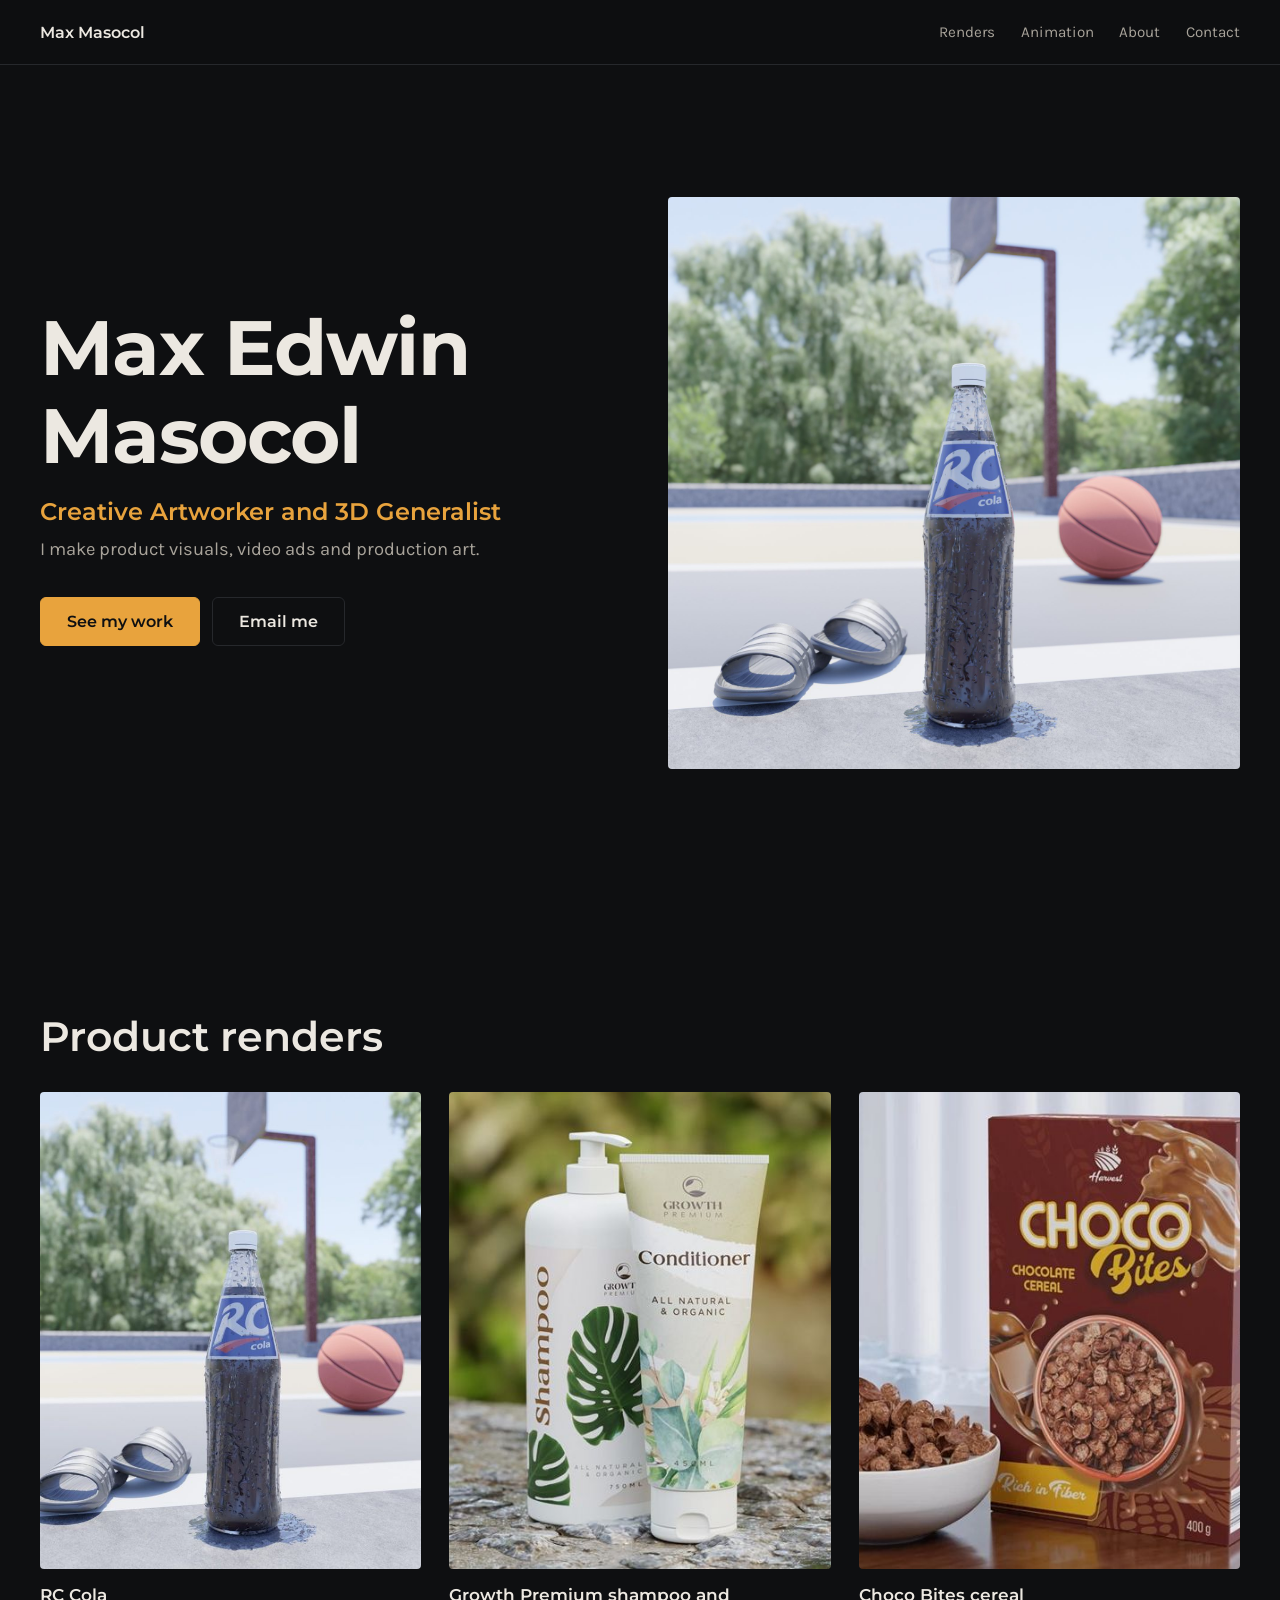
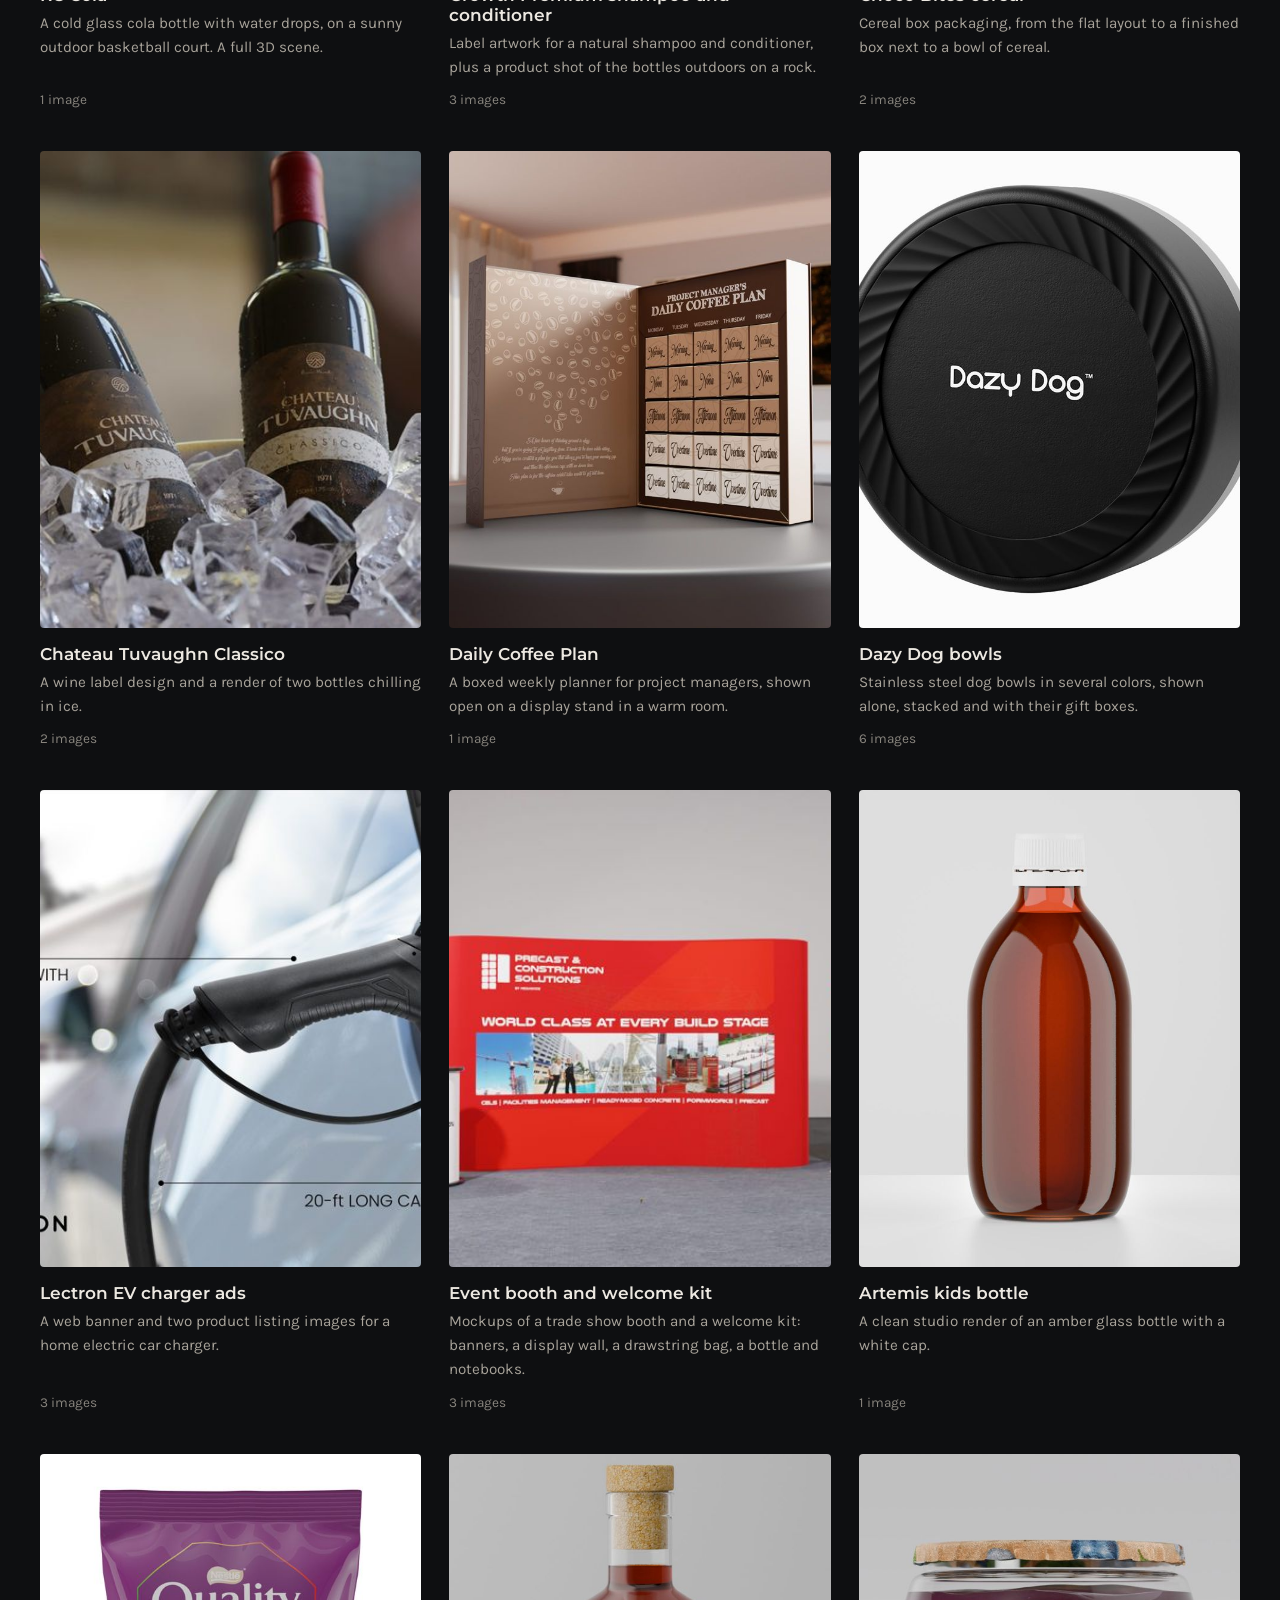
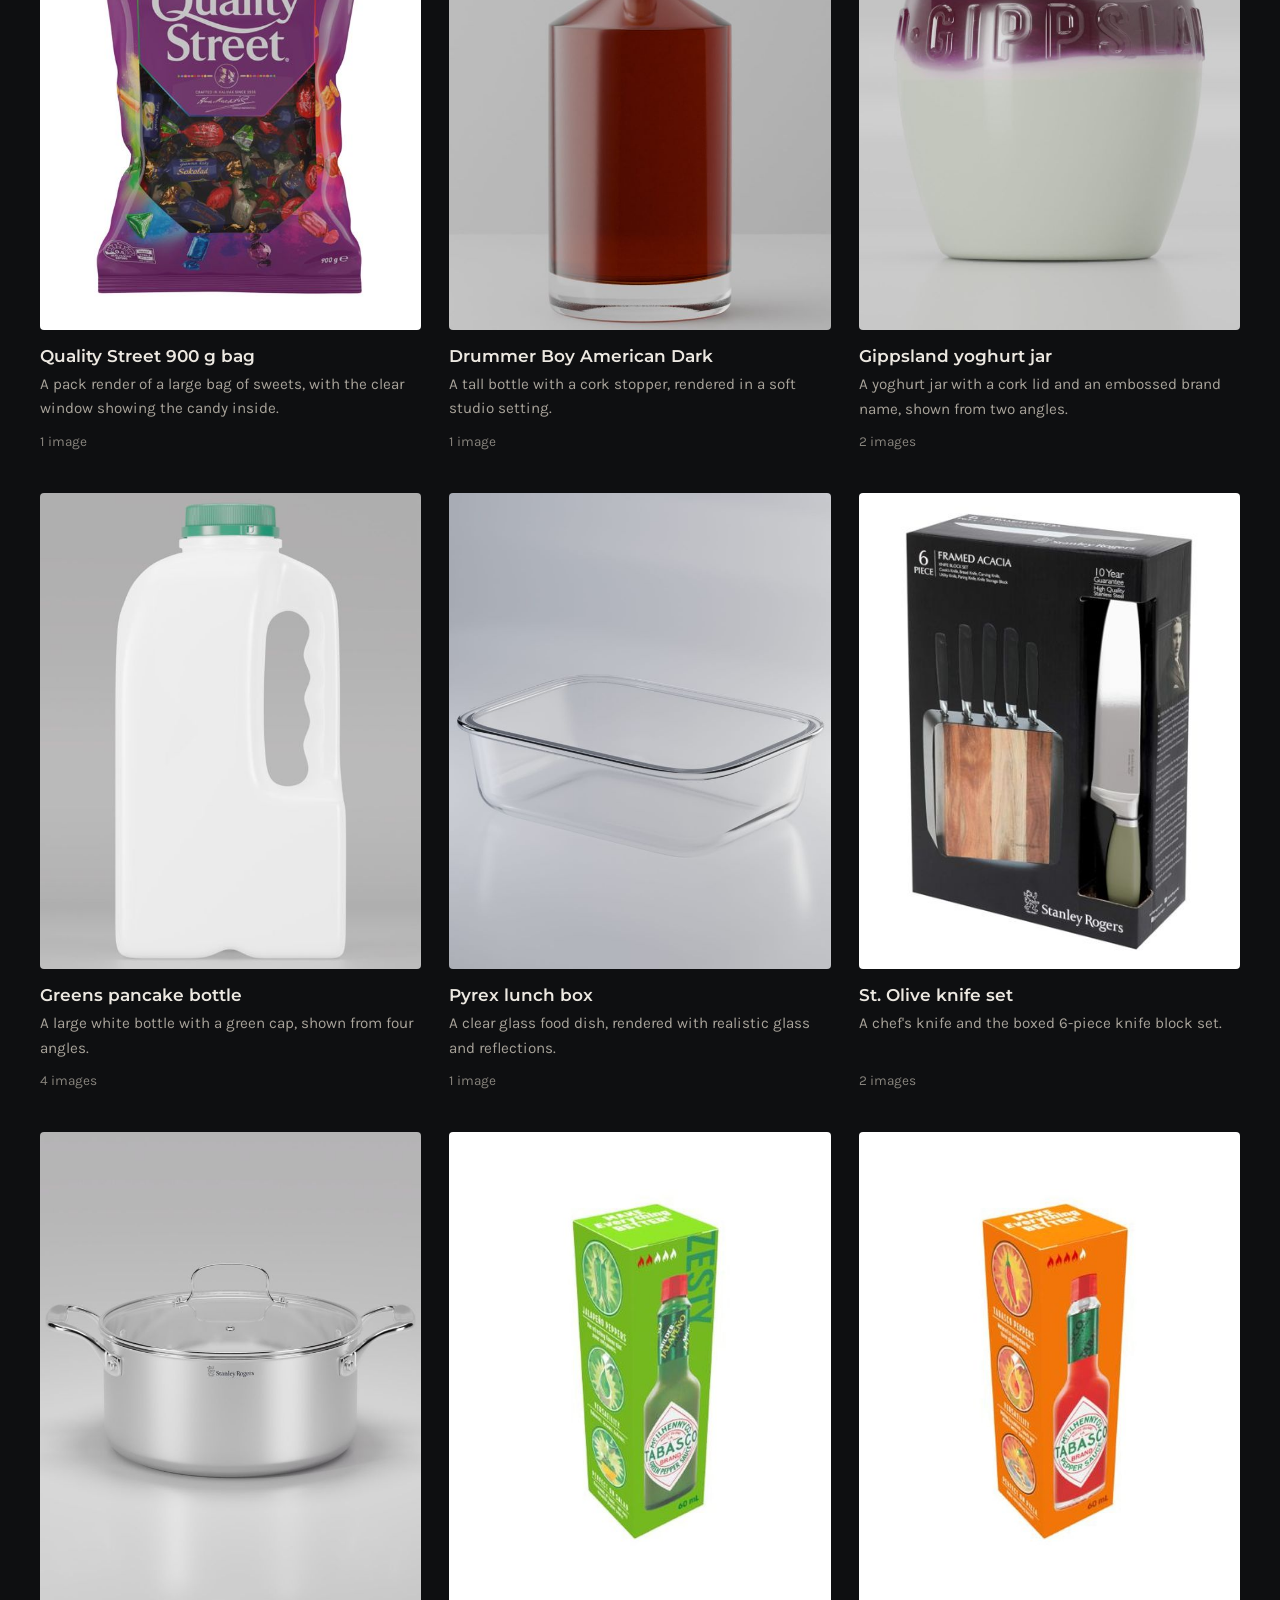
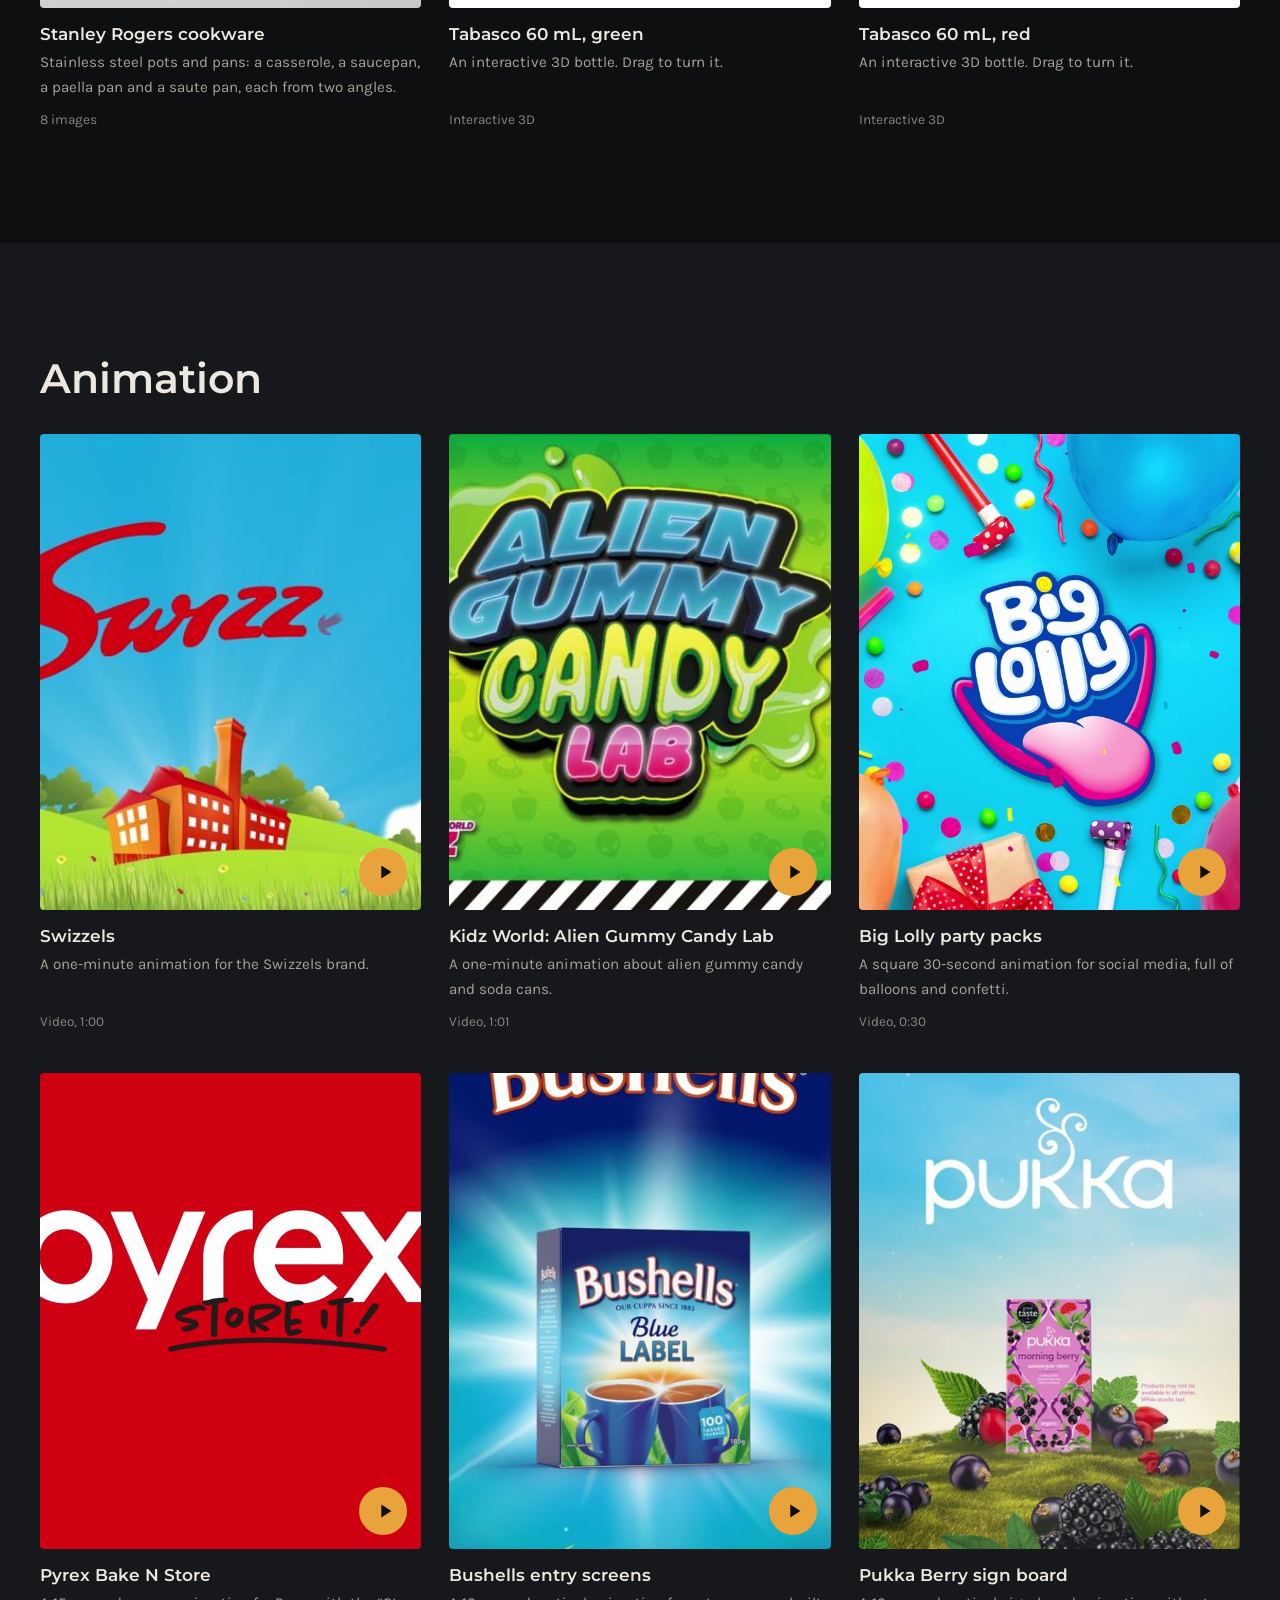
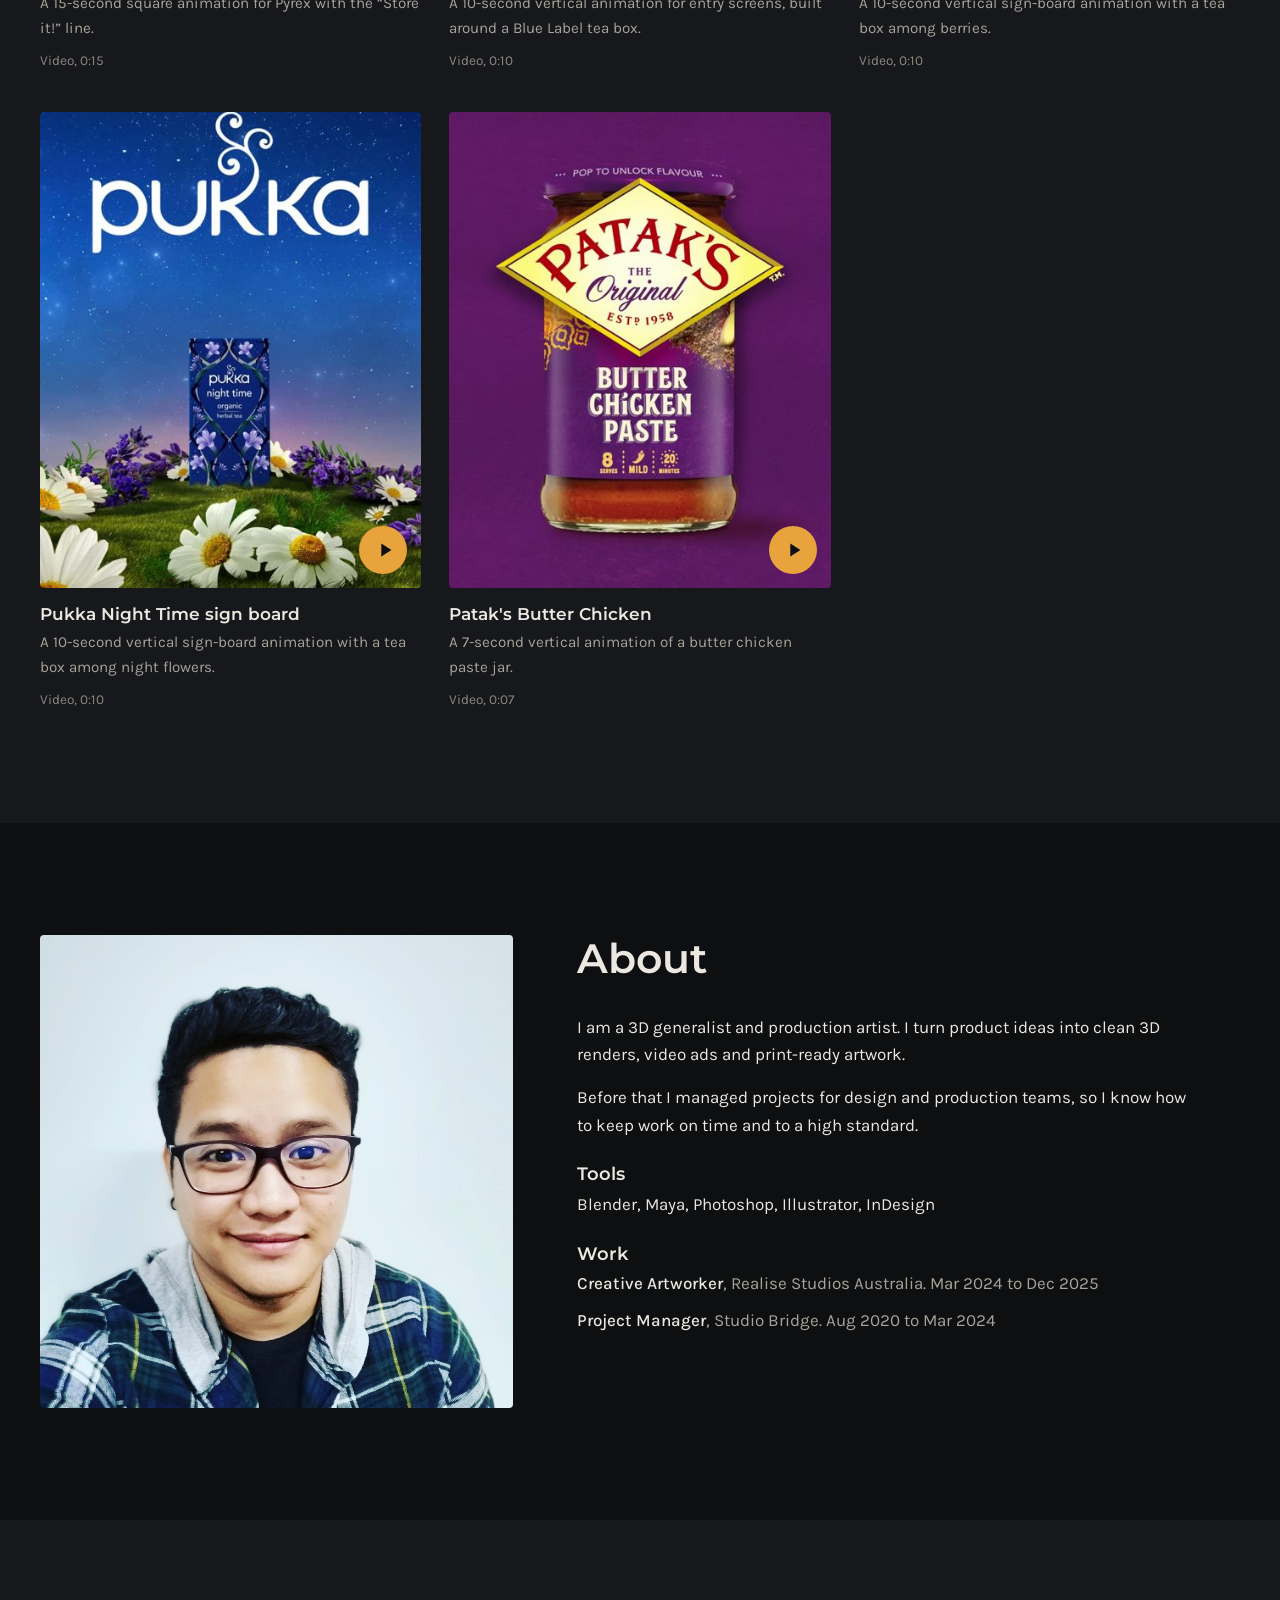
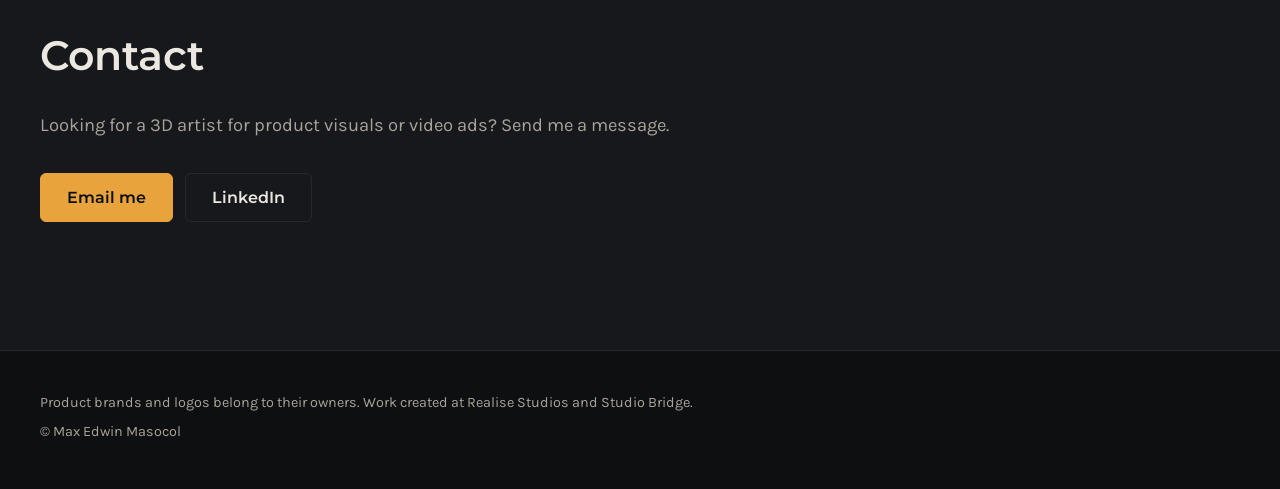
==== index.html @ ded21a3c "Portfolio site" ====
<!doctype html>
<html lang="en">
<head>
<meta charset="utf-8">
<meta name="viewport" content="width=device-width, initial-scale=1">
<title>Max Edwin Masocol | 3D Generalist and Creative Artworker</title>
<meta name="description" content="Portfolio of Max Edwin Masocol: 3D product renders, product video ads and production art.">
<meta name="theme-color" content="#0E0F11">
<meta property="og:title" content="Max Edwin Masocol | 3D Generalist and Creative Artworker">
<meta property="og:description" content="3D product renders, product video ads and production art.">
<meta property="og:type" content="website">
<meta property="og:image" content="img/pf-p2-1.jpg">
<link rel="icon" href="data:image/svg+xml,%3Csvg xmlns='http://www.w3.org/2000/svg' viewBox='0 0 32 32'%3E%3Crect width='32' height='32' rx='6' fill='%230E0F11'/%3E%3Ctext x='16' y='22' font-family='sans-serif' font-size='16' font-weight='700' fill='%23E8A33D' text-anchor='middle'%3EM%3C/text%3E%3C/svg%3E">
<link rel="preconnect" href="https://fonts.googleapis.com">
<link rel="preconnect" href="https://fonts.gstatic.com" crossorigin>
<link href="https://fonts.googleapis.com/css2?family=Montserrat:wght@600;700&family=Karla:wght@400;500&display=swap" rel="stylesheet">
<link rel="stylesheet" href="style.css">
</head>
<body>
<a class="skip" href="#renders">Skip to work</a>
<header class="bar">
  <div class="wrap bar-in">
    <a class="brand" href="#top">Max Masocol</a>
    <nav aria-label="Main">
      <a href="#renders">Renders</a>
      <a href="#animation">Animation</a>
      <a href="#about">About</a>
      <a href="#contact">Contact</a>
    </nav>
  </div>
</header>

<main id="top">
  <section class="hero" data-enter>
    <div class="wrap hero-in">
      <div class="hero-text">
        <h1>Max Edwin Masocol</h1>
        <p class="role">Creative Artworker and 3D Generalist</p>
        <p class="lead">I make product visuals, video ads and production art.</p>
        <p class="actions">
          <a class="btn" href="#renders">See my work</a>
          <a class="btn ghost" href="#contact">Email me</a>
        </p>
      </div>
      <div class="hero-img">
        <img src="img/pf-p2-1.jpg" width="1600" height="1600" alt="3D render of a cold glass RC Cola bottle with water drops on an outdoor basketball court, with slides and a basketball beside it.">
      </div>
    </div>
  </section>

  <section id="renders" class="sec">
    <div class="wrap">
      <h2>Product renders</h2>
      <ul class="grid">
<li><button class="tile" data-kind="p" data-key="p0" aria-label="RC Cola: open"><span class="frame"><img src="img/t/pf-p2-1.jpg" alt="" loading="lazy" decoding="async"></span><span class="t-title">RC Cola</span><span class="t-desc">A cold glass cola bottle with water drops, on a sunny outdoor basketball court. A full 3D scene.</span><span class="t-meta">1 image</span></button></li>
<li><button class="tile" data-kind="p" data-key="p1" aria-label="Growth Premium shampoo and conditioner: open"><span class="frame"><img src="img/t/pf-p3-1.jpg" alt="" loading="lazy" decoding="async"></span><span class="t-title">Growth Premium shampoo and conditioner</span><span class="t-desc">Label artwork for a natural shampoo and conditioner, plus a product shot of the bottles outdoors on a rock.</span><span class="t-meta">3 images</span></button></li>
<li><button class="tile" data-kind="p" data-key="p2" aria-label="Choco Bites cereal: open"><span class="frame"><img src="img/t/pf-p4-2.jpg" alt="" loading="lazy" decoding="async"></span><span class="t-title">Choco Bites cereal</span><span class="t-desc">Cereal box packaging, from the flat layout to a finished box next to a bowl of cereal.</span><span class="t-meta">2 images</span></button></li>
<li><button class="tile" data-kind="p" data-key="p3" aria-label="Chateau Tuvaughn Classico: open"><span class="frame"><img src="img/t/pf-p5-2.jpg" alt="" loading="lazy" decoding="async"></span><span class="t-title">Chateau Tuvaughn Classico</span><span class="t-desc">A wine label design and a render of two bottles chilling in ice.</span><span class="t-meta">2 images</span></button></li>
<li><button class="tile" data-kind="p" data-key="p4" aria-label="Daily Coffee Plan: open"><span class="frame"><img src="img/t/pf-p6-1.jpg" alt="" loading="lazy" decoding="async"></span><span class="t-title">Daily Coffee Plan</span><span class="t-desc">A boxed weekly planner for project managers, shown open on a display stand in a warm room.</span><span class="t-meta">1 image</span></button></li>
<li><button class="tile" data-kind="p" data-key="p5" aria-label="Dazy Dog bowls: open"><span class="frame"><img src="img/t/pf-p7-10.jpg" alt="" loading="lazy" decoding="async"></span><span class="t-title">Dazy Dog bowls</span><span class="t-desc">Stainless steel dog bowls in several colors, shown alone, stacked and with their gift boxes.</span><span class="t-meta">6 images</span></button></li>
<li><button class="tile" data-kind="p" data-key="p6" aria-label="Lectron EV charger ads: open"><span class="frame"><img src="img/t/pf-p8-2.jpg" alt="" loading="lazy" decoding="async"></span><span class="t-title">Lectron EV charger ads</span><span class="t-desc">A web banner and two product listing images for a home electric car charger.</span><span class="t-meta">3 images</span></button></li>
<li><button class="tile" data-kind="p" data-key="p7" aria-label="Event booth and welcome kit: open"><span class="frame"><img src="img/t/pf-p10-1.jpg" alt="" loading="lazy" decoding="async"></span><span class="t-title">Event booth and welcome kit</span><span class="t-desc">Mockups of a trade show booth and a welcome kit: banners, a display wall, a drawstring bag, a bottle and notebooks.</span><span class="t-meta">3 images</span></button></li>
<li><button class="tile" data-kind="p" data-key="p8" aria-label="Artemis kids bottle: open"><span class="frame"><img src="img/t/artemis-kids-bottle-1.jpg" alt="" loading="lazy" decoding="async"></span><span class="t-title">Artemis kids bottle</span><span class="t-desc">A clean studio render of an amber glass bottle with a white cap.</span><span class="t-meta">1 image</span></button></li>
<li><button class="tile" data-kind="p" data-key="p9" aria-label="Quality Street 900 g bag: open"><span class="frame"><img src="img/t/bag-samples-1.jpg" alt="" loading="lazy" decoding="async"></span><span class="t-title">Quality Street 900 g bag</span><span class="t-desc">A pack render of a large bag of sweets, with the clear window showing the candy inside.</span><span class="t-meta">1 image</span></button></li>
<li><button class="tile" data-kind="p" data-key="p10" aria-label="Drummer Boy American Dark: open"><span class="frame"><img src="img/t/drummer-boy-bottleshots-americandark-1.jpg" alt="" loading="lazy" decoding="async"></span><span class="t-title">Drummer Boy American Dark</span><span class="t-desc">A tall bottle with a cork stopper, rendered in a soft studio setting.</span><span class="t-meta">1 image</span></button></li>
<li><button class="tile" data-kind="p" data-key="p11" aria-label="Gippsland yoghurt jar: open"><span class="frame"><img src="img/t/gippsland-yoghurt-jar-1.jpg" alt="" loading="lazy" decoding="async"></span><span class="t-title">Gippsland yoghurt jar</span><span class="t-desc">A yoghurt jar with a cork lid and an embossed brand name, shown from two angles.</span><span class="t-meta">2 images</span></button></li>
<li><button class="tile" data-kind="p" data-key="p12" aria-label="Greens pancake bottle: open"><span class="frame"><img src="img/t/greens-pancake-bottle-large-1.jpg" alt="" loading="lazy" decoding="async"></span><span class="t-title">Greens pancake bottle</span><span class="t-desc">A large white bottle with a green cap, shown from four angles.</span><span class="t-meta">4 images</span></button></li>
<li><button class="tile" data-kind="p" data-key="p13" aria-label="Pyrex lunch box: open"><span class="frame"><img src="img/t/pyrex-lunchbox-1.jpg" alt="" loading="lazy" decoding="async"></span><span class="t-title">Pyrex lunch box</span><span class="t-desc">A clear glass food dish, rendered with realistic glass and reflections.</span><span class="t-meta">1 image</span></button></li>
<li><button class="tile" data-kind="p" data-key="p14" aria-label="St. Olive knife set: open"><span class="frame"><img src="img/t/st-olive-6-piece-knife-block-2.jpg" alt="" loading="lazy" decoding="async"></span><span class="t-title">St. Olive knife set</span><span class="t-desc">A chef&#x27;s knife and the boxed 6-piece knife block set.</span><span class="t-meta">2 images</span></button></li>
<li><button class="tile" data-kind="p" data-key="p15" aria-label="Stanley Rogers cookware: open"><span class="frame"><img src="img/t/stanley-rogers-matrix-casserole-24cm-1.jpg" alt="" loading="lazy" decoding="async"></span><span class="t-title">Stanley Rogers cookware</span><span class="t-desc">Stainless steel pots and pans: a casserole, a saucepan, a paella pan and a saute pan, each from two angles.</span><span class="t-meta">8 images</span></button></li>
<li><button class="tile" data-kind="d" data-key="d-tabasco-green" aria-label="Tabasco 60 mL, green: open"><span class="frame"><img src="img/t/3d-tabasco-green.jpg" alt="" loading="lazy" decoding="async"></span><span class="t-title">Tabasco 60 mL, green</span><span class="t-desc">An interactive 3D bottle. Drag to turn it.</span><span class="t-meta">Interactive 3D</span></button></li>
<li><button class="tile" data-kind="d" data-key="d-tabasco-red" aria-label="Tabasco 60 mL, red: open"><span class="frame"><img src="img/t/3d-tabasco-red.jpg" alt="" loading="lazy" decoding="async"></span><span class="t-title">Tabasco 60 mL, red</span><span class="t-desc">An interactive 3D bottle. Drag to turn it.</span><span class="t-meta">Interactive 3D</span></button></li>
      </ul>
    </div>
  </section>

  <section id="animation" class="sec alt">
    <div class="wrap">
      <h2>Animation</h2>
      <ul class="grid">
<li><button class="tile" data-kind="v" data-key="v-swizzels-animation" aria-label="Swizzels: open"><span class="frame"><img src="img/t/poster-swizzels-animation.jpg" alt="" loading="lazy" decoding="async"><span class="play" aria-hidden="true"><svg viewBox="0 0 24 24"><path d="M8 5v14l11-7z"/></svg></span></span><span class="t-title">Swizzels</span><span class="t-desc">A one-minute animation for the Swizzels brand.</span><span class="t-meta">Video, 1:00</span></button></li>
<li><button class="tile" data-kind="v" data-key="v-kidz-world-sodacans-alien-candy-animation" aria-label="Kidz World: Alien Gummy Candy Lab: open"><span class="frame"><img src="img/t/poster-kidz-world-sodacans-alien-candy-animation.jpg" alt="" loading="lazy" decoding="async"><span class="play" aria-hidden="true"><svg viewBox="0 0 24 24"><path d="M8 5v14l11-7z"/></svg></span></span><span class="t-title">Kidz World: Alien Gummy Candy Lab</span><span class="t-desc">A one-minute animation about alien gummy candy and soda cans.</span><span class="t-meta">Video, 1:01</span></button></li>
<li><button class="tile" data-kind="v" data-key="v-big-lolly-party-packs-socials-animation" aria-label="Big Lolly party packs: open"><span class="frame"><img src="img/t/poster-big-lolly-party-packs-socials-animation.jpg" alt="" loading="lazy" decoding="async"><span class="play" aria-hidden="true"><svg viewBox="0 0 24 24"><path d="M8 5v14l11-7z"/></svg></span></span><span class="t-title">Big Lolly party packs</span><span class="t-desc">A square 30-second animation for social media, full of balloons and confetti.</span><span class="t-meta">Video, 0:30</span></button></li>
<li><button class="tile" data-kind="v" data-key="v-pyrex-bake-n-store-animation" aria-label="Pyrex Bake N Store: open"><span class="frame"><img src="img/t/poster-pyrex-bake-n-store-animation.jpg" alt="" loading="lazy" decoding="async"><span class="play" aria-hidden="true"><svg viewBox="0 0 24 24"><path d="M8 5v14l11-7z"/></svg></span></span><span class="t-title">Pyrex Bake N Store</span><span class="t-desc">A 15-second square animation for Pyrex with the “Store it!” line.</span><span class="t-meta">Video, 0:15</span></button></li>
<li><button class="tile" data-kind="v" data-key="v-bushells-entry-screens" aria-label="Bushells entry screens: open"><span class="frame"><img src="img/t/poster-bushells-entry-screens.jpg" alt="" loading="lazy" decoding="async"><span class="play" aria-hidden="true"><svg viewBox="0 0 24 24"><path d="M8 5v14l11-7z"/></svg></span></span><span class="t-title">Bushells entry screens</span><span class="t-desc">A 10-second vertical animation for entry screens, built around a Blue Label tea box.</span><span class="t-meta">Video, 0:10</span></button></li>
<li><button class="tile" data-kind="v" data-key="v-pukka-berry-digital-sign-board" aria-label="Pukka Berry sign board: open"><span class="frame"><img src="img/t/poster-pukka-berry-digital-sign-board.jpg" alt="" loading="lazy" decoding="async"><span class="play" aria-hidden="true"><svg viewBox="0 0 24 24"><path d="M8 5v14l11-7z"/></svg></span></span><span class="t-title">Pukka Berry sign board</span><span class="t-desc">A 10-second vertical sign-board animation with a tea box among berries.</span><span class="t-meta">Video, 0:10</span></button></li>
<li><button class="tile" data-kind="v" data-key="v-pukka-night-time-digital-sign-board" aria-label="Pukka Night Time sign board: open"><span class="frame"><img src="img/t/poster-pukka-night-time-digital-sign-board.jpg" alt="" loading="lazy" decoding="async"><span class="play" aria-hidden="true"><svg viewBox="0 0 24 24"><path d="M8 5v14l11-7z"/></svg></span></span><span class="t-title">Pukka Night Time sign board</span><span class="t-desc">A 10-second vertical sign-board animation with a tea box among night flowers.</span><span class="t-meta">Video, 0:10</span></button></li>
<li><button class="tile" data-kind="v" data-key="v-patak-butter-chicken-animation" aria-label="Patak&#x27;s Butter Chicken: open"><span class="frame"><img src="img/t/poster-patak-butter-chicken-animation.jpg" alt="" loading="lazy" decoding="async"><span class="play" aria-hidden="true"><svg viewBox="0 0 24 24"><path d="M8 5v14l11-7z"/></svg></span></span><span class="t-title">Patak&#x27;s Butter Chicken</span><span class="t-desc">A 7-second vertical animation of a butter chicken paste jar.</span><span class="t-meta">Video, 0:07</span></button></li>
      </ul>
    </div>
  </section>

  <section id="about" class="sec">
    <div class="wrap about">
      <img class="about-photo" src="img/about.jpg" width="900" height="900" alt="Portrait of Max Edwin Masocol" loading="lazy">
      <div>
        <h2>About</h2>
        <p>I am a 3D generalist and production artist. I turn product ideas into clean 3D renders, video ads and print-ready artwork.</p>
        <p>Before that I managed projects for design and production teams, so I know how to keep work on time and to a high standard.</p>
        <h3>Tools</h3>
        <p>Blender, Maya, Photoshop, Illustrator, InDesign</p>
        <h3>Work</h3>
        <ul class="plain">
          <li><strong>Creative Artworker</strong>, Realise Studios Australia. Mar 2024 to Dec 2025</li>
          <li><strong>Project Manager</strong>, Studio Bridge. Aug 2020 to Mar 2024</li>
        </ul>
      </div>
    </div>
  </section>

  <section id="contact" class="sec alt">
    <div class="wrap contact">
      <h2>Contact</h2>
      <p>Looking for a 3D artist for product visuals or video ads? Send me a message.</p>
      <p class="actions">
        <a class="btn" href="mailto:maxmasocol@gmail.com">Email me</a>
        <a class="btn ghost" href="https://www.linkedin.com/in/maxedwinmasocol" rel="noopener">LinkedIn</a>
      </p>
    </div>
  </section>
</main>

<footer class="foot">
  <div class="wrap">
    <p>Product brands and logos belong to their owners. Work created at Realise Studios and Studio Bridge.</p>
    <p>&copy; Max Edwin Masocol</p>
  </div>
</footer>

<dialog id="viewer" aria-label="Project viewer">
  <button class="x" type="button" aria-label="Close" data-close>&times;</button>
  <button class="nav prev" type="button" aria-label="Previous image" hidden>&#8249;</button>
  <button class="nav next" type="button" aria-label="Next image" hidden>&#8250;</button>
  <div class="stage"></div>
  <div class="cap"><h3></h3><p></p></div>
</dialog>

<script id="data" type="application/json">{"p0": {"title": "RC Cola", "desc": "A cold glass cola bottle with water drops, on a sunny outdoor basketball court. A full 3D scene.", "items": [{"t": "img", "src": "img/pf-p2-1.jpg"}]}, "p1": {"title": "Growth Premium shampoo and conditioner", "desc": "Label artwork for a natural shampoo and conditioner, plus a product shot of the bottles outdoors on a rock.", "items": [{"t": "img", "src": "img/pf-p3-1.jpg"}, {"t": "img", "src": "img/pf-p3-2.jpg"}, {"t": "img", "src": "img/pf-p3-3.jpg"}]}, "p2": {"title": "Choco Bites cereal", "desc": "Cereal box packaging, from the flat layout to a finished box next to a bowl of cereal.", "items": [{"t": "img", "src": "img/pf-p4-2.jpg"}, {"t": "img", "src": "img/pf-p4-1.jpg"}]}, "p3": {"title": "Chateau Tuvaughn Classico", "desc": "A wine label design and a render of two bottles chilling in ice.", "items": [{"t": "img", "src": "img/pf-p5-2.jpg"}, {"t": "img", "src": "img/pf-p5-1.jpg"}]}, "p4": {"title": "Daily Coffee Plan", "desc": "A boxed weekly planner for project managers, shown open on a display stand in a warm room.", "items": [{"t": "img", "src": "img/pf-p6-1.jpg"}]}, "p5": {"title": "Dazy Dog bowls", "desc": "Stainless steel dog bowls in several colors, shown alone, stacked and with their gift boxes.", "items": [{"t": "img", "src": "img/pf-p7-10.jpg"}, {"t": "img", "src": "img/pf-p7-9.jpg"}, {"t": "img", "src": "img/pf-p7-11.jpg"}, {"t": "img", "src": "img/pf-p7-12.jpg"}, {"t": "img", "src": "img/pf-p7-3.jpg"}, {"t": "img", "src": "img/pf-p7-4.jpg"}]}, "p6": {"title": "Lectron EV charger ads", "desc": "A web banner and two product listing images for a home electric car charger.", "items": [{"t": "img", "src": "img/pf-p8-2.jpg"}, {"t": "img", "src": "img/pf-p8-1.jpg"}, {"t": "img", "src": "img/pf-p8-3.jpg"}]}, "p7": {"title": "Event booth and welcome kit", "desc": "Mockups of a trade show booth and a welcome kit: banners, a display wall, a drawstring bag, a bottle and notebooks.", "items": [{"t": "img", "src": "img/pf-p10-1.jpg"}, {"t": "img", "src": "img/pf-p10-2.jpg"}, {"t": "img", "src": "img/pf-p9-1.jpg"}]}, "p8": {"title": "Artemis kids bottle", "desc": "A clean studio render of an amber glass bottle with a white cap.", "items": [{"t": "img", "src": "img/artemis-kids-bottle-1.jpg"}]}, "p9": {"title": "Quality Street 900 g bag", "desc": "A pack render of a large bag of sweets, with the clear window showing the candy inside.", "items": [{"t": "img", "src": "img/bag-samples-1.jpg"}]}, "p10": {"title": "Drummer Boy American Dark", "desc": "A tall bottle with a cork stopper, rendered in a soft studio setting.", "items": [{"t": "img", "src": "img/drummer-boy-bottleshots-americandark-1.jpg"}]}, "p11": {"title": "Gippsland yoghurt jar", "desc": "A yoghurt jar with a cork lid and an embossed brand name, shown from two angles.", "items": [{"t": "img", "src": "img/gippsland-yoghurt-jar-1.jpg"}, {"t": "img", "src": "img/gippsland-yoghurt-jar-2.jpg"}]}, "p12": {"title": "Greens pancake bottle", "desc": "A large white bottle with a green cap, shown from four angles.", "items": [{"t": "img", "src": "img/greens-pancake-bottle-large-1.jpg"}, {"t": "img", "src": "img/greens-pancake-bottle-large-2.jpg"}, {"t": "img", "src": "img/greens-pancake-bottle-large-3.jpg"}, {"t": "img", "src": "img/greens-pancake-bottle-large-4.jpg"}]}, "p13": {"title": "Pyrex lunch box", "desc": "A clear glass food dish, rendered with realistic glass and reflections.", "items": [{"t": "img", "src": "img/pyrex-lunchbox-1.jpg"}]}, "p14": {"title": "St. Olive knife set", "desc": "A chef's knife and the boxed 6-piece knife block set.", "items": [{"t": "img", "src": "img/st-olive-6-piece-knife-block-2.jpg"}, {"t": "img", "src": "img/st-olive-6-piece-knife-block-1.jpg"}]}, "p15": {"title": "Stanley Rogers cookware", "desc": "Stainless steel pots and pans: a casserole, a saucepan, a paella pan and a saute pan, each from two angles.", "items": [{"t": "img", "src": "img/stanley-rogers-matrix-casserole-24cm-1.jpg"}, {"t": "img", "src": "img/stanley-rogers-matrix-casserole-24cm-2.jpg"}, {"t": "img", "src": "img/stanley-rogers-matrix-saucepan-18cm-1.jpg"}, {"t": "img", "src": "img/stanley-rogers-matrix-saucepan-18cm-2.jpg"}, {"t": "img", "src": "img/stanley-rogers-paella-pan-32cm-180mm-1.jpg"}, {"t": "img", "src": "img/stanley-rogers-paella-pan-32cm-180mm-2.jpg"}, {"t": "img", "src": "img/stanley-rogers-saute-pan-26cm-1.jpg"}, {"t": "img", "src": "img/stanley-rogers-saute-pan-26cm-2.jpg"}]}, "v-swizzels-animation": {"title": "Swizzels", "desc": "A one-minute animation for the Swizzels brand.", "items": [{"t": "video", "src": "video/swizzels-animation.mp4", "poster": "img/poster-swizzels-animation.jpg"}]}, "v-kidz-world-sodacans-alien-candy-animation": {"title": "Kidz World: Alien Gummy Candy Lab", "desc": "A one-minute animation about alien gummy candy and soda cans.", "items": [{"t": "video", "src": "video/kidz-world-sodacans-alien-candy-animation.mp4", "poster": "img/poster-kidz-world-sodacans-alien-candy-animation.jpg"}]}, "v-big-lolly-party-packs-socials-animation": {"title": "Big Lolly party packs", "desc": "A square 30-second animation for social media, full of balloons and confetti.", "items": [{"t": "video", "src": "video/big-lolly-party-packs-socials-animation.mp4", "poster": "img/poster-big-lolly-party-packs-socials-animation.jpg"}]}, "v-pyrex-bake-n-store-animation": {"title": "Pyrex Bake N Store", "desc": "A 15-second square animation for Pyrex with the \u201cStore it!\u201d line.", "items": [{"t": "video", "src": "video/pyrex-bake-n-store-animation.mp4", "poster": "img/poster-pyrex-bake-n-store-animation.jpg"}]}, "v-bushells-entry-screens": {"title": "Bushells entry screens", "desc": "A 10-second vertical animation for entry screens, built around a Blue Label tea box.", "items": [{"t": "video", "src": "video/bushells-entry-screens.mp4", "poster": "img/poster-bushells-entry-screens.jpg"}]}, "v-pukka-berry-digital-sign-board": {"title": "Pukka Berry sign board", "desc": "A 10-second vertical sign-board animation with a tea box among berries.", "items": [{"t": "video", "src": "video/pukka-berry-digital-sign-board.mp4", "poster": "img/poster-pukka-berry-digital-sign-board.jpg"}]}, "v-pukka-night-time-digital-sign-board": {"title": "Pukka Night Time sign board", "desc": "A 10-second vertical sign-board animation with a tea box among night flowers.", "items": [{"t": "video", "src": "video/pukka-night-time-digital-sign-board.mp4", "poster": "img/poster-pukka-night-time-digital-sign-board.jpg"}]}, "v-patak-butter-chicken-animation": {"title": "Patak's Butter Chicken", "desc": "A 7-second vertical animation of a butter chicken paste jar.", "items": [{"t": "video", "src": "video/patak-butter-chicken-animation.mp4", "poster": "img/poster-patak-butter-chicken-animation.jpg"}]}, "d-tabasco-green": {"title": "Tabasco 60 mL, green", "desc": "An interactive 3D bottle. Drag to turn it.", "items": [{"t": "3d", "src": "3d/tabasco-green.html"}]}, "d-tabasco-red": {"title": "Tabasco 60 mL, red", "desc": "An interactive 3D bottle. Drag to turn it.", "items": [{"t": "3d", "src": "3d/tabasco-red.html"}]}}</script>
<script src="app.js"></script>
</body>
</html>
---- style.css ----
:root {
  --bg: #0E0F11; --surface: #17181B; --line: #26282C;
  --text: #ECE8E1; --muted: #A8A39A; --accent: #E8A33D;
  --ease: cubic-bezier(0.23, 1, 0.32, 1);
}
* { box-sizing: border-box; }
html { scroll-behavior: smooth; scroll-padding-top: 72px; }
body { margin: 0; background: var(--bg); color: var(--text); font: 400 17px/1.6 Karla, system-ui, sans-serif; }
h1, h2, h3 { font-family: Montserrat, system-ui, sans-serif; font-weight: 600; line-height: 1.15; margin: 0; text-wrap: balance; }
h2 { font-size: clamp(1.8rem, 3.2vw, 2.6rem); margin-bottom: 2rem; }
h3 { font-size: 1.1rem; margin: 1.6rem 0 .4rem; }
p { margin: 0 0 1rem; max-width: 62ch; }
a { color: var(--accent); }
img { display: block; max-width: 100%; height: auto; }
.wrap { width: min(1200px, 100% - 48px); margin-inline: auto; }
.skip { position: absolute; left: -999px; }
.skip:focus { left: 16px; top: 16px; background: var(--accent); color: var(--bg); padding: 8px 12px; z-index: 20; }
:focus-visible { outline: 2px solid var(--accent); outline-offset: 3px; }
::selection { background: var(--accent); color: var(--bg); }

/* header */
.bar { position: sticky; top: 0; z-index: 10; background: rgba(14, 15, 17, .92); border-bottom: 1px solid var(--line); backdrop-filter: blur(8px); }
.bar-in { display: flex; justify-content: space-between; align-items: center; height: 64px; }
.brand { font: 600 1rem Montserrat, sans-serif; color: var(--text); text-decoration: none; white-space: nowrap; padding: 12px 0; }
nav { display: flex; gap: 1.6rem; }
nav a { color: var(--muted); text-decoration: none; font-size: .95rem; background: linear-gradient(var(--accent), var(--accent)) 0 100% / 0 2px no-repeat; transition: color .2s, background-size .3s var(--ease); padding: 12px 0; background-position: 0 80%; }
nav a:hover { color: var(--text); background-size: 100% 2px; }

/* buttons */
.actions { display: flex; flex-wrap: wrap; gap: 12px; margin-top: 2rem; }
.btn { display: inline-block; padding: 14px 26px; border-radius: 6px; background: var(--accent); color: var(--bg); font: 600 1rem Montserrat, sans-serif; text-decoration: none; border: 1px solid var(--accent); transition: transform .16s var(--ease), background .2s, color .2s; }
.btn:hover { background: #F1B55A; }
.btn:active { transform: scale(.97); }
.btn.ghost { background: transparent; color: var(--text); border-color: var(--line); }
.btn.ghost:hover { border-color: var(--accent); color: var(--accent); }

/* hero */
.hero { min-height: calc(100svh - 64px); display: grid; align-items: center; padding: 40px 0; }
.hero-in { display: grid; grid-template-columns: 1fr 1fr; gap: 56px; align-items: center; }
h1 { font-size: clamp(2.6rem, 6vw, 5rem); font-weight: 700; letter-spacing: -.02em; }
.role { font: 600 clamp(1.1rem, 2vw, 1.5rem) Montserrat, sans-serif; color: var(--accent); margin: 1rem 0 .6rem; }
.lead { color: var(--muted); font-size: 1.15rem; }
.hero-img img { width: 100%; max-height: calc(100svh - 150px); aspect-ratio: 1; object-fit: cover; border-radius: 4px; }

/* sections */
.sec { padding: 112px 0; }
.sec.alt { background: var(--surface); }
.grid { list-style: none; margin: 0; padding: 0; display: grid; grid-template-columns: repeat(3, 1fr); gap: 40px 28px; }
.tile { all: unset; box-sizing: border-box; display: flex; flex-direction: column; width: 100%; height: 100%; cursor: pointer; transition: transform .25s var(--ease); }
.tile:hover { transform: translateY(-2px); }
.tile:focus-visible { outline: 2px solid var(--accent); outline-offset: 6px; }
.frame { position: relative; display: block; overflow: hidden; border-radius: 4px; background: var(--surface); aspect-ratio: 4 / 5; }
.alt .frame { background: var(--bg); }
.frame img { width: 100%; height: 100%; object-fit: cover; transition: transform .5s var(--ease); }
.tile:hover .frame img { transform: scale(1.03); }
.play { position: absolute; right: 14px; bottom: 14px; width: 48px; height: 48px; border-radius: 50%; background: var(--accent); display: grid; place-items: center; }
.play svg { width: 22px; height: 22px; fill: var(--bg); margin-left: 3px; }
.t-title { font: 600 1.05rem Montserrat, sans-serif; margin-top: 16px; }
.t-desc { color: var(--muted); font-size: .95rem; margin-top: 6px; }
.t-meta { color: var(--muted); font-size: .85rem; margin-top: auto; padding-top: 10px; opacity: .8; }

/* about, contact */
.about { display: grid; grid-template-columns: 5fr 7fr; gap: 64px; align-items: start; }
.about-photo { width: 100%; aspect-ratio: 1; object-fit: cover; border-radius: 4px; }
.plain { padding: 0; list-style: none; margin: 0; }
.plain li { margin-bottom: .6rem; color: var(--muted); }
.plain strong { color: var(--text); font-weight: 500; }
.contact p:not(.actions) { color: var(--muted); font-size: 1.15rem; }
.foot { padding: 40px 0; border-top: 1px solid var(--line); color: var(--muted); font-size: .9rem; }
.foot p { margin: 0 0 6px; max-width: none; }

/* viewer */
dialog { border: 0; padding: 0; background: var(--bg); color: var(--text); width: min(1100px, 100vw - 32px); max-height: calc(100svh - 32px); border-radius: 8px; overflow: auto; }
dialog::backdrop { background: rgba(0, 0, 0, .8); }
.stage { display: grid; place-items: center; background: #000; min-height: 200px; }
.stage img, .stage video { max-width: 100%; max-height: calc(100svh - 190px); width: auto; height: auto; }
.stage iframe { width: 100%; height: min(70svh, 640px); border: 0; background: #fff; }
.cap { padding: 20px 24px 24px; }
.cap h3 { margin: 0 0 6px; }
.cap p { margin: 0; color: var(--muted); }
.x, .nav { position: absolute; z-index: 2; border: 0; background: rgba(14, 15, 17, .75); color: var(--text); width: 44px; height: 44px; border-radius: 50%; font-size: 1.6rem; line-height: 1; cursor: pointer; transition: background .2s, transform .16s var(--ease); }
.x:hover, .nav:hover { background: var(--accent); color: var(--bg); }
.x:active, .nav:active { transform: scale(.95); }
.x { top: 12px; left: 12px; } /* left: 3D viewers carry their own icon top-right */
.nav { top: 40%; }
.prev { left: 12px; } .next { right: 12px; }

/* entrance: once on load */
@media (prefers-reduced-motion: no-preference) {
  [data-enter] .hero-text > *, [data-enter] .hero-img { animation: rise .8s var(--ease) both; }
  [data-enter] .hero-text > :nth-child(2) { animation-delay: .08s; }
  [data-enter] .hero-text > :nth-child(3) { animation-delay: .16s; }
  [data-enter] .hero-text > :nth-child(4) { animation-delay: .24s; }
  [data-enter] .hero-img { animation-delay: .12s; }
  @keyframes rise { from { opacity: 0; transform: translateY(14px); } to { opacity: 1; transform: none; } }
}
@media (prefers-reduced-motion: reduce) { html { scroll-behavior: auto; } .tile, .frame img { transition: none; } }

@media (max-width: 960px) {
  .grid { grid-template-columns: repeat(2, 1fr); }
  .hero-in, .about { grid-template-columns: 1fr; gap: 32px; }
  .sec { padding: 80px 0; }
}
@media (max-width: 560px) {
  .wrap { width: min(1200px, 100% - 32px); }
  .grid { grid-template-columns: 1fr; }
  nav { gap: .8rem; } nav a { font-size: .8rem; } .brand { font-size: .9rem; }
  .actions .btn { flex: 1 1 100%; text-align: center; }
  .hero-img img { max-height: none; }
  .nav { display: none; }
}
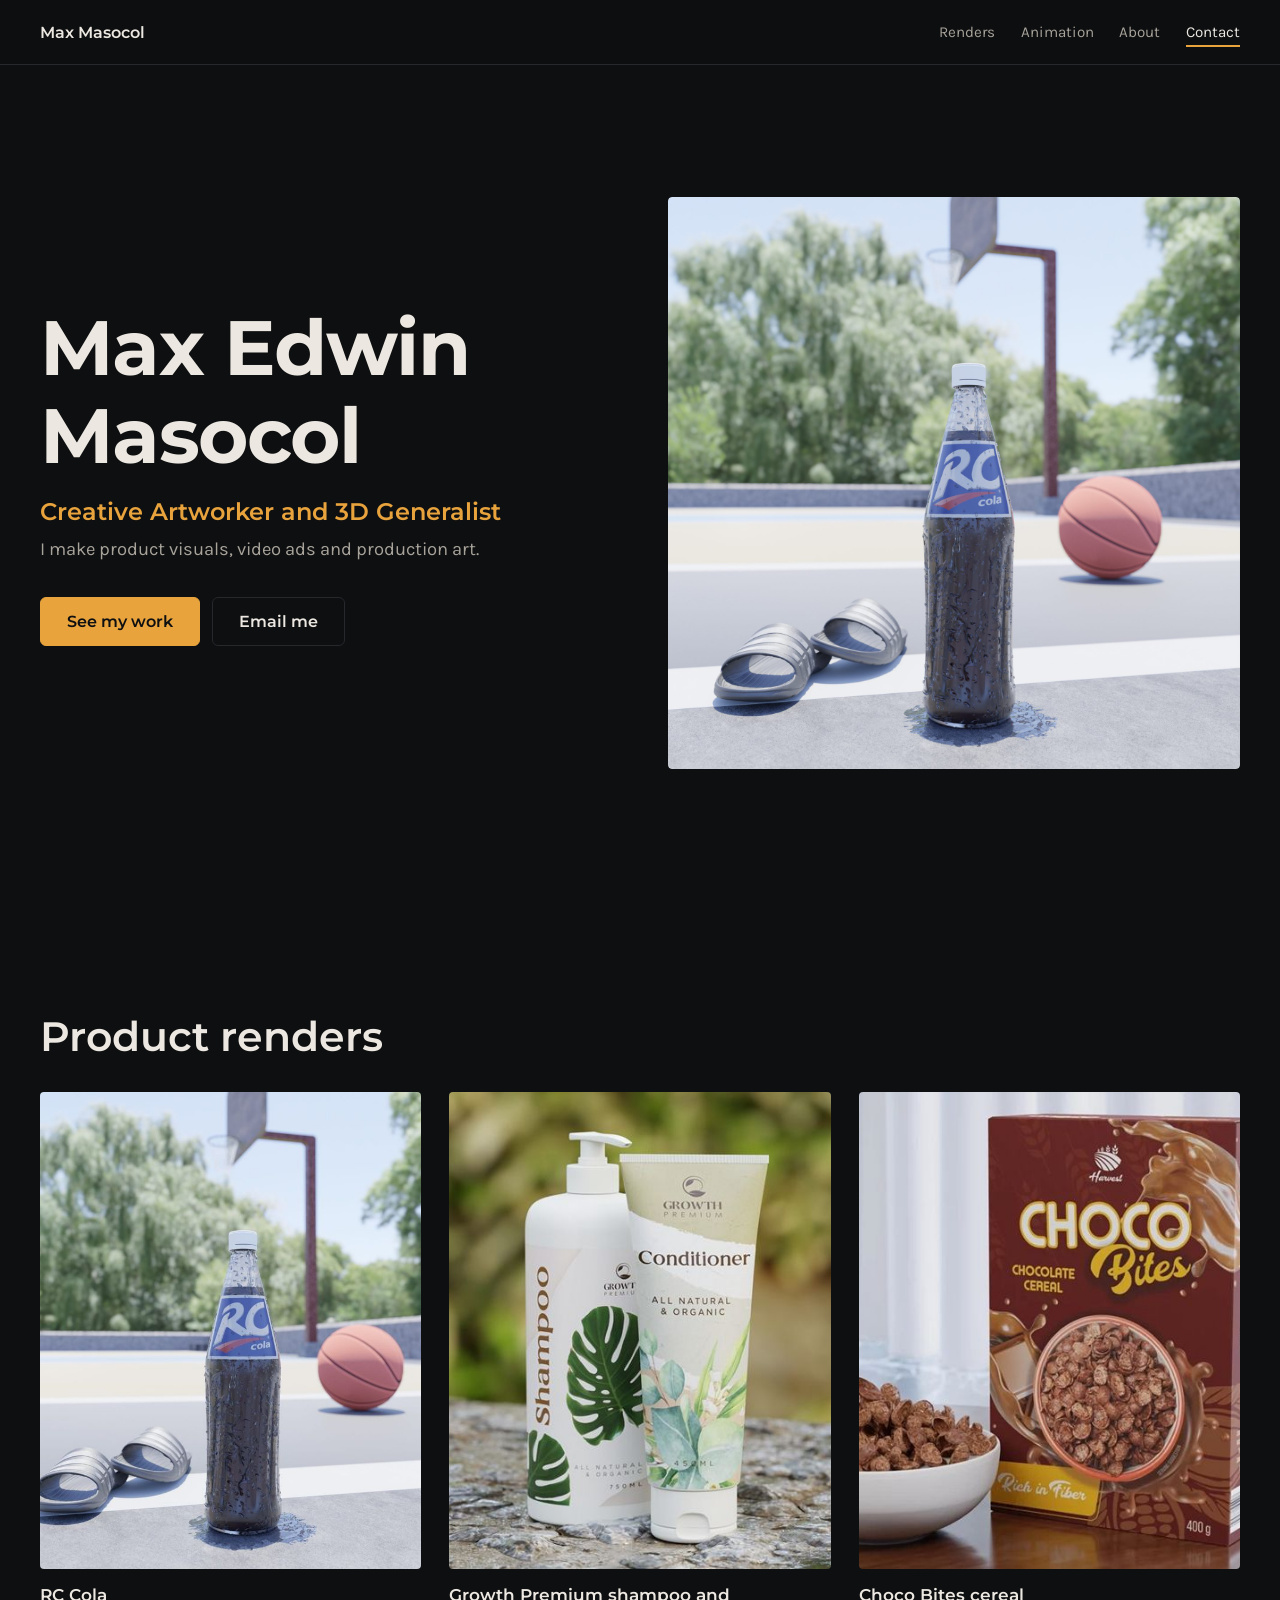
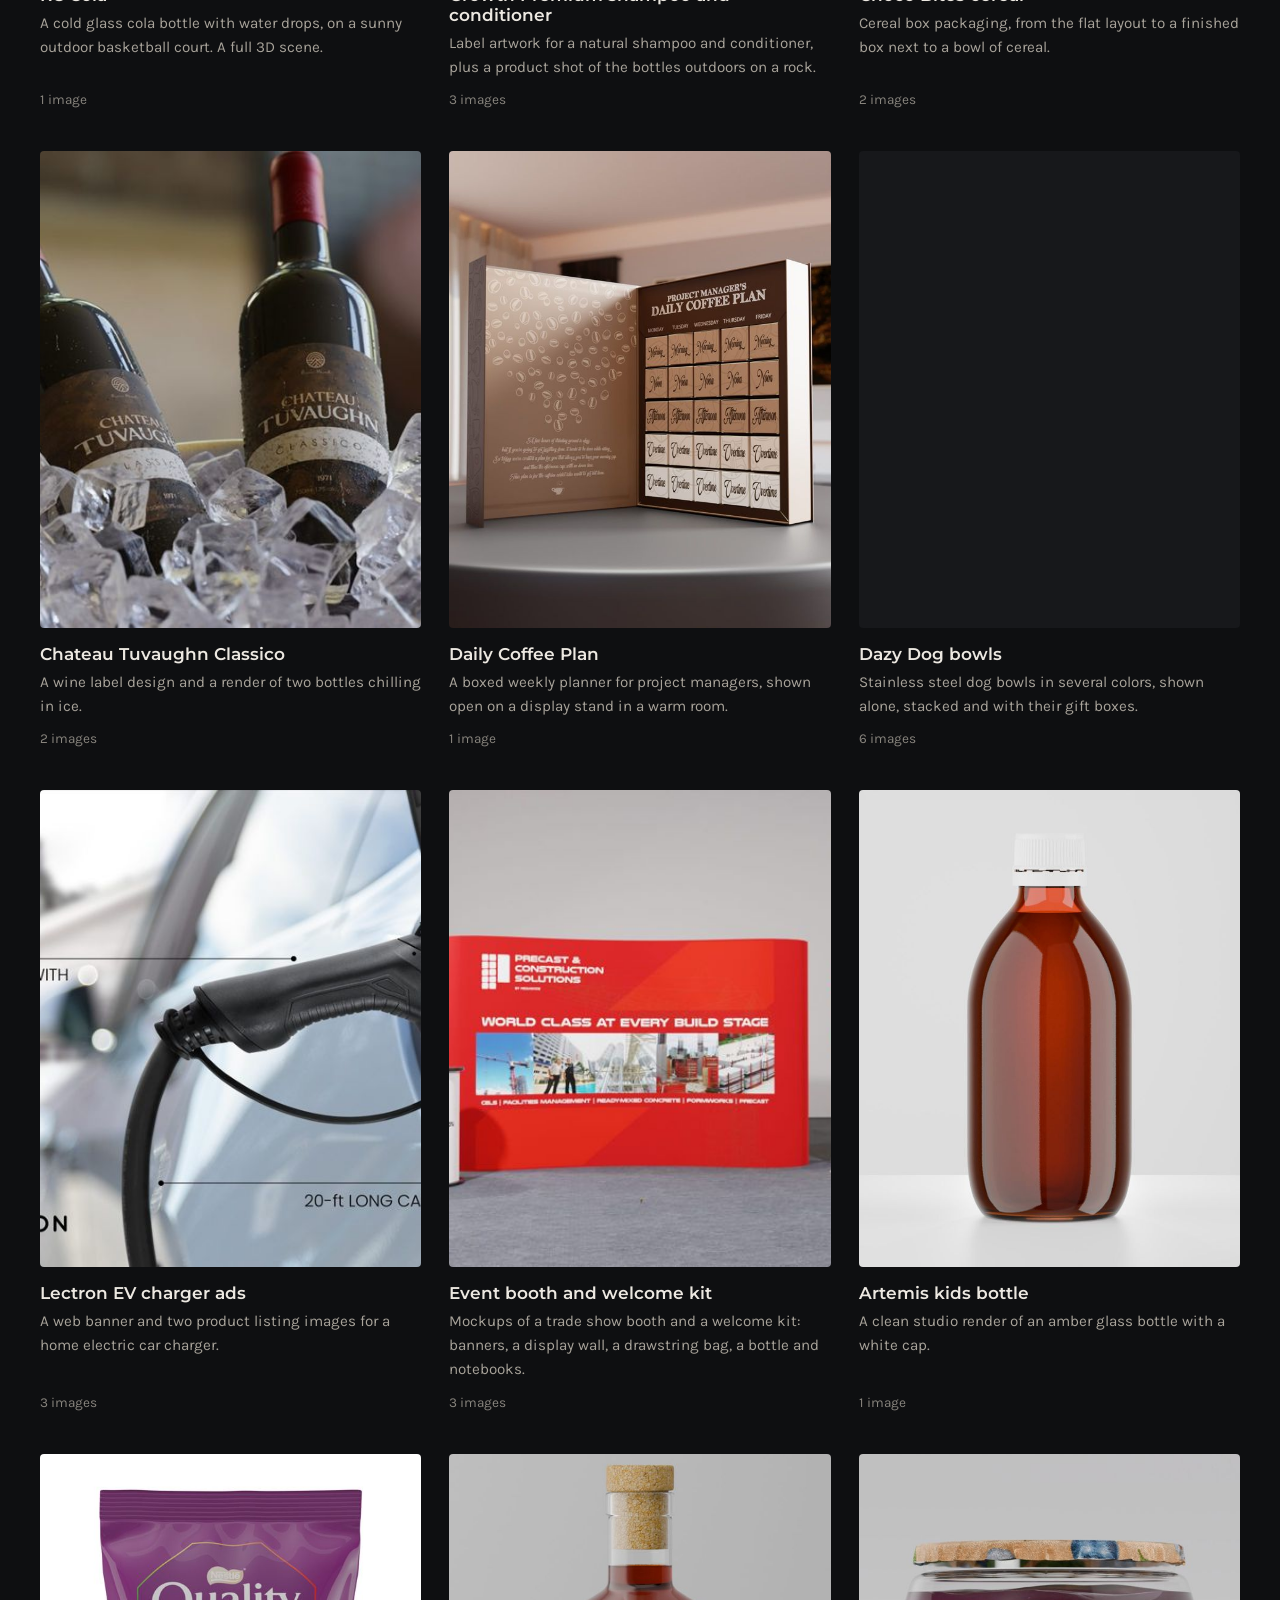
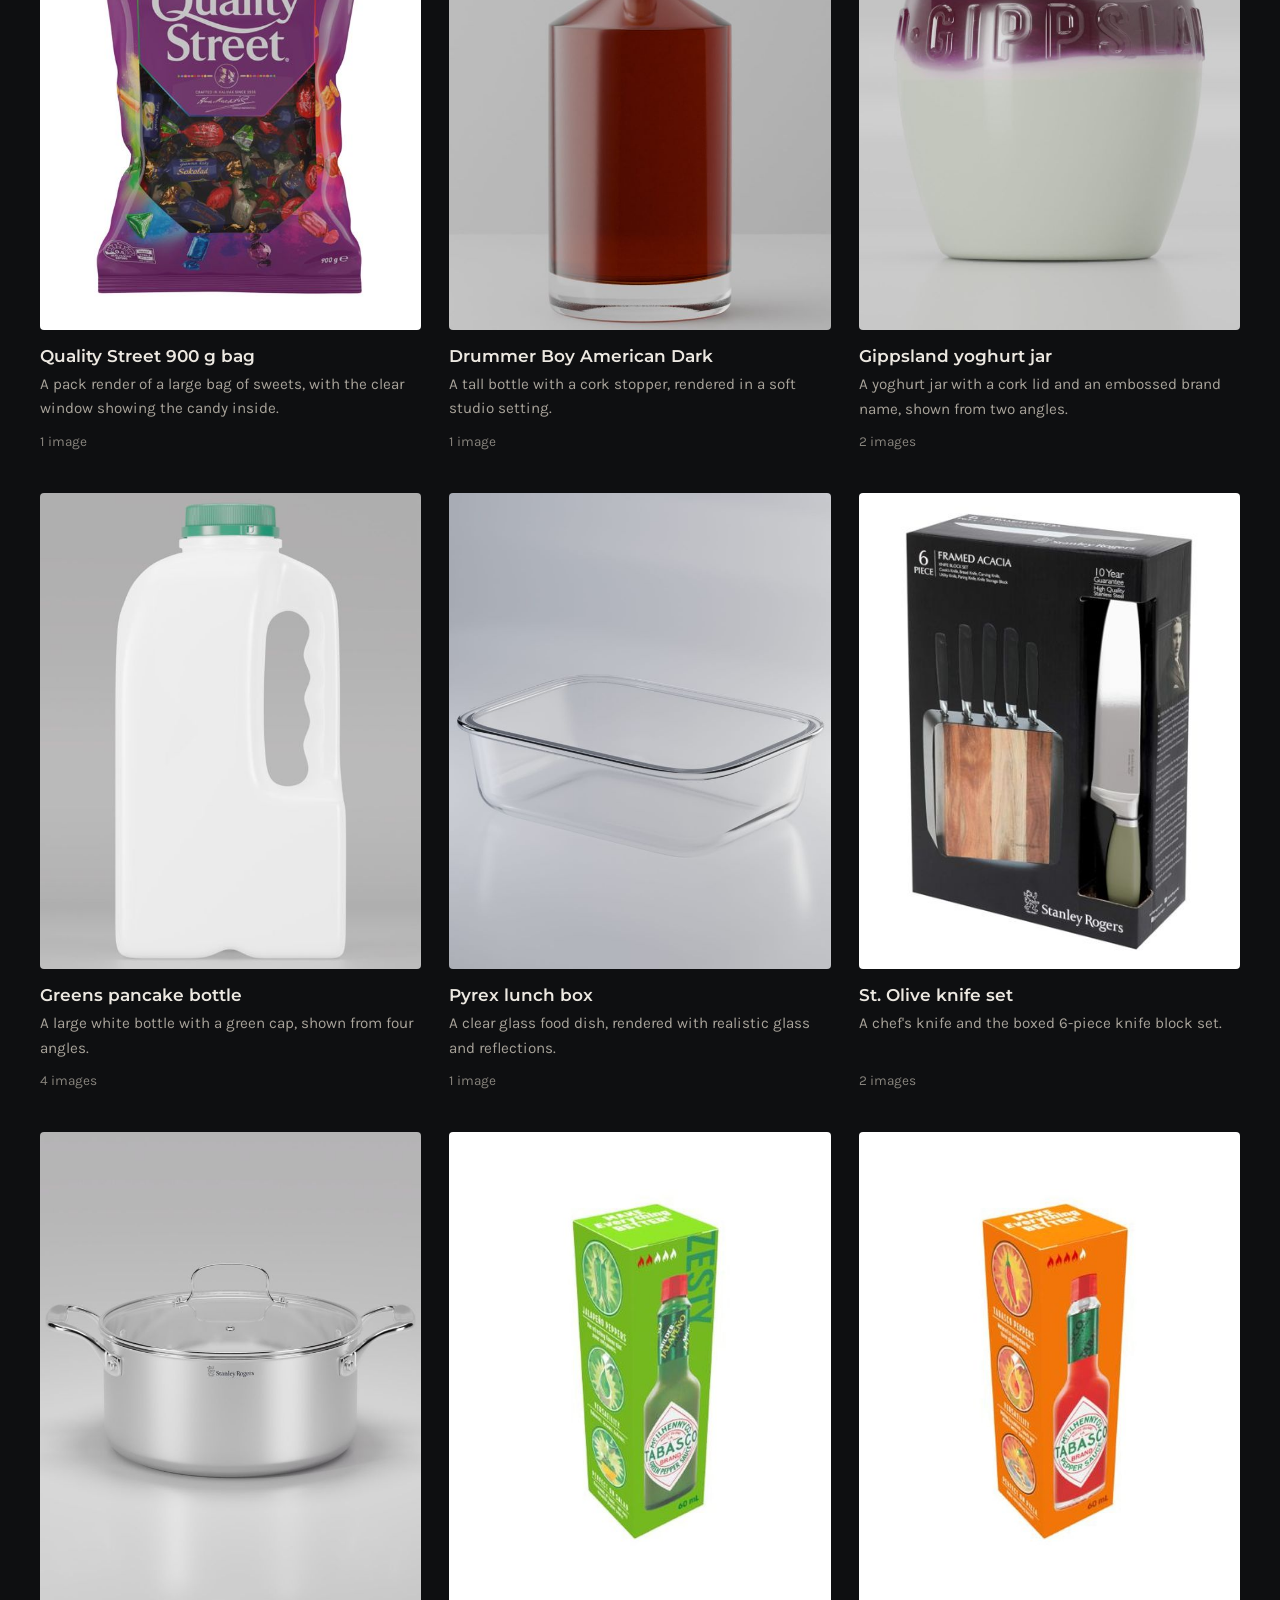
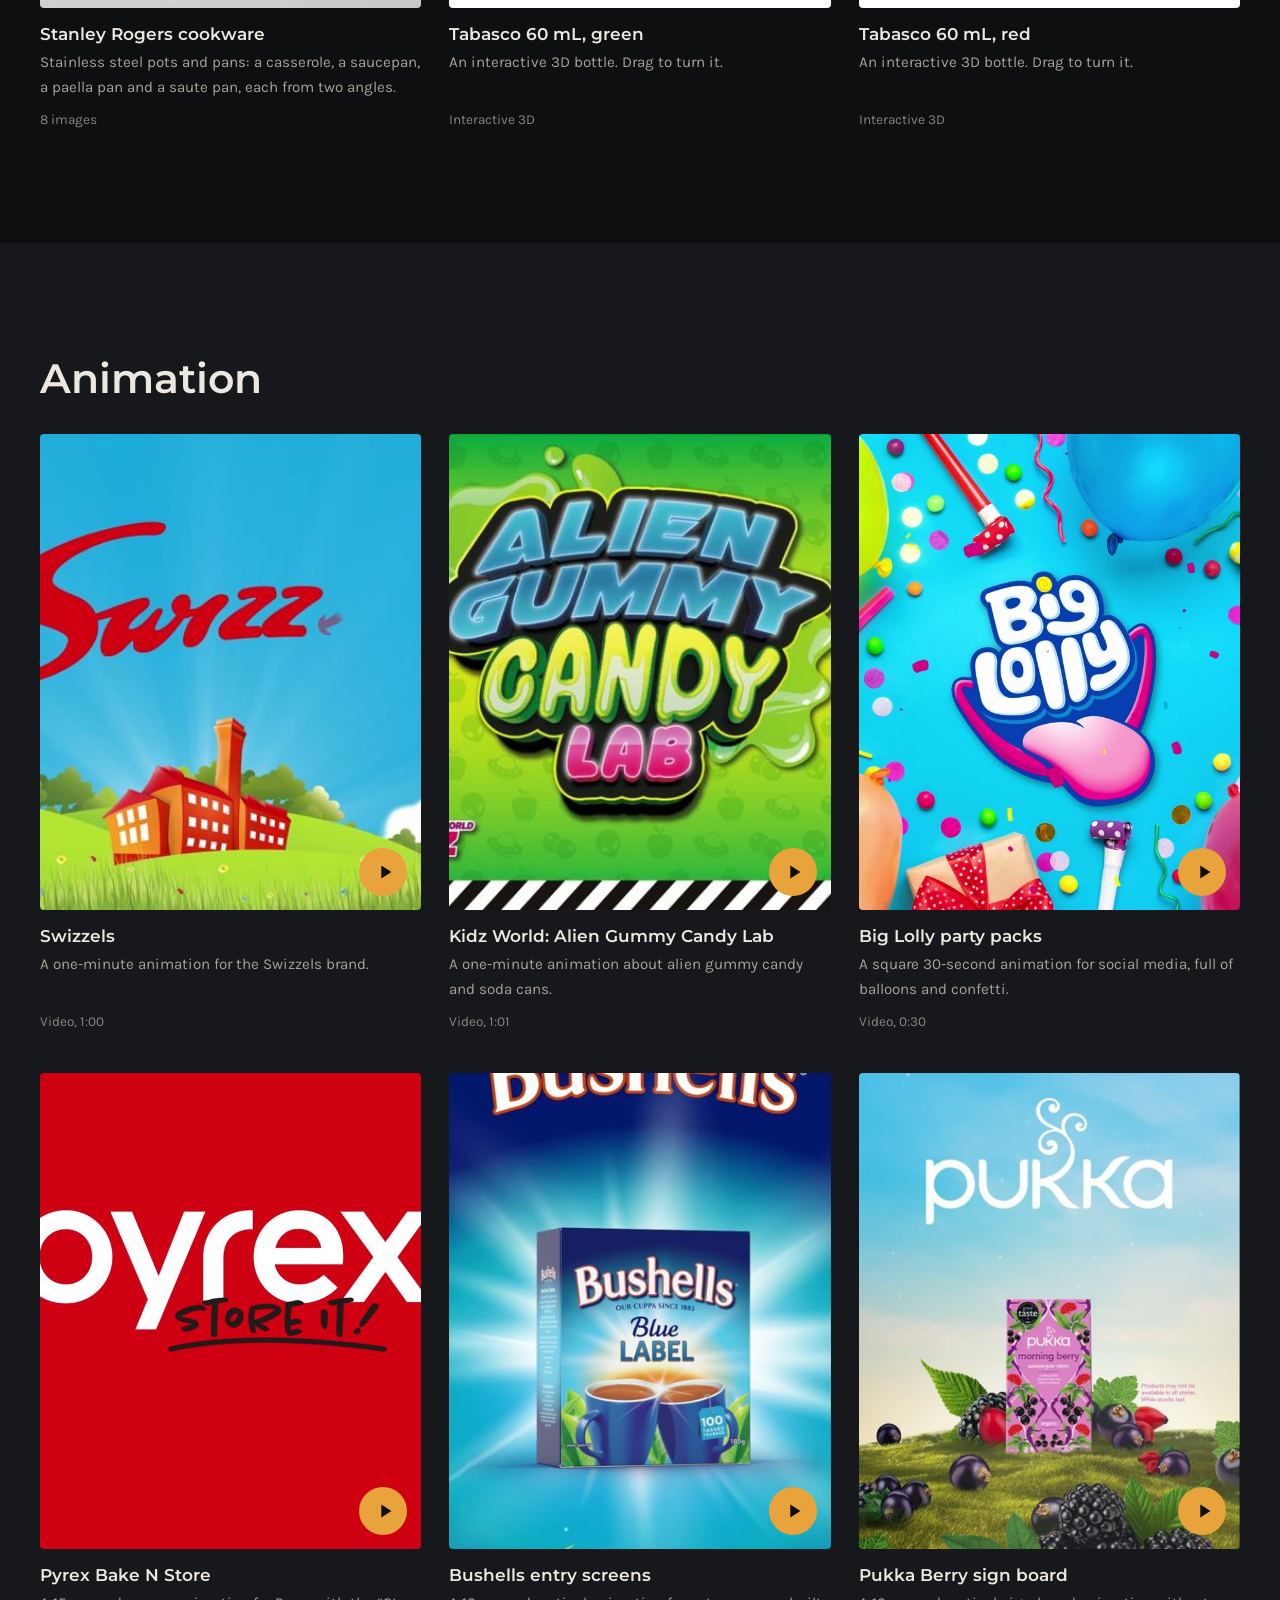
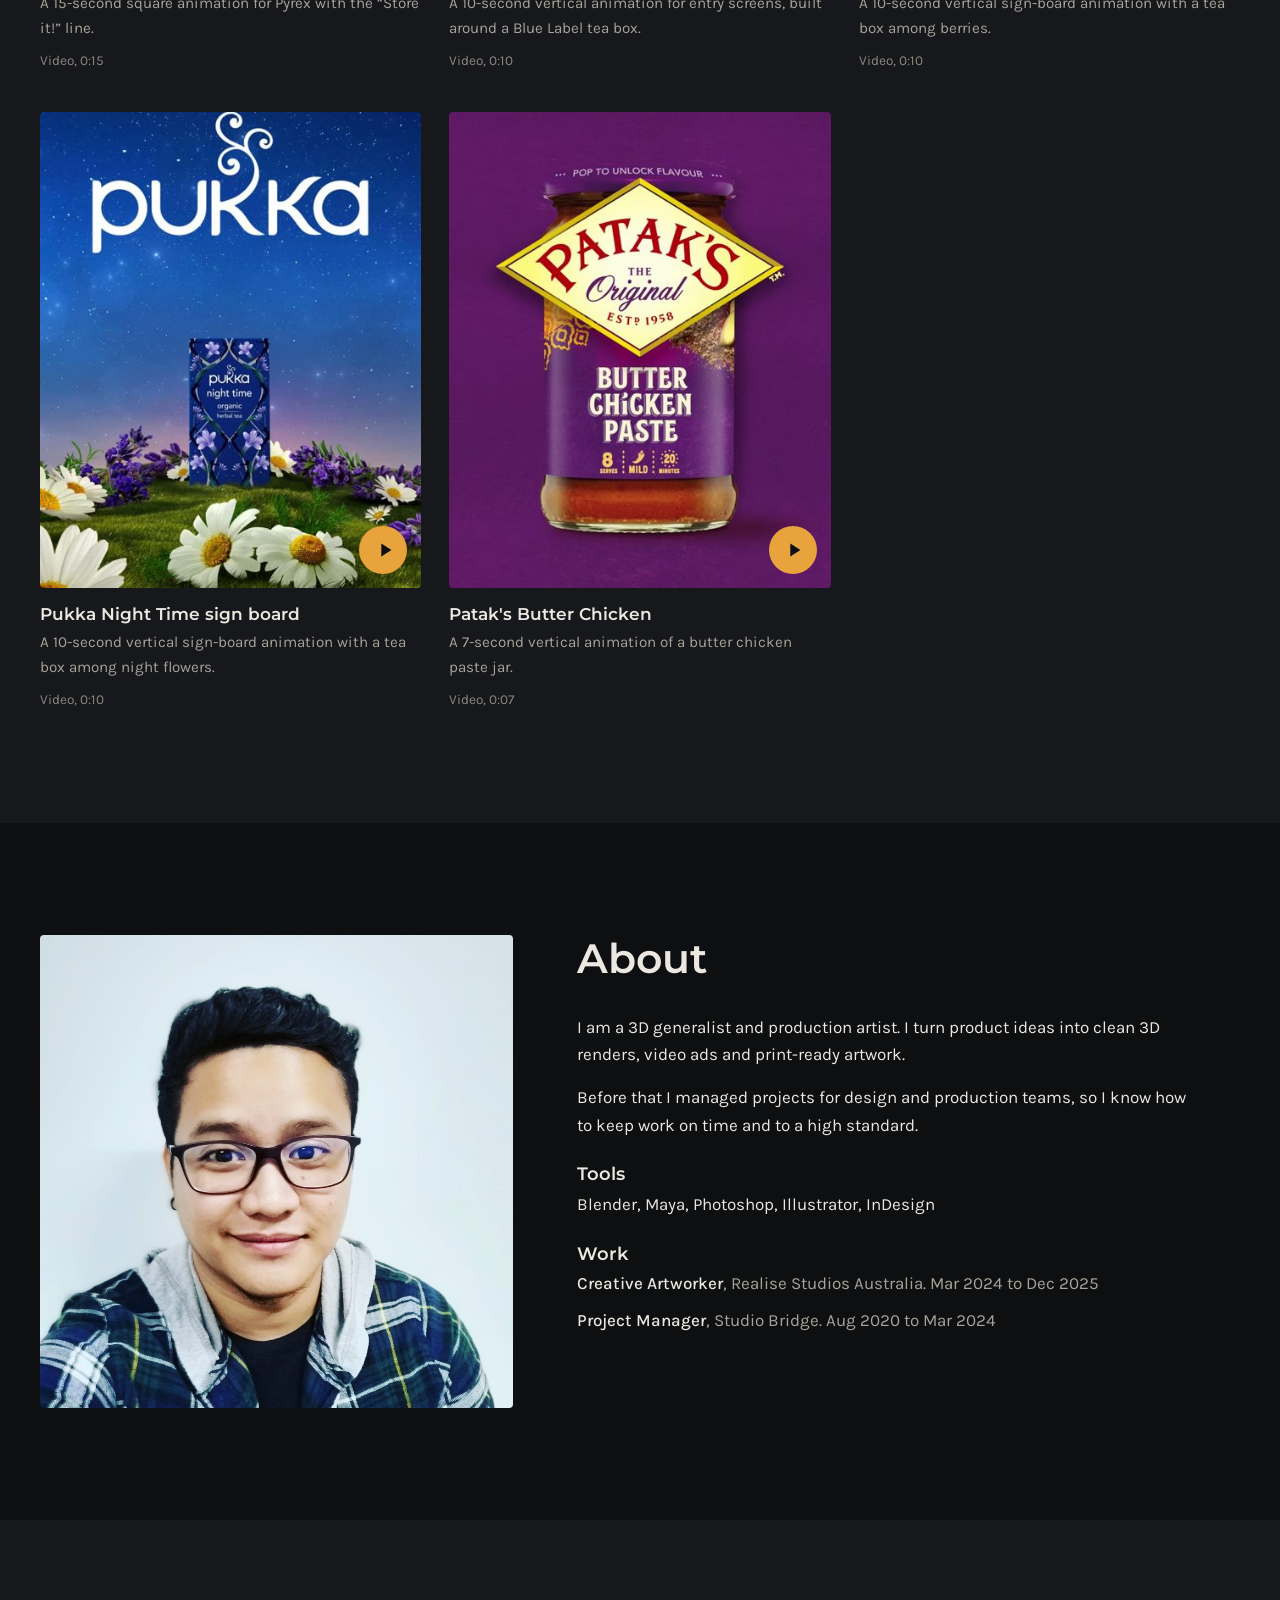
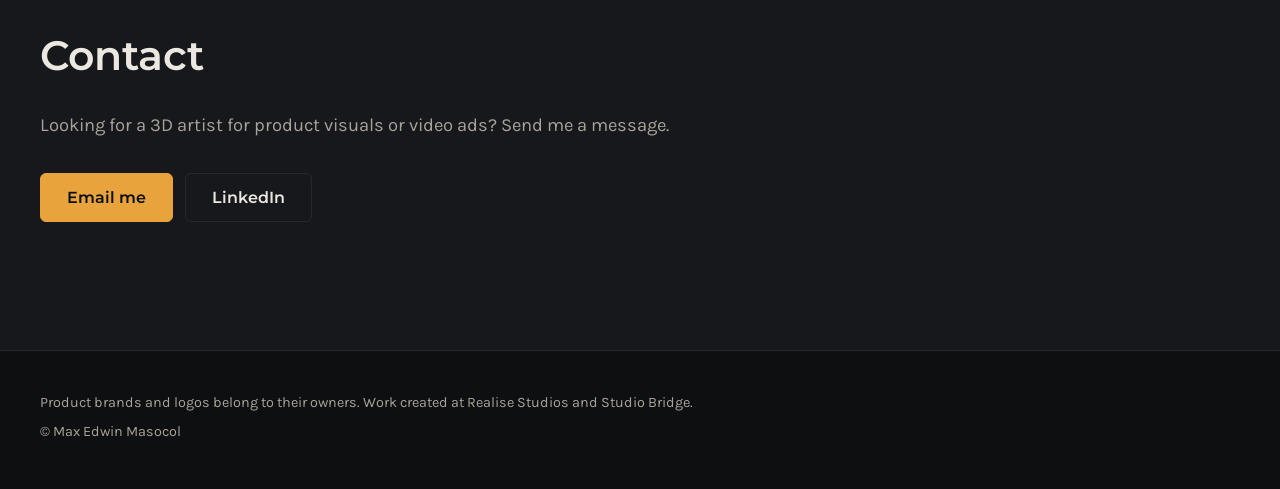
==== commit b35fd536: "Add animation and interactivity: hover video previews, reveals, hero drift, thumbnail viewer, nav hi" ====
--- a/index.html
+++ b/index.html
@@ -78,14 +78,14 @@
     <div class="wrap">
       <h2>Animation</h2>
       <ul class="grid">
-<li><button class="tile" data-kind="v" data-key="v-swizzels-animation" aria-label="Swizzels: open"><span class="frame"><img src="img/t/poster-swizzels-animation.jpg" alt="" loading="lazy" decoding="async"><span class="play" aria-hidden="true"><svg viewBox="0 0 24 24"><path d="M8 5v14l11-7z"/></svg></span></span><span class="t-title">Swizzels</span><span class="t-desc">A one-minute animation for the Swizzels brand.</span><span class="t-meta">Video, 1:00</span></button></li>
-<li><button class="tile" data-kind="v" data-key="v-kidz-world-sodacans-alien-candy-animation" aria-label="Kidz World: Alien Gummy Candy Lab: open"><span class="frame"><img src="img/t/poster-kidz-world-sodacans-alien-candy-animation.jpg" alt="" loading="lazy" decoding="async"><span class="play" aria-hidden="true"><svg viewBox="0 0 24 24"><path d="M8 5v14l11-7z"/></svg></span></span><span class="t-title">Kidz World: Alien Gummy Candy Lab</span><span class="t-desc">A one-minute animation about alien gummy candy and soda cans.</span><span class="t-meta">Video, 1:01</span></button></li>
-<li><button class="tile" data-kind="v" data-key="v-big-lolly-party-packs-socials-animation" aria-label="Big Lolly party packs: open"><span class="frame"><img src="img/t/poster-big-lolly-party-packs-socials-animation.jpg" alt="" loading="lazy" decoding="async"><span class="play" aria-hidden="true"><svg viewBox="0 0 24 24"><path d="M8 5v14l11-7z"/></svg></span></span><span class="t-title">Big Lolly party packs</span><span class="t-desc">A square 30-second animation for social media, full of balloons and confetti.</span><span class="t-meta">Video, 0:30</span></button></li>
-<li><button class="tile" data-kind="v" data-key="v-pyrex-bake-n-store-animation" aria-label="Pyrex Bake N Store: open"><span class="frame"><img src="img/t/poster-pyrex-bake-n-store-animation.jpg" alt="" loading="lazy" decoding="async"><span class="play" aria-hidden="true"><svg viewBox="0 0 24 24"><path d="M8 5v14l11-7z"/></svg></span></span><span class="t-title">Pyrex Bake N Store</span><span class="t-desc">A 15-second square animation for Pyrex with the “Store it!” line.</span><span class="t-meta">Video, 0:15</span></button></li>
-<li><button class="tile" data-kind="v" data-key="v-bushells-entry-screens" aria-label="Bushells entry screens: open"><span class="frame"><img src="img/t/poster-bushells-entry-screens.jpg" alt="" loading="lazy" decoding="async"><span class="play" aria-hidden="true"><svg viewBox="0 0 24 24"><path d="M8 5v14l11-7z"/></svg></span></span><span class="t-title">Bushells entry screens</span><span class="t-desc">A 10-second vertical animation for entry screens, built around a Blue Label tea box.</span><span class="t-meta">Video, 0:10</span></button></li>
-<li><button class="tile" data-kind="v" data-key="v-pukka-berry-digital-sign-board" aria-label="Pukka Berry sign board: open"><span class="frame"><img src="img/t/poster-pukka-berry-digital-sign-board.jpg" alt="" loading="lazy" decoding="async"><span class="play" aria-hidden="true"><svg viewBox="0 0 24 24"><path d="M8 5v14l11-7z"/></svg></span></span><span class="t-title">Pukka Berry sign board</span><span class="t-desc">A 10-second vertical sign-board animation with a tea box among berries.</span><span class="t-meta">Video, 0:10</span></button></li>
-<li><button class="tile" data-kind="v" data-key="v-pukka-night-time-digital-sign-board" aria-label="Pukka Night Time sign board: open"><span class="frame"><img src="img/t/poster-pukka-night-time-digital-sign-board.jpg" alt="" loading="lazy" decoding="async"><span class="play" aria-hidden="true"><svg viewBox="0 0 24 24"><path d="M8 5v14l11-7z"/></svg></span></span><span class="t-title">Pukka Night Time sign board</span><span class="t-desc">A 10-second vertical sign-board animation with a tea box among night flowers.</span><span class="t-meta">Video, 0:10</span></button></li>
-<li><button class="tile" data-kind="v" data-key="v-patak-butter-chicken-animation" aria-label="Patak&#x27;s Butter Chicken: open"><span class="frame"><img src="img/t/poster-patak-butter-chicken-animation.jpg" alt="" loading="lazy" decoding="async"><span class="play" aria-hidden="true"><svg viewBox="0 0 24 24"><path d="M8 5v14l11-7z"/></svg></span></span><span class="t-title">Patak&#x27;s Butter Chicken</span><span class="t-desc">A 7-second vertical animation of a butter chicken paste jar.</span><span class="t-meta">Video, 0:07</span></button></li>
+<li><button class="tile" data-kind="v" data-key="v-swizzels-animation" data-preview="video/swizzels-animation.mp4" aria-label="Swizzels: open"><span class="frame"><img src="img/t/poster-swizzels-animation.jpg" alt="" loading="lazy" decoding="async"><span class="play" aria-hidden="true"><svg viewBox="0 0 24 24"><path d="M8 5v14l11-7z"/></svg></span></span><span class="t-title">Swizzels</span><span class="t-desc">A one-minute animation for the Swizzels brand.</span><span class="t-meta">Video, 1:00</span></button></li>
+<li><button class="tile" data-kind="v" data-key="v-kidz-world-sodacans-alien-candy-animation" data-preview="video/kidz-world-sodacans-alien-candy-animation.mp4" aria-label="Kidz World: Alien Gummy Candy Lab: open"><span class="frame"><img src="img/t/poster-kidz-world-sodacans-alien-candy-animation.jpg" alt="" loading="lazy" decoding="async"><span class="play" aria-hidden="true"><svg viewBox="0 0 24 24"><path d="M8 5v14l11-7z"/></svg></span></span><span class="t-title">Kidz World: Alien Gummy Candy Lab</span><span class="t-desc">A one-minute animation about alien gummy candy and soda cans.</span><span class="t-meta">Video, 1:01</span></button></li>
+<li><button class="tile" data-kind="v" data-key="v-big-lolly-party-packs-socials-animation" data-preview="video/big-lolly-party-packs-socials-animation.mp4" aria-label="Big Lolly party packs: open"><span class="frame"><img src="img/t/poster-big-lolly-party-packs-socials-animation.jpg" alt="" loading="lazy" decoding="async"><span class="play" aria-hidden="true"><svg viewBox="0 0 24 24"><path d="M8 5v14l11-7z"/></svg></span></span><span class="t-title">Big Lolly party packs</span><span class="t-desc">A square 30-second animation for social media, full of balloons and confetti.</span><span class="t-meta">Video, 0:30</span></button></li>
+<li><button class="tile" data-kind="v" data-key="v-pyrex-bake-n-store-animation" data-preview="video/pyrex-bake-n-store-animation.mp4" aria-label="Pyrex Bake N Store: open"><span class="frame"><img src="img/t/poster-pyrex-bake-n-store-animation.jpg" alt="" loading="lazy" decoding="async"><span class="play" aria-hidden="true"><svg viewBox="0 0 24 24"><path d="M8 5v14l11-7z"/></svg></span></span><span class="t-title">Pyrex Bake N Store</span><span class="t-desc">A 15-second square animation for Pyrex with the “Store it!” line.</span><span class="t-meta">Video, 0:15</span></button></li>
+<li><button class="tile" data-kind="v" data-key="v-bushells-entry-screens" data-preview="video/bushells-entry-screens.mp4" aria-label="Bushells entry screens: open"><span class="frame"><img src="img/t/poster-bushells-entry-screens.jpg" alt="" loading="lazy" decoding="async"><span class="play" aria-hidden="true"><svg viewBox="0 0 24 24"><path d="M8 5v14l11-7z"/></svg></span></span><span class="t-title">Bushells entry screens</span><span class="t-desc">A 10-second vertical animation for entry screens, built around a Blue Label tea box.</span><span class="t-meta">Video, 0:10</span></button></li>
+<li><button class="tile" data-kind="v" data-key="v-pukka-berry-digital-sign-board" data-preview="video/pukka-berry-digital-sign-board.mp4" aria-label="Pukka Berry sign board: open"><span class="frame"><img src="img/t/poster-pukka-berry-digital-sign-board.jpg" alt="" loading="lazy" decoding="async"><span class="play" aria-hidden="true"><svg viewBox="0 0 24 24"><path d="M8 5v14l11-7z"/></svg></span></span><span class="t-title">Pukka Berry sign board</span><span class="t-desc">A 10-second vertical sign-board animation with a tea box among berries.</span><span class="t-meta">Video, 0:10</span></button></li>
+<li><button class="tile" data-kind="v" data-key="v-pukka-night-time-digital-sign-board" data-preview="video/pukka-night-time-digital-sign-board.mp4" aria-label="Pukka Night Time sign board: open"><span class="frame"><img src="img/t/poster-pukka-night-time-digital-sign-board.jpg" alt="" loading="lazy" decoding="async"><span class="play" aria-hidden="true"><svg viewBox="0 0 24 24"><path d="M8 5v14l11-7z"/></svg></span></span><span class="t-title">Pukka Night Time sign board</span><span class="t-desc">A 10-second vertical sign-board animation with a tea box among night flowers.</span><span class="t-meta">Video, 0:10</span></button></li>
+<li><button class="tile" data-kind="v" data-key="v-patak-butter-chicken-animation" data-preview="video/patak-butter-chicken-animation.mp4" aria-label="Patak&#x27;s Butter Chicken: open"><span class="frame"><img src="img/t/poster-patak-butter-chicken-animation.jpg" alt="" loading="lazy" decoding="async"><span class="play" aria-hidden="true"><svg viewBox="0 0 24 24"><path d="M8 5v14l11-7z"/></svg></span></span><span class="t-title">Patak&#x27;s Butter Chicken</span><span class="t-desc">A 7-second vertical animation of a butter chicken paste jar.</span><span class="t-meta">Video, 0:07</span></button></li>
       </ul>
     </div>
   </section>
@@ -132,6 +132,7 @@
   <button class="nav prev" type="button" aria-label="Previous image" hidden>&#8249;</button>
   <button class="nav next" type="button" aria-label="Next image" hidden>&#8250;</button>
   <div class="stage"></div>
+  <div class="strip"></div>
   <div class="cap"><h3></h3><p></p></div>
 </dialog>
 
--- a/style.css
+++ b/style.css
@@ -109,3 +109,29 @@
   .hero-img img { max-height: none; }
   .nav { display: none; }
 }
+
+/* ---- interactivity (1.1) ---- */
+nav a.on { color: var(--text); background-size: 100% 2px; }
+.hero-img { overflow: hidden; border-radius: 4px; }
+.hero-img img { will-change: transform; }
+.preview { position: absolute; inset: 0; width: 100%; height: 100%; object-fit: cover; animation: fade .25s ease-out both; }
+@keyframes fade { from { opacity: 0; } }
+.strip { display: flex; gap: 8px; padding: 12px 24px 0; overflow-x: auto; }
+.strip:empty { display: none; }
+.strip button { flex: none; padding: 0; border: 2px solid transparent; border-radius: 4px; background: var(--surface); cursor: pointer; opacity: .6; transition: opacity .2s, border-color .2s, transform .16s var(--ease); }
+.strip button:hover { opacity: 1; }
+.strip button:active { transform: scale(.95); }
+.strip button[aria-current="true"] { opacity: 1; border-color: var(--accent); }
+.strip img { width: 64px; height: 64px; object-fit: cover; border-radius: 2px; }
+.stage img, .stage video { max-height: calc(100svh - 280px); }
+@media (prefers-reduced-motion: no-preference) {
+  .js .reveal:not(.seen) { opacity: 0; transform: translateY(12px); }
+  .js .reveal { transition: opacity .5s var(--ease), transform .5s var(--ease); }
+  dialog[open] { animation: pop .2s var(--ease); }
+  dialog[open]::backdrop { animation: fade .2s ease-out; }
+  @keyframes pop { from { opacity: 0; transform: scale(.96); } }
+  .in-right { animation: slide-r .24s var(--ease); }
+  .in-left { animation: slide-l .24s var(--ease); }
+  @keyframes slide-r { from { opacity: 0; transform: translateX(24px); } }
+  @keyframes slide-l { from { opacity: 0; transform: translateX(-24px); } }
+}
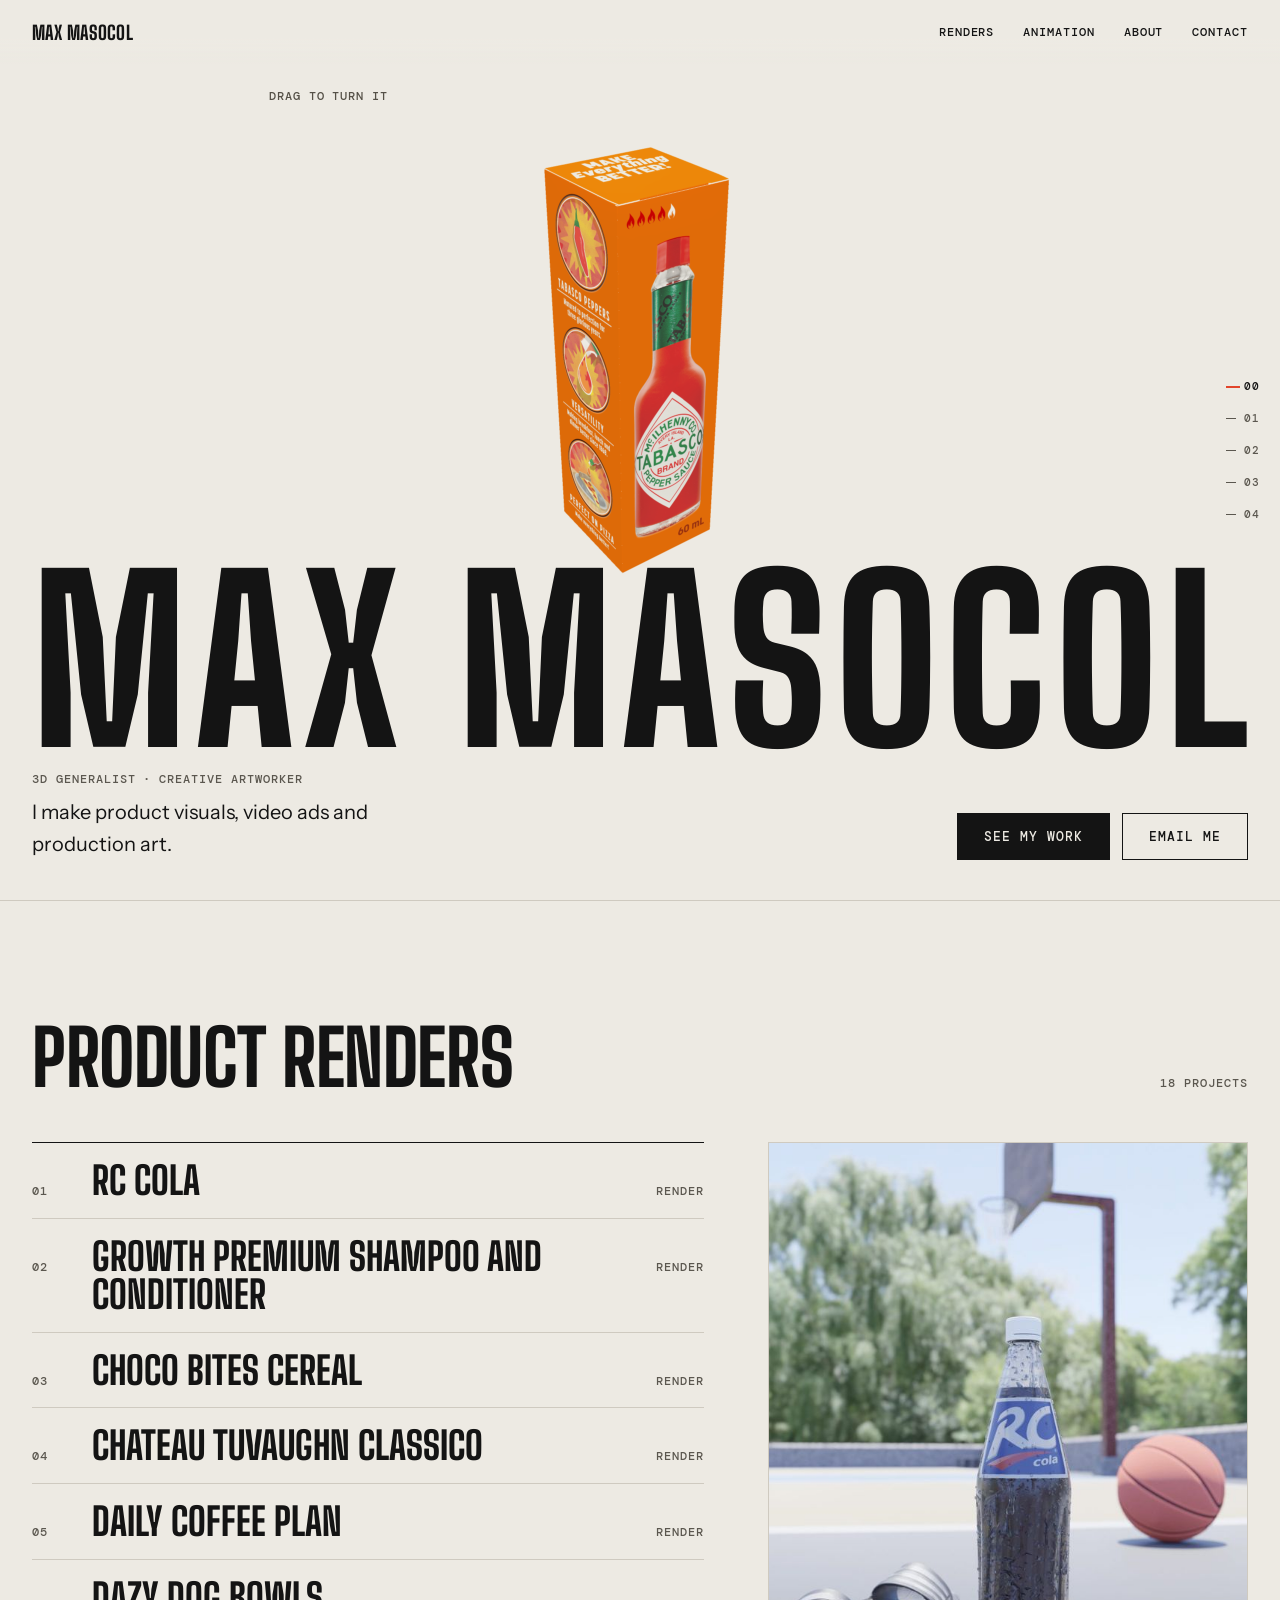
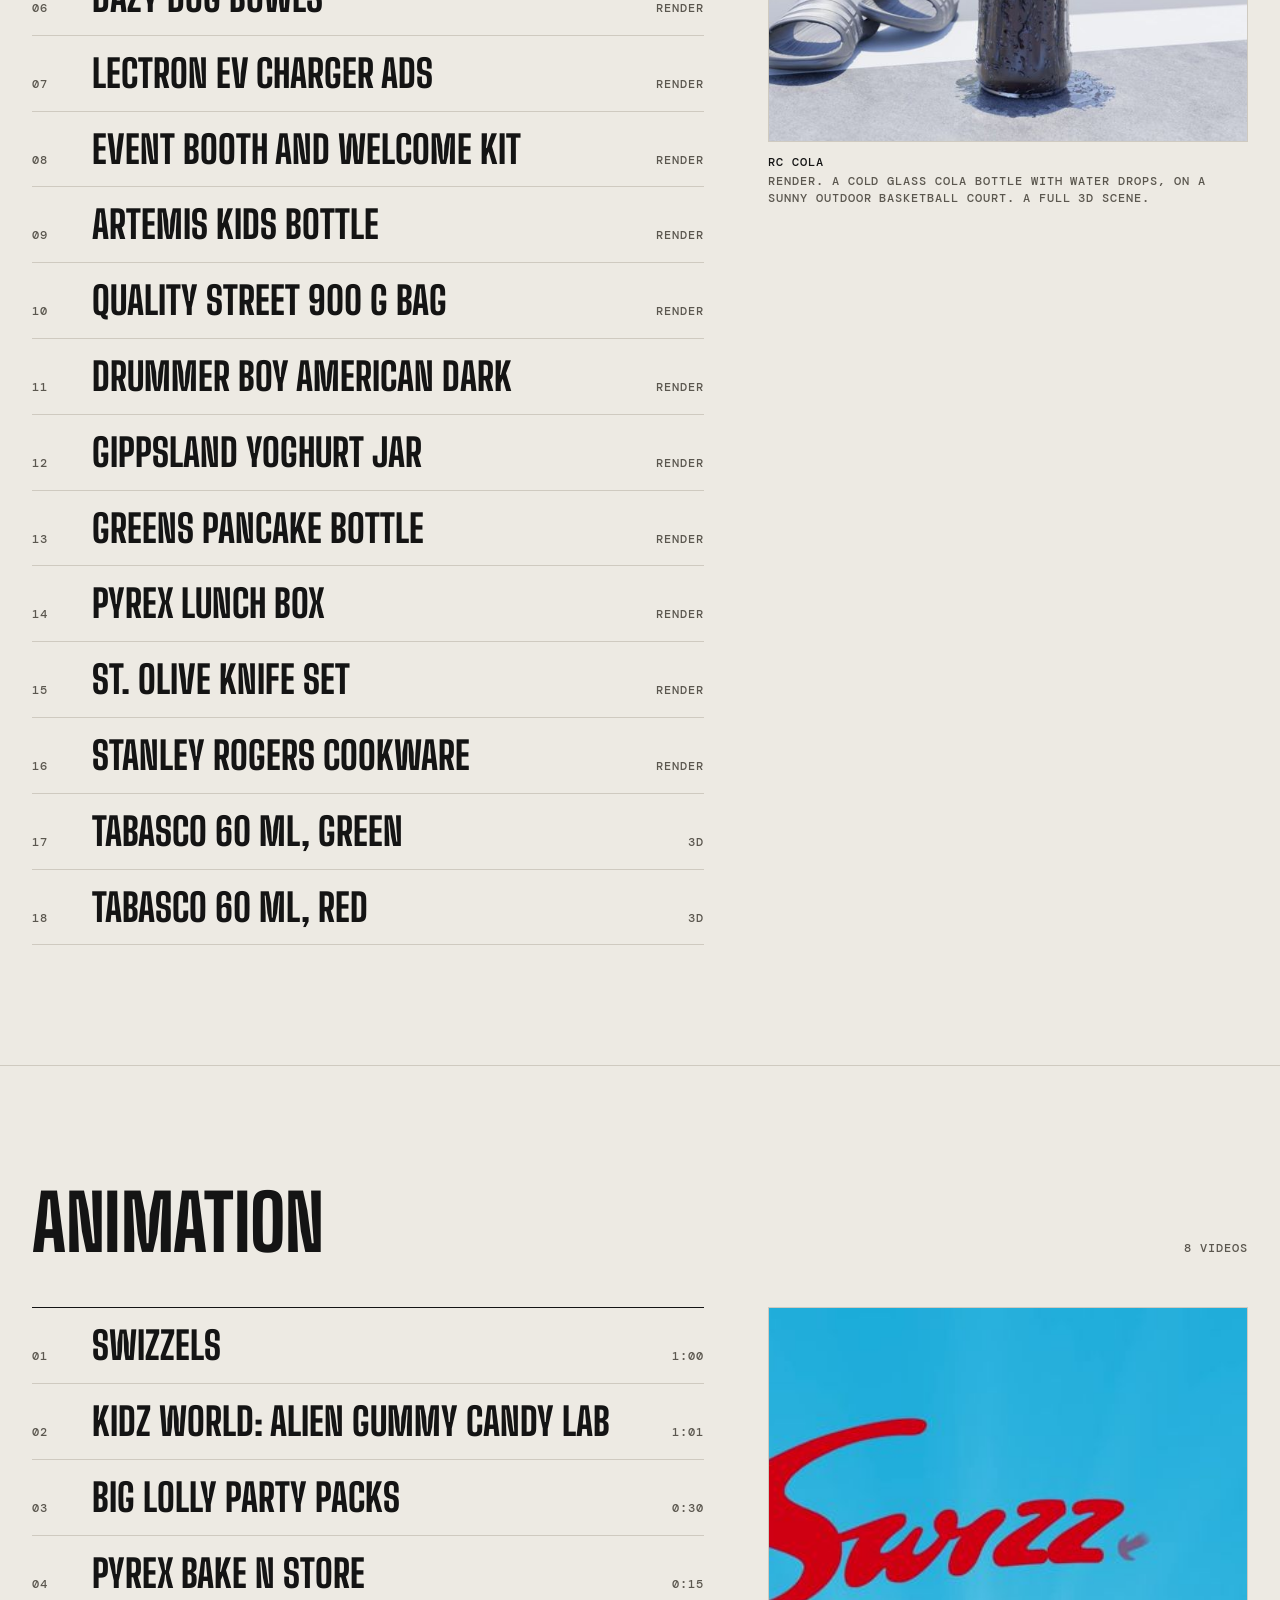
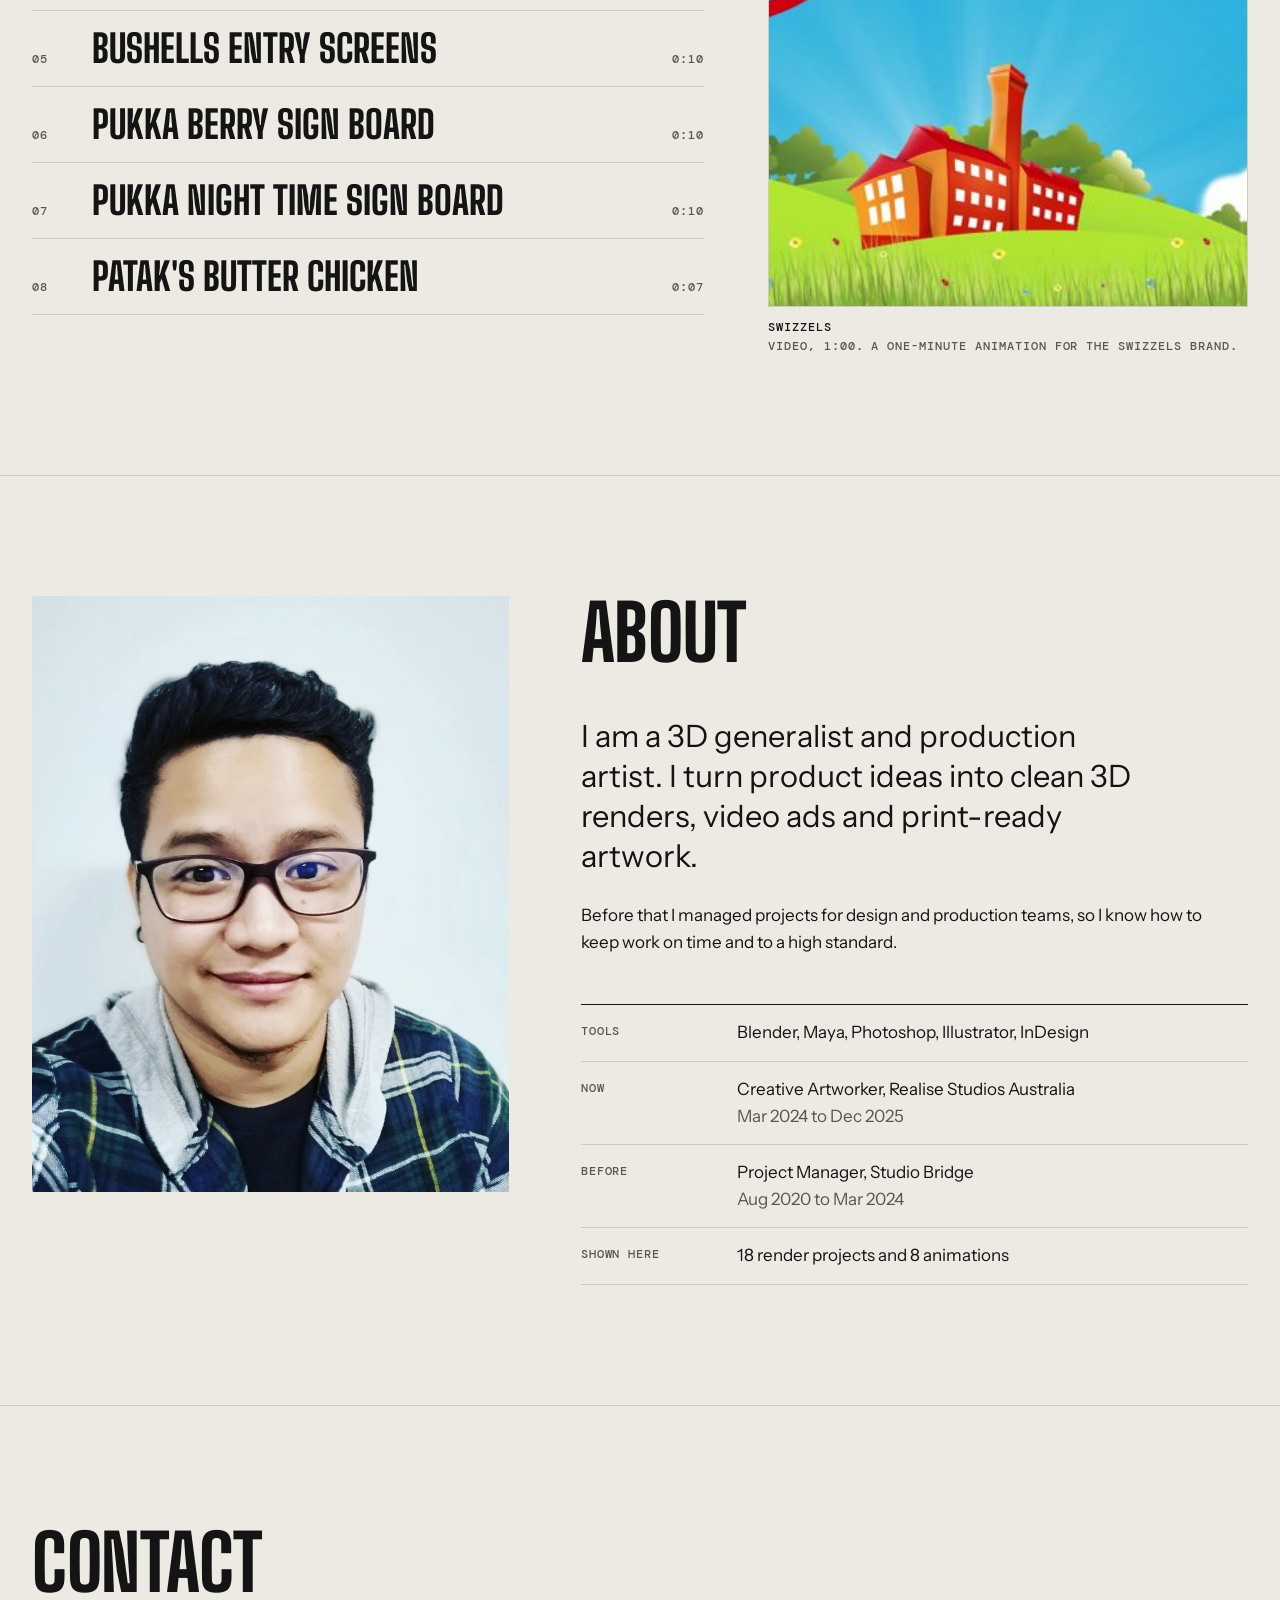
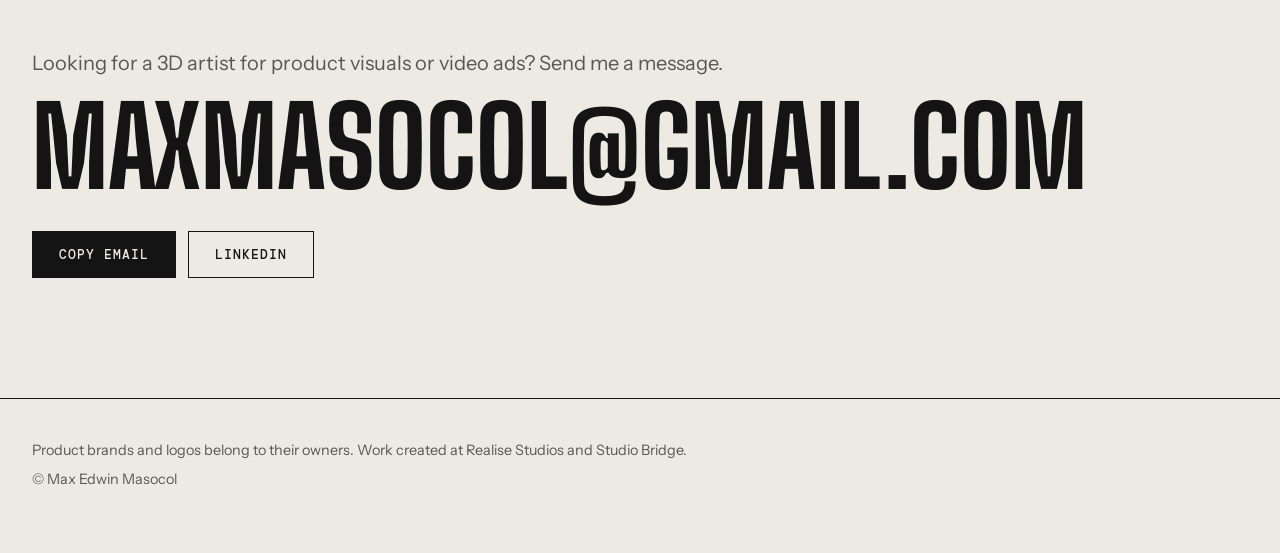
==== commit ffd7bc50: "v2.0: editorial light redesign with 3D hero, work index with live preview, side rail" ====
--- a/index.html
+++ b/index.html
@@ -5,15 +5,15 @@
 <meta name="viewport" content="width=device-width, initial-scale=1">
 <title>Max Edwin Masocol | 3D Generalist and Creative Artworker</title>
 <meta name="description" content="Portfolio of Max Edwin Masocol: 3D product renders, product video ads and production art.">
-<meta name="theme-color" content="#0E0F11">
+<meta name="theme-color" content="#EDEAE3">
 <meta property="og:title" content="Max Edwin Masocol | 3D Generalist and Creative Artworker">
 <meta property="og:description" content="3D product renders, product video ads and production art.">
 <meta property="og:type" content="website">
 <meta property="og:image" content="img/pf-p2-1.jpg">
-<link rel="icon" href="data:image/svg+xml,%3Csvg xmlns='http://www.w3.org/2000/svg' viewBox='0 0 32 32'%3E%3Crect width='32' height='32' rx='6' fill='%230E0F11'/%3E%3Ctext x='16' y='22' font-family='sans-serif' font-size='16' font-weight='700' fill='%23E8A33D' text-anchor='middle'%3EM%3C/text%3E%3C/svg%3E">
+<link rel="icon" href="data:image/svg+xml,%3Csvg xmlns='http://www.w3.org/2000/svg' viewBox='0 0 32 32'%3E%3Crect width='32' height='32' fill='%23141414'/%3E%3Ctext x='16' y='23' font-family='sans-serif' font-size='18' font-weight='800' fill='%23E2452B' text-anchor='middle'%3EM%3C/text%3E%3C/svg%3E">
 <link rel="preconnect" href="https://fonts.googleapis.com">
 <link rel="preconnect" href="https://fonts.gstatic.com" crossorigin>
-<link href="https://fonts.googleapis.com/css2?family=Montserrat:wght@600;700&family=Karla:wght@400;500&display=swap" rel="stylesheet">
+<link href="https://fonts.googleapis.com/css2?family=Big+Shoulders+Display:wght@700;800&family=DM+Mono:wght@400;500&family=Instrument+Sans:wght@400;500&display=swap" rel="stylesheet">
 <link rel="stylesheet" href="style.css">
 </head>
 <body>
@@ -30,63 +30,78 @@
   </div>
 </header>
 
+<ol class="rail" aria-label="Sections">
+  <li><a href="#top"><b>00</b><span>Home</span></a></li>
+  <li><a href="#renders"><b>01</b><span>Renders</span></a></li>
+  <li><a href="#animation"><b>02</b><span>Animation</span></a></li>
+  <li><a href="#about"><b>03</b><span>About</span></a></li>
+  <li><a href="#contact"><b>04</b><span>Contact</span></a></li>
+</ol>
+
 <main id="top">
-  <section class="hero" data-enter>
+  <section class="hero" id="home">
     <div class="wrap hero-in">
-      <div class="hero-text">
-        <h1>Max Edwin Masocol</h1>
-        <p class="role">Creative Artworker and 3D Generalist</p>
+      <div class="stage3d" role="group" aria-label="Interactive 3D model of a Tabasco pepper sauce box. Drag to turn it.">
+        <iframe src="3d/tabasco-red.html" title="Interactive 3D Tabasco box"></iframe>
+        <span class="hint mono">Drag to turn it</span>
+      </div>
+      <h1 aria-label="Max Masocol"><span class="ch" style="--i:0" aria-hidden="true">M</span><span class="ch" style="--i:1" aria-hidden="true">A</span><span class="ch" style="--i:2" aria-hidden="true">X</span><span class="sp"> </span><span class="ch" style="--i:4" aria-hidden="true">M</span><span class="ch" style="--i:5" aria-hidden="true">A</span><span class="ch" style="--i:6" aria-hidden="true">S</span><span class="ch" style="--i:7" aria-hidden="true">O</span><span class="ch" style="--i:8" aria-hidden="true">C</span><span class="ch" style="--i:9" aria-hidden="true">O</span><span class="ch" style="--i:10" aria-hidden="true">L</span></h1>
+      <div class="hero-foot">
+        <p class="mono">3D generalist &middot; Creative artworker</p>
         <p class="lead">I make product visuals, video ads and production art.</p>
         <p class="actions">
           <a class="btn" href="#renders">See my work</a>
           <a class="btn ghost" href="#contact">Email me</a>
         </p>
       </div>
-      <div class="hero-img">
-        <img src="img/pf-p2-1.jpg" width="1600" height="1600" alt="3D render of a cold glass RC Cola bottle with water drops on an outdoor basketball court, with slides and a basketball beside it.">
-      </div>
     </div>
   </section>
 
   <section id="renders" class="sec">
     <div class="wrap">
-      <h2>Product renders</h2>
-      <ul class="grid">
-<li><button class="tile" data-kind="p" data-key="p0" aria-label="RC Cola: open"><span class="frame"><img src="img/t/pf-p2-1.jpg" alt="" loading="lazy" decoding="async"></span><span class="t-title">RC Cola</span><span class="t-desc">A cold glass cola bottle with water drops, on a sunny outdoor basketball court. A full 3D scene.</span><span class="t-meta">1 image</span></button></li>
-<li><button class="tile" data-kind="p" data-key="p1" aria-label="Growth Premium shampoo and conditioner: open"><span class="frame"><img src="img/t/pf-p3-1.jpg" alt="" loading="lazy" decoding="async"></span><span class="t-title">Growth Premium shampoo and conditioner</span><span class="t-desc">Label artwork for a natural shampoo and conditioner, plus a product shot of the bottles outdoors on a rock.</span><span class="t-meta">3 images</span></button></li>
-<li><button class="tile" data-kind="p" data-key="p2" aria-label="Choco Bites cereal: open"><span class="frame"><img src="img/t/pf-p4-2.jpg" alt="" loading="lazy" decoding="async"></span><span class="t-title">Choco Bites cereal</span><span class="t-desc">Cereal box packaging, from the flat layout to a finished box next to a bowl of cereal.</span><span class="t-meta">2 images</span></button></li>
-<li><button class="tile" data-kind="p" data-key="p3" aria-label="Chateau Tuvaughn Classico: open"><span class="frame"><img src="img/t/pf-p5-2.jpg" alt="" loading="lazy" decoding="async"></span><span class="t-title">Chateau Tuvaughn Classico</span><span class="t-desc">A wine label design and a render of two bottles chilling in ice.</span><span class="t-meta">2 images</span></button></li>
-<li><button class="tile" data-kind="p" data-key="p4" aria-label="Daily Coffee Plan: open"><span class="frame"><img src="img/t/pf-p6-1.jpg" alt="" loading="lazy" decoding="async"></span><span class="t-title">Daily Coffee Plan</span><span class="t-desc">A boxed weekly planner for project managers, shown open on a display stand in a warm room.</span><span class="t-meta">1 image</span></button></li>
-<li><button class="tile" data-kind="p" data-key="p5" aria-label="Dazy Dog bowls: open"><span class="frame"><img src="img/t/pf-p7-10.jpg" alt="" loading="lazy" decoding="async"></span><span class="t-title">Dazy Dog bowls</span><span class="t-desc">Stainless steel dog bowls in several colors, shown alone, stacked and with their gift boxes.</span><span class="t-meta">6 images</span></button></li>
-<li><button class="tile" data-kind="p" data-key="p6" aria-label="Lectron EV charger ads: open"><span class="frame"><img src="img/t/pf-p8-2.jpg" alt="" loading="lazy" decoding="async"></span><span class="t-title">Lectron EV charger ads</span><span class="t-desc">A web banner and two product listing images for a home electric car charger.</span><span class="t-meta">3 images</span></button></li>
-<li><button class="tile" data-kind="p" data-key="p7" aria-label="Event booth and welcome kit: open"><span class="frame"><img src="img/t/pf-p10-1.jpg" alt="" loading="lazy" decoding="async"></span><span class="t-title">Event booth and welcome kit</span><span class="t-desc">Mockups of a trade show booth and a welcome kit: banners, a display wall, a drawstring bag, a bottle and notebooks.</span><span class="t-meta">3 images</span></button></li>
-<li><button class="tile" data-kind="p" data-key="p8" aria-label="Artemis kids bottle: open"><span class="frame"><img src="img/t/artemis-kids-bottle-1.jpg" alt="" loading="lazy" decoding="async"></span><span class="t-title">Artemis kids bottle</span><span class="t-desc">A clean studio render of an amber glass bottle with a white cap.</span><span class="t-meta">1 image</span></button></li>
-<li><button class="tile" data-kind="p" data-key="p9" aria-label="Quality Street 900 g bag: open"><span class="frame"><img src="img/t/bag-samples-1.jpg" alt="" loading="lazy" decoding="async"></span><span class="t-title">Quality Street 900 g bag</span><span class="t-desc">A pack render of a large bag of sweets, with the clear window showing the candy inside.</span><span class="t-meta">1 image</span></button></li>
-<li><button class="tile" data-kind="p" data-key="p10" aria-label="Drummer Boy American Dark: open"><span class="frame"><img src="img/t/drummer-boy-bottleshots-americandark-1.jpg" alt="" loading="lazy" decoding="async"></span><span class="t-title">Drummer Boy American Dark</span><span class="t-desc">A tall bottle with a cork stopper, rendered in a soft studio setting.</span><span class="t-meta">1 image</span></button></li>
-<li><button class="tile" data-kind="p" data-key="p11" aria-label="Gippsland yoghurt jar: open"><span class="frame"><img src="img/t/gippsland-yoghurt-jar-1.jpg" alt="" loading="lazy" decoding="async"></span><span class="t-title">Gippsland yoghurt jar</span><span class="t-desc">A yoghurt jar with a cork lid and an embossed brand name, shown from two angles.</span><span class="t-meta">2 images</span></button></li>
-<li><button class="tile" data-kind="p" data-key="p12" aria-label="Greens pancake bottle: open"><span class="frame"><img src="img/t/greens-pancake-bottle-large-1.jpg" alt="" loading="lazy" decoding="async"></span><span class="t-title">Greens pancake bottle</span><span class="t-desc">A large white bottle with a green cap, shown from four angles.</span><span class="t-meta">4 images</span></button></li>
-<li><button class="tile" data-kind="p" data-key="p13" aria-label="Pyrex lunch box: open"><span class="frame"><img src="img/t/pyrex-lunchbox-1.jpg" alt="" loading="lazy" decoding="async"></span><span class="t-title">Pyrex lunch box</span><span class="t-desc">A clear glass food dish, rendered with realistic glass and reflections.</span><span class="t-meta">1 image</span></button></li>
-<li><button class="tile" data-kind="p" data-key="p14" aria-label="St. Olive knife set: open"><span class="frame"><img src="img/t/st-olive-6-piece-knife-block-2.jpg" alt="" loading="lazy" decoding="async"></span><span class="t-title">St. Olive knife set</span><span class="t-desc">A chef&#x27;s knife and the boxed 6-piece knife block set.</span><span class="t-meta">2 images</span></button></li>
-<li><button class="tile" data-kind="p" data-key="p15" aria-label="Stanley Rogers cookware: open"><span class="frame"><img src="img/t/stanley-rogers-matrix-casserole-24cm-1.jpg" alt="" loading="lazy" decoding="async"></span><span class="t-title">Stanley Rogers cookware</span><span class="t-desc">Stainless steel pots and pans: a casserole, a saucepan, a paella pan and a saute pan, each from two angles.</span><span class="t-meta">8 images</span></button></li>
-<li><button class="tile" data-kind="d" data-key="d-tabasco-green" aria-label="Tabasco 60 mL, green: open"><span class="frame"><img src="img/t/3d-tabasco-green.jpg" alt="" loading="lazy" decoding="async"></span><span class="t-title">Tabasco 60 mL, green</span><span class="t-desc">An interactive 3D bottle. Drag to turn it.</span><span class="t-meta">Interactive 3D</span></button></li>
-<li><button class="tile" data-kind="d" data-key="d-tabasco-red" aria-label="Tabasco 60 mL, red: open"><span class="frame"><img src="img/t/3d-tabasco-red.jpg" alt="" loading="lazy" decoding="async"></span><span class="t-title">Tabasco 60 mL, red</span><span class="t-desc">An interactive 3D bottle. Drag to turn it.</span><span class="t-meta">Interactive 3D</span></button></li>
-      </ul>
+      <div class="head"><h2>Product renders</h2><span class="mono">18 projects</span></div>
+      <div class="work">
+        <ul class="list">
+<li><button class="row" data-kind="p" data-key="p0" aria-label="RC Cola: open"><span class="n mono">01</span><img class="rthumb" src="img/t/pf-p2-1.jpg" alt="" width="64" height="80" loading="lazy" decoding="async"><span class="rt">RC Cola</span><span class="rk mono">Render</span><span class="rd">A cold glass cola bottle with water drops, on a sunny outdoor basketball court. A full 3D scene.</span></button></li>
+<li><button class="row" data-kind="p" data-key="p1" aria-label="Growth Premium shampoo and conditioner: open"><span class="n mono">02</span><img class="rthumb" src="img/t/pf-p3-1.jpg" alt="" width="64" height="80" loading="lazy" decoding="async"><span class="rt">Growth Premium shampoo and conditioner</span><span class="rk mono">Render</span><span class="rd">Label artwork for a natural shampoo and conditioner, plus a product shot of the bottles outdoors on a rock.</span></button></li>
+<li><button class="row" data-kind="p" data-key="p2" aria-label="Choco Bites cereal: open"><span class="n mono">03</span><img class="rthumb" src="img/t/pf-p4-2.jpg" alt="" width="64" height="80" loading="lazy" decoding="async"><span class="rt">Choco Bites cereal</span><span class="rk mono">Render</span><span class="rd">Cereal box packaging, from the flat layout to a finished box next to a bowl of cereal.</span></button></li>
+<li><button class="row" data-kind="p" data-key="p3" aria-label="Chateau Tuvaughn Classico: open"><span class="n mono">04</span><img class="rthumb" src="img/t/pf-p5-2.jpg" alt="" width="64" height="80" loading="lazy" decoding="async"><span class="rt">Chateau Tuvaughn Classico</span><span class="rk mono">Render</span><span class="rd">A wine label design and a render of two bottles chilling in ice.</span></button></li>
+<li><button class="row" data-kind="p" data-key="p4" aria-label="Daily Coffee Plan: open"><span class="n mono">05</span><img class="rthumb" src="img/t/pf-p6-1.jpg" alt="" width="64" height="80" loading="lazy" decoding="async"><span class="rt">Daily Coffee Plan</span><span class="rk mono">Render</span><span class="rd">A boxed weekly planner for project managers, shown open on a display stand in a warm room.</span></button></li>
+<li><button class="row" data-kind="p" data-key="p5" aria-label="Dazy Dog bowls: open"><span class="n mono">06</span><img class="rthumb" src="img/t/pf-p7-10.jpg" alt="" width="64" height="80" loading="lazy" decoding="async"><span class="rt">Dazy Dog bowls</span><span class="rk mono">Render</span><span class="rd">Stainless steel dog bowls in several colors, shown alone, stacked and with their gift boxes.</span></button></li>
+<li><button class="row" data-kind="p" data-key="p6" aria-label="Lectron EV charger ads: open"><span class="n mono">07</span><img class="rthumb" src="img/t/pf-p8-2.jpg" alt="" width="64" height="80" loading="lazy" decoding="async"><span class="rt">Lectron EV charger ads</span><span class="rk mono">Render</span><span class="rd">A web banner and two product listing images for a home electric car charger.</span></button></li>
+<li><button class="row" data-kind="p" data-key="p7" aria-label="Event booth and welcome kit: open"><span class="n mono">08</span><img class="rthumb" src="img/t/pf-p10-1.jpg" alt="" width="64" height="80" loading="lazy" decoding="async"><span class="rt">Event booth and welcome kit</span><span class="rk mono">Render</span><span class="rd">Mockups of a trade show booth and a welcome kit: banners, a display wall, a drawstring bag, a bottle and notebooks.</span></button></li>
+<li><button class="row" data-kind="p" data-key="p8" aria-label="Artemis kids bottle: open"><span class="n mono">09</span><img class="rthumb" src="img/t/artemis-kids-bottle-1.jpg" alt="" width="64" height="80" loading="lazy" decoding="async"><span class="rt">Artemis kids bottle</span><span class="rk mono">Render</span><span class="rd">A clean studio render of an amber glass bottle with a white cap.</span></button></li>
+<li><button class="row" data-kind="p" data-key="p9" aria-label="Quality Street 900 g bag: open"><span class="n mono">10</span><img class="rthumb" src="img/t/bag-samples-1.jpg" alt="" width="64" height="80" loading="lazy" decoding="async"><span class="rt">Quality Street 900 g bag</span><span class="rk mono">Render</span><span class="rd">A pack render of a large bag of sweets, with the clear window showing the candy inside.</span></button></li>
+<li><button class="row" data-kind="p" data-key="p10" aria-label="Drummer Boy American Dark: open"><span class="n mono">11</span><img class="rthumb" src="img/t/drummer-boy-bottleshots-americandark-1.jpg" alt="" width="64" height="80" loading="lazy" decoding="async"><span class="rt">Drummer Boy American Dark</span><span class="rk mono">Render</span><span class="rd">A tall bottle with a cork stopper, rendered in a soft studio setting.</span></button></li>
+<li><button class="row" data-kind="p" data-key="p11" aria-label="Gippsland yoghurt jar: open"><span class="n mono">12</span><img class="rthumb" src="img/t/gippsland-yoghurt-jar-1.jpg" alt="" width="64" height="80" loading="lazy" decoding="async"><span class="rt">Gippsland yoghurt jar</span><span class="rk mono">Render</span><span class="rd">A yoghurt jar with a cork lid and an embossed brand name, shown from two angles.</span></button></li>
+<li><button class="row" data-kind="p" data-key="p12" aria-label="Greens pancake bottle: open"><span class="n mono">13</span><img class="rthumb" src="img/t/greens-pancake-bottle-large-1.jpg" alt="" width="64" height="80" loading="lazy" decoding="async"><span class="rt">Greens pancake bottle</span><span class="rk mono">Render</span><span class="rd">A large white bottle with a green cap, shown from four angles.</span></button></li>
+<li><button class="row" data-kind="p" data-key="p13" aria-label="Pyrex lunch box: open"><span class="n mono">14</span><img class="rthumb" src="img/t/pyrex-lunchbox-1.jpg" alt="" width="64" height="80" loading="lazy" decoding="async"><span class="rt">Pyrex lunch box</span><span class="rk mono">Render</span><span class="rd">A clear glass food dish, rendered with realistic glass and reflections.</span></button></li>
+<li><button class="row" data-kind="p" data-key="p14" aria-label="St. Olive knife set: open"><span class="n mono">15</span><img class="rthumb" src="img/t/st-olive-6-piece-knife-block-2.jpg" alt="" width="64" height="80" loading="lazy" decoding="async"><span class="rt">St. Olive knife set</span><span class="rk mono">Render</span><span class="rd">A chef&#x27;s knife and the boxed 6-piece knife block set.</span></button></li>
+<li><button class="row" data-kind="p" data-key="p15" aria-label="Stanley Rogers cookware: open"><span class="n mono">16</span><img class="rthumb" src="img/t/stanley-rogers-matrix-casserole-24cm-1.jpg" alt="" width="64" height="80" loading="lazy" decoding="async"><span class="rt">Stanley Rogers cookware</span><span class="rk mono">Render</span><span class="rd">Stainless steel pots and pans: a casserole, a saucepan, a paella pan and a saute pan, each from two angles.</span></button></li>
+<li><button class="row" data-kind="d" data-key="d-tabasco-green" aria-label="Tabasco 60 mL, green: open"><span class="n mono">17</span><img class="rthumb" src="img/t/3d-tabasco-green.jpg" alt="" width="64" height="80" loading="lazy" decoding="async"><span class="rt">Tabasco 60 mL, green</span><span class="rk mono">3D</span><span class="rd">An interactive 3D bottle. Drag to turn it.</span></button></li>
+<li><button class="row" data-kind="d" data-key="d-tabasco-red" aria-label="Tabasco 60 mL, red: open"><span class="n mono">18</span><img class="rthumb" src="img/t/3d-tabasco-red.jpg" alt="" width="64" height="80" loading="lazy" decoding="async"><span class="rt">Tabasco 60 mL, red</span><span class="rk mono">3D</span><span class="rd">An interactive 3D bottle. Drag to turn it.</span></button></li>
+        </ul>
+        <figure class="preview" aria-hidden="true"><div class="pv-frame"><img alt="" width="800" height="1000"></div><figcaption class="mono"></figcaption></figure>
+      </div>
     </div>
   </section>
 
-  <section id="animation" class="sec alt">
+  <section id="animation" class="sec">
     <div class="wrap">
-      <h2>Animation</h2>
-      <ul class="grid">
-<li><button class="tile" data-kind="v" data-key="v-swizzels-animation" data-preview="video/swizzels-animation.mp4" aria-label="Swizzels: open"><span class="frame"><img src="img/t/poster-swizzels-animation.jpg" alt="" loading="lazy" decoding="async"><span class="play" aria-hidden="true"><svg viewBox="0 0 24 24"><path d="M8 5v14l11-7z"/></svg></span></span><span class="t-title">Swizzels</span><span class="t-desc">A one-minute animation for the Swizzels brand.</span><span class="t-meta">Video, 1:00</span></button></li>
-<li><button class="tile" data-kind="v" data-key="v-kidz-world-sodacans-alien-candy-animation" data-preview="video/kidz-world-sodacans-alien-candy-animation.mp4" aria-label="Kidz World: Alien Gummy Candy Lab: open"><span class="frame"><img src="img/t/poster-kidz-world-sodacans-alien-candy-animation.jpg" alt="" loading="lazy" decoding="async"><span class="play" aria-hidden="true"><svg viewBox="0 0 24 24"><path d="M8 5v14l11-7z"/></svg></span></span><span class="t-title">Kidz World: Alien Gummy Candy Lab</span><span class="t-desc">A one-minute animation about alien gummy candy and soda cans.</span><span class="t-meta">Video, 1:01</span></button></li>
-<li><button class="tile" data-kind="v" data-key="v-big-lolly-party-packs-socials-animation" data-preview="video/big-lolly-party-packs-socials-animation.mp4" aria-label="Big Lolly party packs: open"><span class="frame"><img src="img/t/poster-big-lolly-party-packs-socials-animation.jpg" alt="" loading="lazy" decoding="async"><span class="play" aria-hidden="true"><svg viewBox="0 0 24 24"><path d="M8 5v14l11-7z"/></svg></span></span><span class="t-title">Big Lolly party packs</span><span class="t-desc">A square 30-second animation for social media, full of balloons and confetti.</span><span class="t-meta">Video, 0:30</span></button></li>
-<li><button class="tile" data-kind="v" data-key="v-pyrex-bake-n-store-animation" data-preview="video/pyrex-bake-n-store-animation.mp4" aria-label="Pyrex Bake N Store: open"><span class="frame"><img src="img/t/poster-pyrex-bake-n-store-animation.jpg" alt="" loading="lazy" decoding="async"><span class="play" aria-hidden="true"><svg viewBox="0 0 24 24"><path d="M8 5v14l11-7z"/></svg></span></span><span class="t-title">Pyrex Bake N Store</span><span class="t-desc">A 15-second square animation for Pyrex with the “Store it!” line.</span><span class="t-meta">Video, 0:15</span></button></li>
-<li><button class="tile" data-kind="v" data-key="v-bushells-entry-screens" data-preview="video/bushells-entry-screens.mp4" aria-label="Bushells entry screens: open"><span class="frame"><img src="img/t/poster-bushells-entry-screens.jpg" alt="" loading="lazy" decoding="async"><span class="play" aria-hidden="true"><svg viewBox="0 0 24 24"><path d="M8 5v14l11-7z"/></svg></span></span><span class="t-title">Bushells entry screens</span><span class="t-desc">A 10-second vertical animation for entry screens, built around a Blue Label tea box.</span><span class="t-meta">Video, 0:10</span></button></li>
-<li><button class="tile" data-kind="v" data-key="v-pukka-berry-digital-sign-board" data-preview="video/pukka-berry-digital-sign-board.mp4" aria-label="Pukka Berry sign board: open"><span class="frame"><img src="img/t/poster-pukka-berry-digital-sign-board.jpg" alt="" loading="lazy" decoding="async"><span class="play" aria-hidden="true"><svg viewBox="0 0 24 24"><path d="M8 5v14l11-7z"/></svg></span></span><span class="t-title">Pukka Berry sign board</span><span class="t-desc">A 10-second vertical sign-board animation with a tea box among berries.</span><span class="t-meta">Video, 0:10</span></button></li>
-<li><button class="tile" data-kind="v" data-key="v-pukka-night-time-digital-sign-board" data-preview="video/pukka-night-time-digital-sign-board.mp4" aria-label="Pukka Night Time sign board: open"><span class="frame"><img src="img/t/poster-pukka-night-time-digital-sign-board.jpg" alt="" loading="lazy" decoding="async"><span class="play" aria-hidden="true"><svg viewBox="0 0 24 24"><path d="M8 5v14l11-7z"/></svg></span></span><span class="t-title">Pukka Night Time sign board</span><span class="t-desc">A 10-second vertical sign-board animation with a tea box among night flowers.</span><span class="t-meta">Video, 0:10</span></button></li>
-<li><button class="tile" data-kind="v" data-key="v-patak-butter-chicken-animation" data-preview="video/patak-butter-chicken-animation.mp4" aria-label="Patak&#x27;s Butter Chicken: open"><span class="frame"><img src="img/t/poster-patak-butter-chicken-animation.jpg" alt="" loading="lazy" decoding="async"><span class="play" aria-hidden="true"><svg viewBox="0 0 24 24"><path d="M8 5v14l11-7z"/></svg></span></span><span class="t-title">Patak&#x27;s Butter Chicken</span><span class="t-desc">A 7-second vertical animation of a butter chicken paste jar.</span><span class="t-meta">Video, 0:07</span></button></li>
-      </ul>
+      <div class="head"><h2>Animation</h2><span class="mono">8 videos</span></div>
+      <div class="work">
+        <ul class="list">
+<li><button class="row" data-kind="v" data-key="v-swizzels-animation" data-preview="video/swizzels-animation.mp4" aria-label="Swizzels: open"><span class="n mono">01</span><img class="rthumb" src="img/t/poster-swizzels-animation.jpg" alt="" width="64" height="80" loading="lazy" decoding="async"><span class="rt">Swizzels</span><span class="rk mono">1:00</span><span class="rd">A one-minute animation for the Swizzels brand.</span></button></li>
+<li><button class="row" data-kind="v" data-key="v-kidz-world-sodacans-alien-candy-animation" data-preview="video/kidz-world-sodacans-alien-candy-animation.mp4" aria-label="Kidz World: Alien Gummy Candy Lab: open"><span class="n mono">02</span><img class="rthumb" src="img/t/poster-kidz-world-sodacans-alien-candy-animation.jpg" alt="" width="64" height="80" loading="lazy" decoding="async"><span class="rt">Kidz World: Alien Gummy Candy Lab</span><span class="rk mono">1:01</span><span class="rd">A one-minute animation about alien gummy candy and soda cans.</span></button></li>
+<li><button class="row" data-kind="v" data-key="v-big-lolly-party-packs-socials-animation" data-preview="video/big-lolly-party-packs-socials-animation.mp4" aria-label="Big Lolly party packs: open"><span class="n mono">03</span><img class="rthumb" src="img/t/poster-big-lolly-party-packs-socials-animation.jpg" alt="" width="64" height="80" loading="lazy" decoding="async"><span class="rt">Big Lolly party packs</span><span class="rk mono">0:30</span><span class="rd">A square 30-second animation for social media, full of balloons and confetti.</span></button></li>
+<li><button class="row" data-kind="v" data-key="v-pyrex-bake-n-store-animation" data-preview="video/pyrex-bake-n-store-animation.mp4" aria-label="Pyrex Bake N Store: open"><span class="n mono">04</span><img class="rthumb" src="img/t/poster-pyrex-bake-n-store-animation.jpg" alt="" width="64" height="80" loading="lazy" decoding="async"><span class="rt">Pyrex Bake N Store</span><span class="rk mono">0:15</span><span class="rd">A 15-second square animation for Pyrex with the “Store it!” line.</span></button></li>
+<li><button class="row" data-kind="v" data-key="v-bushells-entry-screens" data-preview="video/bushells-entry-screens.mp4" aria-label="Bushells entry screens: open"><span class="n mono">05</span><img class="rthumb" src="img/t/poster-bushells-entry-screens.jpg" alt="" width="64" height="80" loading="lazy" decoding="async"><span class="rt">Bushells entry screens</span><span class="rk mono">0:10</span><span class="rd">A 10-second vertical animation for entry screens, built around a Blue Label tea box.</span></button></li>
+<li><button class="row" data-kind="v" data-key="v-pukka-berry-digital-sign-board" data-preview="video/pukka-berry-digital-sign-board.mp4" aria-label="Pukka Berry sign board: open"><span class="n mono">06</span><img class="rthumb" src="img/t/poster-pukka-berry-digital-sign-board.jpg" alt="" width="64" height="80" loading="lazy" decoding="async"><span class="rt">Pukka Berry sign board</span><span class="rk mono">0:10</span><span class="rd">A 10-second vertical sign-board animation with a tea box among berries.</span></button></li>
+<li><button class="row" data-kind="v" data-key="v-pukka-night-time-digital-sign-board" data-preview="video/pukka-night-time-digital-sign-board.mp4" aria-label="Pukka Night Time sign board: open"><span class="n mono">07</span><img class="rthumb" src="img/t/poster-pukka-night-time-digital-sign-board.jpg" alt="" width="64" height="80" loading="lazy" decoding="async"><span class="rt">Pukka Night Time sign board</span><span class="rk mono">0:10</span><span class="rd">A 10-second vertical sign-board animation with a tea box among night flowers.</span></button></li>
+<li><button class="row" data-kind="v" data-key="v-patak-butter-chicken-animation" data-preview="video/patak-butter-chicken-animation.mp4" aria-label="Patak&#x27;s Butter Chicken: open"><span class="n mono">08</span><img class="rthumb" src="img/t/poster-patak-butter-chicken-animation.jpg" alt="" width="64" height="80" loading="lazy" decoding="async"><span class="rt">Patak&#x27;s Butter Chicken</span><span class="rk mono">0:07</span><span class="rd">A 7-second vertical animation of a butter chicken paste jar.</span></button></li>
+        </ul>
+        <figure class="preview" aria-hidden="true"><div class="pv-frame"><img alt="" width="800" height="1000"></div><figcaption class="mono"></figcaption></figure>
+      </div>
     </div>
   </section>
 
@@ -94,26 +109,26 @@
     <div class="wrap about">
       <img class="about-photo" src="img/about.jpg" width="900" height="900" alt="Portrait of Max Edwin Masocol" loading="lazy">
       <div>
-        <h2>About</h2>
-        <p>I am a 3D generalist and production artist. I turn product ideas into clean 3D renders, video ads and print-ready artwork.</p>
+        <div class="head"><h2>About</h2></div>
+        <p class="big">I am a 3D generalist and production artist. I turn product ideas into clean 3D renders, video ads and print-ready artwork.</p>
         <p>Before that I managed projects for design and production teams, so I know how to keep work on time and to a high standard.</p>
-        <h3>Tools</h3>
-        <p>Blender, Maya, Photoshop, Illustrator, InDesign</p>
-        <h3>Work</h3>
-        <ul class="plain">
-          <li><strong>Creative Artworker</strong>, Realise Studios Australia. Mar 2024 to Dec 2025</li>
-          <li><strong>Project Manager</strong>, Studio Bridge. Aug 2020 to Mar 2024</li>
-        </ul>
+        <dl class="facts">
+          <div><dt class="mono">Tools</dt><dd>Blender, Maya, Photoshop, Illustrator, InDesign</dd></div>
+          <div><dt class="mono">Now</dt><dd>Creative Artworker, Realise Studios Australia<br><span class="muted">Mar 2024 to Dec 2025</span></dd></div>
+          <div><dt class="mono">Before</dt><dd>Project Manager, Studio Bridge<br><span class="muted">Aug 2020 to Mar 2024</span></dd></div>
+          <div><dt class="mono">Shown here</dt><dd>18 render projects and 8 animations</dd></div>
+        </dl>
       </div>
     </div>
   </section>
 
-  <section id="contact" class="sec alt">
+  <section id="contact" class="sec">
     <div class="wrap contact">
-      <h2>Contact</h2>
-      <p>Looking for a 3D artist for product visuals or video ads? Send me a message.</p>
+      <div class="head"><h2>Contact</h2></div>
+      <p class="lead">Looking for a 3D artist for product visuals or video ads? Send me a message.</p>
+      <a class="mail" href="mailto:maxmasocol@gmail.com">maxmasocol@gmail.com</a>
       <p class="actions">
-        <a class="btn" href="mailto:maxmasocol@gmail.com">Email me</a>
+        <button class="btn" type="button" id="copy">Copy email</button>
         <a class="btn ghost" href="https://www.linkedin.com/in/maxedwinmasocol" rel="noopener">LinkedIn</a>
       </p>
     </div>
@@ -136,7 +151,7 @@
   <div class="cap"><h3></h3><p></p></div>
 </dialog>
 
-<script id="data" type="application/json">{"p0": {"title": "RC Cola", "desc": "A cold glass cola bottle with water drops, on a sunny outdoor basketball court. A full 3D scene.", "items": [{"t": "img", "src": "img/pf-p2-1.jpg"}]}, "p1": {"title": "Growth Premium shampoo and conditioner", "desc": "Label artwork for a natural shampoo and conditioner, plus a product shot of the bottles outdoors on a rock.", "items": [{"t": "img", "src": "img/pf-p3-1.jpg"}, {"t": "img", "src": "img/pf-p3-2.jpg"}, {"t": "img", "src": "img/pf-p3-3.jpg"}]}, "p2": {"title": "Choco Bites cereal", "desc": "Cereal box packaging, from the flat layout to a finished box next to a bowl of cereal.", "items": [{"t": "img", "src": "img/pf-p4-2.jpg"}, {"t": "img", "src": "img/pf-p4-1.jpg"}]}, "p3": {"title": "Chateau Tuvaughn Classico", "desc": "A wine label design and a render of two bottles chilling in ice.", "items": [{"t": "img", "src": "img/pf-p5-2.jpg"}, {"t": "img", "src": "img/pf-p5-1.jpg"}]}, "p4": {"title": "Daily Coffee Plan", "desc": "A boxed weekly planner for project managers, shown open on a display stand in a warm room.", "items": [{"t": "img", "src": "img/pf-p6-1.jpg"}]}, "p5": {"title": "Dazy Dog bowls", "desc": "Stainless steel dog bowls in several colors, shown alone, stacked and with their gift boxes.", "items": [{"t": "img", "src": "img/pf-p7-10.jpg"}, {"t": "img", "src": "img/pf-p7-9.jpg"}, {"t": "img", "src": "img/pf-p7-11.jpg"}, {"t": "img", "src": "img/pf-p7-12.jpg"}, {"t": "img", "src": "img/pf-p7-3.jpg"}, {"t": "img", "src": "img/pf-p7-4.jpg"}]}, "p6": {"title": "Lectron EV charger ads", "desc": "A web banner and two product listing images for a home electric car charger.", "items": [{"t": "img", "src": "img/pf-p8-2.jpg"}, {"t": "img", "src": "img/pf-p8-1.jpg"}, {"t": "img", "src": "img/pf-p8-3.jpg"}]}, "p7": {"title": "Event booth and welcome kit", "desc": "Mockups of a trade show booth and a welcome kit: banners, a display wall, a drawstring bag, a bottle and notebooks.", "items": [{"t": "img", "src": "img/pf-p10-1.jpg"}, {"t": "img", "src": "img/pf-p10-2.jpg"}, {"t": "img", "src": "img/pf-p9-1.jpg"}]}, "p8": {"title": "Artemis kids bottle", "desc": "A clean studio render of an amber glass bottle with a white cap.", "items": [{"t": "img", "src": "img/artemis-kids-bottle-1.jpg"}]}, "p9": {"title": "Quality Street 900 g bag", "desc": "A pack render of a large bag of sweets, with the clear window showing the candy inside.", "items": [{"t": "img", "src": "img/bag-samples-1.jpg"}]}, "p10": {"title": "Drummer Boy American Dark", "desc": "A tall bottle with a cork stopper, rendered in a soft studio setting.", "items": [{"t": "img", "src": "img/drummer-boy-bottleshots-americandark-1.jpg"}]}, "p11": {"title": "Gippsland yoghurt jar", "desc": "A yoghurt jar with a cork lid and an embossed brand name, shown from two angles.", "items": [{"t": "img", "src": "img/gippsland-yoghurt-jar-1.jpg"}, {"t": "img", "src": "img/gippsland-yoghurt-jar-2.jpg"}]}, "p12": {"title": "Greens pancake bottle", "desc": "A large white bottle with a green cap, shown from four angles.", "items": [{"t": "img", "src": "img/greens-pancake-bottle-large-1.jpg"}, {"t": "img", "src": "img/greens-pancake-bottle-large-2.jpg"}, {"t": "img", "src": "img/greens-pancake-bottle-large-3.jpg"}, {"t": "img", "src": "img/greens-pancake-bottle-large-4.jpg"}]}, "p13": {"title": "Pyrex lunch box", "desc": "A clear glass food dish, rendered with realistic glass and reflections.", "items": [{"t": "img", "src": "img/pyrex-lunchbox-1.jpg"}]}, "p14": {"title": "St. Olive knife set", "desc": "A chef's knife and the boxed 6-piece knife block set.", "items": [{"t": "img", "src": "img/st-olive-6-piece-knife-block-2.jpg"}, {"t": "img", "src": "img/st-olive-6-piece-knife-block-1.jpg"}]}, "p15": {"title": "Stanley Rogers cookware", "desc": "Stainless steel pots and pans: a casserole, a saucepan, a paella pan and a saute pan, each from two angles.", "items": [{"t": "img", "src": "img/stanley-rogers-matrix-casserole-24cm-1.jpg"}, {"t": "img", "src": "img/stanley-rogers-matrix-casserole-24cm-2.jpg"}, {"t": "img", "src": "img/stanley-rogers-matrix-saucepan-18cm-1.jpg"}, {"t": "img", "src": "img/stanley-rogers-matrix-saucepan-18cm-2.jpg"}, {"t": "img", "src": "img/stanley-rogers-paella-pan-32cm-180mm-1.jpg"}, {"t": "img", "src": "img/stanley-rogers-paella-pan-32cm-180mm-2.jpg"}, {"t": "img", "src": "img/stanley-rogers-saute-pan-26cm-1.jpg"}, {"t": "img", "src": "img/stanley-rogers-saute-pan-26cm-2.jpg"}]}, "v-swizzels-animation": {"title": "Swizzels", "desc": "A one-minute animation for the Swizzels brand.", "items": [{"t": "video", "src": "video/swizzels-animation.mp4", "poster": "img/poster-swizzels-animation.jpg"}]}, "v-kidz-world-sodacans-alien-candy-animation": {"title": "Kidz World: Alien Gummy Candy Lab", "desc": "A one-minute animation about alien gummy candy and soda cans.", "items": [{"t": "video", "src": "video/kidz-world-sodacans-alien-candy-animation.mp4", "poster": "img/poster-kidz-world-sodacans-alien-candy-animation.jpg"}]}, "v-big-lolly-party-packs-socials-animation": {"title": "Big Lolly party packs", "desc": "A square 30-second animation for social media, full of balloons and confetti.", "items": [{"t": "video", "src": "video/big-lolly-party-packs-socials-animation.mp4", "poster": "img/poster-big-lolly-party-packs-socials-animation.jpg"}]}, "v-pyrex-bake-n-store-animation": {"title": "Pyrex Bake N Store", "desc": "A 15-second square animation for Pyrex with the \u201cStore it!\u201d line.", "items": [{"t": "video", "src": "video/pyrex-bake-n-store-animation.mp4", "poster": "img/poster-pyrex-bake-n-store-animation.jpg"}]}, "v-bushells-entry-screens": {"title": "Bushells entry screens", "desc": "A 10-second vertical animation for entry screens, built around a Blue Label tea box.", "items": [{"t": "video", "src": "video/bushells-entry-screens.mp4", "poster": "img/poster-bushells-entry-screens.jpg"}]}, "v-pukka-berry-digital-sign-board": {"title": "Pukka Berry sign board", "desc": "A 10-second vertical sign-board animation with a tea box among berries.", "items": [{"t": "video", "src": "video/pukka-berry-digital-sign-board.mp4", "poster": "img/poster-pukka-berry-digital-sign-board.jpg"}]}, "v-pukka-night-time-digital-sign-board": {"title": "Pukka Night Time sign board", "desc": "A 10-second vertical sign-board animation with a tea box among night flowers.", "items": [{"t": "video", "src": "video/pukka-night-time-digital-sign-board.mp4", "poster": "img/poster-pukka-night-time-digital-sign-board.jpg"}]}, "v-patak-butter-chicken-animation": {"title": "Patak's Butter Chicken", "desc": "A 7-second vertical animation of a butter chicken paste jar.", "items": [{"t": "video", "src": "video/patak-butter-chicken-animation.mp4", "poster": "img/poster-patak-butter-chicken-animation.jpg"}]}, "d-tabasco-green": {"title": "Tabasco 60 mL, green", "desc": "An interactive 3D bottle. Drag to turn it.", "items": [{"t": "3d", "src": "3d/tabasco-green.html"}]}, "d-tabasco-red": {"title": "Tabasco 60 mL, red", "desc": "An interactive 3D bottle. Drag to turn it.", "items": [{"t": "3d", "src": "3d/tabasco-red.html"}]}}</script>
+<script id="data" type="application/json">{"p0": {"title": "RC Cola", "desc": "A cold glass cola bottle with water drops, on a sunny outdoor basketball court. A full 3D scene.", "thumb": "img/t/pf-p2-1.jpg", "label": "Render", "items": [{"t": "img", "src": "img/pf-p2-1.jpg"}]}, "p1": {"title": "Growth Premium shampoo and conditioner", "desc": "Label artwork for a natural shampoo and conditioner, plus a product shot of the bottles outdoors on a rock.", "thumb": "img/t/pf-p3-1.jpg", "label": "Render", "items": [{"t": "img", "src": "img/pf-p3-1.jpg"}, {"t": "img", "src": "img/pf-p3-2.jpg"}, {"t": "img", "src": "img/pf-p3-3.jpg"}]}, "p2": {"title": "Choco Bites cereal", "desc": "Cereal box packaging, from the flat layout to a finished box next to a bowl of cereal.", "thumb": "img/t/pf-p4-2.jpg", "label": "Render", "items": [{"t": "img", "src": "img/pf-p4-2.jpg"}, {"t": "img", "src": "img/pf-p4-1.jpg"}]}, "p3": {"title": "Chateau Tuvaughn Classico", "desc": "A wine label design and a render of two bottles chilling in ice.", "thumb": "img/t/pf-p5-2.jpg", "label": "Render", "items": [{"t": "img", "src": "img/pf-p5-2.jpg"}, {"t": "img", "src": "img/pf-p5-1.jpg"}]}, "p4": {"title": "Daily Coffee Plan", "desc": "A boxed weekly planner for project managers, shown open on a display stand in a warm room.", "thumb": "img/t/pf-p6-1.jpg", "label": "Render", "items": [{"t": "img", "src": "img/pf-p6-1.jpg"}]}, "p5": {"title": "Dazy Dog bowls", "desc": "Stainless steel dog bowls in several colors, shown alone, stacked and with their gift boxes.", "thumb": "img/t/pf-p7-10.jpg", "label": "Render", "items": [{"t": "img", "src": "img/pf-p7-10.jpg"}, {"t": "img", "src": "img/pf-p7-9.jpg"}, {"t": "img", "src": "img/pf-p7-11.jpg"}, {"t": "img", "src": "img/pf-p7-12.jpg"}, {"t": "img", "src": "img/pf-p7-3.jpg"}, {"t": "img", "src": "img/pf-p7-4.jpg"}]}, "p6": {"title": "Lectron EV charger ads", "desc": "A web banner and two product listing images for a home electric car charger.", "thumb": "img/t/pf-p8-2.jpg", "label": "Render", "items": [{"t": "img", "src": "img/pf-p8-2.jpg"}, {"t": "img", "src": "img/pf-p8-1.jpg"}, {"t": "img", "src": "img/pf-p8-3.jpg"}]}, "p7": {"title": "Event booth and welcome kit", "desc": "Mockups of a trade show booth and a welcome kit: banners, a display wall, a drawstring bag, a bottle and notebooks.", "thumb": "img/t/pf-p10-1.jpg", "label": "Render", "items": [{"t": "img", "src": "img/pf-p10-1.jpg"}, {"t": "img", "src": "img/pf-p10-2.jpg"}, {"t": "img", "src": "img/pf-p9-1.jpg"}]}, "p8": {"title": "Artemis kids bottle", "desc": "A clean studio render of an amber glass bottle with a white cap.", "thumb": "img/t/artemis-kids-bottle-1.jpg", "label": "Render", "items": [{"t": "img", "src": "img/artemis-kids-bottle-1.jpg"}]}, "p9": {"title": "Quality Street 900 g bag", "desc": "A pack render of a large bag of sweets, with the clear window showing the candy inside.", "thumb": "img/t/bag-samples-1.jpg", "label": "Render", "items": [{"t": "img", "src": "img/bag-samples-1.jpg"}]}, "p10": {"title": "Drummer Boy American Dark", "desc": "A tall bottle with a cork stopper, rendered in a soft studio setting.", "thumb": "img/t/drummer-boy-bottleshots-americandark-1.jpg", "label": "Render", "items": [{"t": "img", "src": "img/drummer-boy-bottleshots-americandark-1.jpg"}]}, "p11": {"title": "Gippsland yoghurt jar", "desc": "A yoghurt jar with a cork lid and an embossed brand name, shown from two angles.", "thumb": "img/t/gippsland-yoghurt-jar-1.jpg", "label": "Render", "items": [{"t": "img", "src": "img/gippsland-yoghurt-jar-1.jpg"}, {"t": "img", "src": "img/gippsland-yoghurt-jar-2.jpg"}]}, "p12": {"title": "Greens pancake bottle", "desc": "A large white bottle with a green cap, shown from four angles.", "thumb": "img/t/greens-pancake-bottle-large-1.jpg", "label": "Render", "items": [{"t": "img", "src": "img/greens-pancake-bottle-large-1.jpg"}, {"t": "img", "src": "img/greens-pancake-bottle-large-2.jpg"}, {"t": "img", "src": "img/greens-pancake-bottle-large-3.jpg"}, {"t": "img", "src": "img/greens-pancake-bottle-large-4.jpg"}]}, "p13": {"title": "Pyrex lunch box", "desc": "A clear glass food dish, rendered with realistic glass and reflections.", "thumb": "img/t/pyrex-lunchbox-1.jpg", "label": "Render", "items": [{"t": "img", "src": "img/pyrex-lunchbox-1.jpg"}]}, "p14": {"title": "St. Olive knife set", "desc": "A chef's knife and the boxed 6-piece knife block set.", "thumb": "img/t/st-olive-6-piece-knife-block-2.jpg", "label": "Render", "items": [{"t": "img", "src": "img/st-olive-6-piece-knife-block-2.jpg"}, {"t": "img", "src": "img/st-olive-6-piece-knife-block-1.jpg"}]}, "p15": {"title": "Stanley Rogers cookware", "desc": "Stainless steel pots and pans: a casserole, a saucepan, a paella pan and a saute pan, each from two angles.", "thumb": "img/t/stanley-rogers-matrix-casserole-24cm-1.jpg", "label": "Render", "items": [{"t": "img", "src": "img/stanley-rogers-matrix-casserole-24cm-1.jpg"}, {"t": "img", "src": "img/stanley-rogers-matrix-casserole-24cm-2.jpg"}, {"t": "img", "src": "img/stanley-rogers-matrix-saucepan-18cm-1.jpg"}, {"t": "img", "src": "img/stanley-rogers-matrix-saucepan-18cm-2.jpg"}, {"t": "img", "src": "img/stanley-rogers-paella-pan-32cm-180mm-1.jpg"}, {"t": "img", "src": "img/stanley-rogers-paella-pan-32cm-180mm-2.jpg"}, {"t": "img", "src": "img/stanley-rogers-saute-pan-26cm-1.jpg"}, {"t": "img", "src": "img/stanley-rogers-saute-pan-26cm-2.jpg"}]}, "d-tabasco-green": {"title": "Tabasco 60 mL, green", "desc": "An interactive 3D bottle. Drag to turn it.", "thumb": "img/t/3d-tabasco-green.jpg", "label": "Interactive 3D", "items": [{"t": "3d", "src": "3d/tabasco-green.html"}]}, "d-tabasco-red": {"title": "Tabasco 60 mL, red", "desc": "An interactive 3D bottle. Drag to turn it.", "thumb": "img/t/3d-tabasco-red.jpg", "label": "Interactive 3D", "items": [{"t": "3d", "src": "3d/tabasco-red.html"}]}, "v-swizzels-animation": {"title": "Swizzels", "desc": "A one-minute animation for the Swizzels brand.", "thumb": "img/t/poster-swizzels-animation.jpg", "label": "Video, 1:00", "items": [{"t": "video", "src": "video/swizzels-animation.mp4", "poster": "img/poster-swizzels-animation.jpg"}]}, "v-kidz-world-sodacans-alien-candy-animation": {"title": "Kidz World: Alien Gummy Candy Lab", "desc": "A one-minute animation about alien gummy candy and soda cans.", "thumb": "img/t/poster-kidz-world-sodacans-alien-candy-animation.jpg", "label": "Video, 1:01", "items": [{"t": "video", "src": "video/kidz-world-sodacans-alien-candy-animation.mp4", "poster": "img/poster-kidz-world-sodacans-alien-candy-animation.jpg"}]}, "v-big-lolly-party-packs-socials-animation": {"title": "Big Lolly party packs", "desc": "A square 30-second animation for social media, full of balloons and confetti.", "thumb": "img/t/poster-big-lolly-party-packs-socials-animation.jpg", "label": "Video, 0:30", "items": [{"t": "video", "src": "video/big-lolly-party-packs-socials-animation.mp4", "poster": "img/poster-big-lolly-party-packs-socials-animation.jpg"}]}, "v-pyrex-bake-n-store-animation": {"title": "Pyrex Bake N Store", "desc": "A 15-second square animation for Pyrex with the \u201cStore it!\u201d line.", "thumb": "img/t/poster-pyrex-bake-n-store-animation.jpg", "label": "Video, 0:15", "items": [{"t": "video", "src": "video/pyrex-bake-n-store-animation.mp4", "poster": "img/poster-pyrex-bake-n-store-animation.jpg"}]}, "v-bushells-entry-screens": {"title": "Bushells entry screens", "desc": "A 10-second vertical animation for entry screens, built around a Blue Label tea box.", "thumb": "img/t/poster-bushells-entry-screens.jpg", "label": "Video, 0:10", "items": [{"t": "video", "src": "video/bushells-entry-screens.mp4", "poster": "img/poster-bushells-entry-screens.jpg"}]}, "v-pukka-berry-digital-sign-board": {"title": "Pukka Berry sign board", "desc": "A 10-second vertical sign-board animation with a tea box among berries.", "thumb": "img/t/poster-pukka-berry-digital-sign-board.jpg", "label": "Video, 0:10", "items": [{"t": "video", "src": "video/pukka-berry-digital-sign-board.mp4", "poster": "img/poster-pukka-berry-digital-sign-board.jpg"}]}, "v-pukka-night-time-digital-sign-board": {"title": "Pukka Night Time sign board", "desc": "A 10-second vertical sign-board animation with a tea box among night flowers.", "thumb": "img/t/poster-pukka-night-time-digital-sign-board.jpg", "label": "Video, 0:10", "items": [{"t": "video", "src": "video/pukka-night-time-digital-sign-board.mp4", "poster": "img/poster-pukka-night-time-digital-sign-board.jpg"}]}, "v-patak-butter-chicken-animation": {"title": "Patak's Butter Chicken", "desc": "A 7-second vertical animation of a butter chicken paste jar.", "thumb": "img/t/poster-patak-butter-chicken-animation.jpg", "label": "Video, 0:07", "items": [{"t": "video", "src": "video/patak-butter-chicken-animation.mp4", "poster": "img/poster-patak-butter-chicken-animation.jpg"}]}}</script>
 <script src="app.js"></script>
 </body>
 </html>
--- a/style.css
+++ b/style.css
@@ -1,137 +1,173 @@
 :root {
-  --bg: #0E0F11; --surface: #17181B; --line: #26282C;
-  --text: #ECE8E1; --muted: #A8A39A; --accent: #E8A33D;
+  --bg: #EDEAE3; --paper: #F6F4EF; --ink: #141414; --muted: #5B574F; --line: #CFCAC0; --accent: #E2452B;
   --ease: cubic-bezier(0.23, 1, 0.32, 1);
+  --display: "Big Shoulders Display", Impact, sans-serif;
 }
 * { box-sizing: border-box; }
 html { scroll-behavior: smooth; scroll-padding-top: 72px; }
-body { margin: 0; background: var(--bg); color: var(--text); font: 400 17px/1.6 Karla, system-ui, sans-serif; }
-h1, h2, h3 { font-family: Montserrat, system-ui, sans-serif; font-weight: 600; line-height: 1.15; margin: 0; text-wrap: balance; }
-h2 { font-size: clamp(1.8rem, 3.2vw, 2.6rem); margin-bottom: 2rem; }
-h3 { font-size: 1.1rem; margin: 1.6rem 0 .4rem; }
-p { margin: 0 0 1rem; max-width: 62ch; }
-a { color: var(--accent); }
+body { margin: 0; background: var(--bg); color: var(--ink); font: 400 17px/1.6 "Instrument Sans", system-ui, sans-serif; }
+h1, h2, h3 { font-family: var(--display); font-weight: 800; line-height: .95; margin: 0; text-transform: uppercase; text-wrap: balance; }
+h2 { font-size: clamp(2.6rem, 6vw, 5rem); letter-spacing: -.005em; }
+h3 { font-size: 1.5rem; }
+p { margin: 0 0 1rem; max-width: 60ch; }
+a { color: inherit; text-decoration-color: var(--accent); text-underline-offset: 3px; }
 img { display: block; max-width: 100%; height: auto; }
-.wrap { width: min(1200px, 100% - 48px); margin-inline: auto; }
+.mono { font: 500 .75rem/1.4 "DM Mono", ui-monospace, monospace; text-transform: uppercase; letter-spacing: .08em; }
+.muted { color: var(--muted); }
+.wrap { width: min(1280px, 100% - 64px); margin-inline: auto; }
 .skip { position: absolute; left: -999px; }
-.skip:focus { left: 16px; top: 16px; background: var(--accent); color: var(--bg); padding: 8px 12px; z-index: 20; }
+.skip:focus { left: 16px; top: 16px; background: var(--ink); color: var(--bg); padding: 8px 12px; z-index: 30; }
 :focus-visible { outline: 2px solid var(--accent); outline-offset: 3px; }
-::selection { background: var(--accent); color: var(--bg); }
+::selection { background: var(--accent); color: var(--ink); }
 
-/* header */
-.bar { position: sticky; top: 0; z-index: 10; background: rgba(14, 15, 17, .92); border-bottom: 1px solid var(--line); backdrop-filter: blur(8px); }
+/* top bar */
+.bar { position: fixed; inset: 0 0 auto 0; z-index: 10; mix-blend-mode: normal; background: linear-gradient(var(--bg) 60%, transparent); }
 .bar-in { display: flex; justify-content: space-between; align-items: center; height: 64px; }
-.brand { font: 600 1rem Montserrat, sans-serif; color: var(--text); text-decoration: none; white-space: nowrap; padding: 12px 0; }
-nav { display: flex; gap: 1.6rem; }
-nav a { color: var(--muted); text-decoration: none; font-size: .95rem; background: linear-gradient(var(--accent), var(--accent)) 0 100% / 0 2px no-repeat; transition: color .2s, background-size .3s var(--ease); padding: 12px 0; background-position: 0 80%; }
-nav a:hover { color: var(--text); background-size: 100% 2px; }
+.brand { font: 800 1.2rem var(--display); text-transform: uppercase; text-decoration: none; letter-spacing: .02em; padding: 12px 0; white-space: nowrap; }
+nav { display: flex; gap: 1.8rem; }
+nav a { font: 500 .75rem "DM Mono", monospace; text-transform: uppercase; letter-spacing: .08em; text-decoration: none; padding: 12px 0; background: linear-gradient(var(--accent), var(--accent)) 0 80% / 0 2px no-repeat; transition: background-size .3s var(--ease); }
+nav a:hover, nav a.on { background-size: 100% 2px; }
+
+/* side rail */
+.rail { position: fixed; right: 20px; top: 50%; transform: translateY(-50%); z-index: 9; list-style: none; margin: 0; padding: 0; display: none; }
+.rail a { position: relative; display: flex; justify-content: flex-end; align-items: center; padding: 9px 0; text-decoration: none; font: 500 .7rem "DM Mono", monospace; letter-spacing: .08em; text-transform: uppercase; color: var(--muted); }
+.rail span { position: absolute; right: 100%; margin-right: 14px; white-space: nowrap; opacity: 0; transform: translateX(6px); transition: opacity .2s, transform .25s var(--ease); }
+.rail a:hover span, .rail a:focus-visible span { opacity: 1; transform: none; }
+.rail b { font-weight: 500; position: relative; padding-left: 18px; }
+.rail b::before { content: ""; position: absolute; left: 0; top: 50%; width: 10px; height: 1px; background: currentColor; transition: width .25s var(--ease), background .2s; }
+.rail a.on { color: var(--ink); }
+.rail a.on b::before { width: 14px; background: var(--accent); height: 2px; }
+@media (min-width: 1100px) { .rail { display: block; } }
 
 /* buttons */
-.actions { display: flex; flex-wrap: wrap; gap: 12px; margin-top: 2rem; }
-.btn { display: inline-block; padding: 14px 26px; border-radius: 6px; background: var(--accent); color: var(--bg); font: 600 1rem Montserrat, sans-serif; text-decoration: none; border: 1px solid var(--accent); transition: transform .16s var(--ease), background .2s, color .2s; }
-.btn:hover { background: #F1B55A; }
+.actions { display: flex; flex-wrap: wrap; gap: 12px; margin: 2rem 0 0; }
+.btn { display: inline-block; padding: 14px 26px; border-radius: 0; background: var(--ink); color: var(--bg); font: 500 .8rem "DM Mono", monospace; letter-spacing: .08em; text-transform: uppercase; text-decoration: none; border: 1px solid var(--ink); cursor: pointer; transition: transform .16s var(--ease), background .2s, color .2s; }
+.btn:hover { background: var(--accent); border-color: var(--accent); color: var(--ink); }
 .btn:active { transform: scale(.97); }
-.btn.ghost { background: transparent; color: var(--text); border-color: var(--line); }
-.btn.ghost:hover { border-color: var(--accent); color: var(--accent); }
+.btn.ghost { background: transparent; color: var(--ink); }
+.btn.ghost:hover { background: var(--accent); }
 
 /* hero */
-.hero { min-height: calc(100svh - 64px); display: grid; align-items: center; padding: 40px 0; }
-.hero-in { display: grid; grid-template-columns: 1fr 1fr; gap: 56px; align-items: center; }
-h1 { font-size: clamp(2.6rem, 6vw, 5rem); font-weight: 700; letter-spacing: -.02em; }
-.role { font: 600 clamp(1.1rem, 2vw, 1.5rem) Montserrat, sans-serif; color: var(--accent); margin: 1rem 0 .6rem; }
-.lead { color: var(--muted); font-size: 1.15rem; }
-.hero-img img { width: 100%; max-height: calc(100svh - 150px); aspect-ratio: 1; object-fit: cover; border-radius: 4px; }
+.hero { min-height: 100svh; padding: 88px 0 40px; display: grid; }
+.hero-in { position: relative; display: grid; grid-template-rows: 1fr auto auto; gap: 20px; }
+.stage3d { position: relative; justify-self: center; mix-blend-mode: multiply; width: min(58vw, 760px); min-height: 0; overflow: hidden; align-self: stretch; }
+.stage3d iframe { position: absolute; left: -6%; top: -6%; width: 112%; height: 112%; border: 0; background: #fff; }
+.hint { position: absolute; left: 0; top: 0; color: var(--muted); }
+h1 { position: relative; z-index: 2; pointer-events: none; font-size: min(17.5vw, 15rem); font-weight: 800; letter-spacing: -.01em; line-height: .8; display: flex; justify-content: space-between; margin-top: -.34em; white-space: nowrap; }
+.sp { width: .18em; }
+.hero-foot { display: grid; grid-template-columns: 1fr 1fr; gap: 8px 40px; align-items: end; }
+.hero-foot .mono { grid-column: 1 / -1; color: var(--muted); margin: 0; }
+.hero-foot .lead { font-size: 1.25rem; margin: 0; max-width: 30ch; }
+.hero-foot .actions { margin: 0; justify-content: flex-end; }
 
 /* sections */
-.sec { padding: 112px 0; }
-.sec.alt { background: var(--surface); }
-.grid { list-style: none; margin: 0; padding: 0; display: grid; grid-template-columns: repeat(3, 1fr); gap: 40px 28px; }
-.tile { all: unset; box-sizing: border-box; display: flex; flex-direction: column; width: 100%; height: 100%; cursor: pointer; transition: transform .25s var(--ease); }
-.tile:hover { transform: translateY(-2px); }
-.tile:focus-visible { outline: 2px solid var(--accent); outline-offset: 6px; }
-.frame { position: relative; display: block; overflow: hidden; border-radius: 4px; background: var(--surface); aspect-ratio: 4 / 5; }
-.alt .frame { background: var(--bg); }
-.frame img { width: 100%; height: 100%; object-fit: cover; transition: transform .5s var(--ease); }
-.tile:hover .frame img { transform: scale(1.03); }
-.play { position: absolute; right: 14px; bottom: 14px; width: 48px; height: 48px; border-radius: 50%; background: var(--accent); display: grid; place-items: center; }
-.play svg { width: 22px; height: 22px; fill: var(--bg); margin-left: 3px; }
-.t-title { font: 600 1.05rem Montserrat, sans-serif; margin-top: 16px; }
-.t-desc { color: var(--muted); font-size: .95rem; margin-top: 6px; }
-.t-meta { color: var(--muted); font-size: .85rem; margin-top: auto; padding-top: 10px; opacity: .8; }
+.sec { padding: 120px 0; border-top: 1px solid var(--line); }
+.head { display: flex; justify-content: space-between; align-items: baseline; gap: 24px; margin-bottom: 48px; }
+.head .mono { color: var(--muted); white-space: nowrap; }
+
+/* work index */
+.work { display: grid; grid-template-columns: 7fr 5fr; gap: 64px; align-items: start; }
+.list { list-style: none; margin: 0; padding: 0; border-top: 1px solid var(--ink); }
+.list li { border-bottom: 1px solid var(--line); }
+.row { all: unset; box-sizing: border-box; display: grid; grid-template-columns: 44px 1fr auto; align-items: baseline; gap: 4px 16px; width: 100%; padding: 18px 0; cursor: pointer; position: relative; transition: transform .3s var(--ease); }
+.row::after { content: ""; position: absolute; left: 0; bottom: -1px; height: 2px; width: 100%; background: var(--accent); transform: scaleX(0); transform-origin: left; transition: transform .4s var(--ease); }
+.row:hover, .row:focus-visible, .row.on { transform: translateX(8px); }
+.row:hover::after, .row:focus-visible::after, .row.on::after { transform: scaleX(1); }
+.row:focus-visible { outline: 2px solid var(--accent); outline-offset: 2px; }
+.n { color: var(--muted); }
+.row:hover .n, .row.on .n { color: var(--accent); }
+.rt { font: 800 clamp(1.6rem, 3vw, 2.4rem)/1 var(--display); text-transform: uppercase; }
+.rk { color: var(--muted); }
+.rd, .rthumb { display: none; }
+.preview { position: sticky; top: 96px; margin: 0; }
+.pv-frame { position: relative; aspect-ratio: 4 / 5; overflow: hidden; background: var(--paper); border: 1px solid var(--line); }
+.pv-frame img, .pv-frame video { position: absolute; inset: 0; width: 100%; height: 100%; object-fit: cover; }
+.preview figcaption { margin-top: 12px; color: var(--muted); max-width: none; }
+.preview .cap-t { color: var(--ink); display: block; margin-bottom: 2px; }
 
 /* about, contact */
-.about { display: grid; grid-template-columns: 5fr 7fr; gap: 64px; align-items: start; }
-.about-photo { width: 100%; aspect-ratio: 1; object-fit: cover; border-radius: 4px; }
-.plain { padding: 0; list-style: none; margin: 0; }
-.plain li { margin-bottom: .6rem; color: var(--muted); }
-.plain strong { color: var(--text); font-weight: 500; }
-.contact p:not(.actions) { color: var(--muted); font-size: 1.15rem; }
-.foot { padding: 40px 0; border-top: 1px solid var(--line); color: var(--muted); font-size: .9rem; }
+.about { display: grid; grid-template-columns: 5fr 7fr; gap: 72px; align-items: start; }
+.about-photo { width: 100%; aspect-ratio: 4 / 5; object-fit: cover; filter: grayscale(.15); }
+.big { font-size: clamp(1.4rem, 2.4vw, 2rem); line-height: 1.3; max-width: 28ch; margin-bottom: 1.6rem; }
+.facts { margin: 3rem 0 0; border-top: 1px solid var(--ink); }
+.facts div { display: grid; grid-template-columns: 140px 1fr; gap: 16px; padding: 14px 0; border-bottom: 1px solid var(--line); }
+.facts dt { color: var(--muted); padding-top: 4px; }
+.facts dd { margin: 0; }
+.contact .lead { font-size: 1.25rem; color: var(--muted); }
+.mail { display: block; font: 800 clamp(2.4rem, 8.6vw, 8.5rem)/.95 var(--display); text-transform: uppercase; text-decoration: none; margin: 1rem 0 0; word-break: break-all; transition: color .2s; }
+.mail:hover { color: var(--accent); }
+.foot { padding: 40px 0 56px; border-top: 1px solid var(--ink); color: var(--muted); font-size: .9rem; }
 .foot p { margin: 0 0 6px; max-width: none; }
 
 /* viewer */
-dialog { border: 0; padding: 0; background: var(--bg); color: var(--text); width: min(1100px, 100vw - 32px); max-height: calc(100svh - 32px); border-radius: 8px; overflow: auto; }
-dialog::backdrop { background: rgba(0, 0, 0, .8); }
-.stage { display: grid; place-items: center; background: #000; min-height: 200px; }
-.stage img, .stage video { max-width: 100%; max-height: calc(100svh - 190px); width: auto; height: auto; }
+dialog { border: 0; padding: 0; background: var(--paper); color: var(--ink); width: min(1100px, 100vw - 32px); max-height: calc(100svh - 32px); overflow: auto; }
+dialog::backdrop { background: rgba(20, 20, 20, .72); }
+.stage { display: grid; place-items: center; background: #E2DED5; min-height: 200px; }
+.stage:has(video), .stage:has(iframe) { background: #111; }
+.stage img, .stage video { max-width: 100%; max-height: calc(100svh - 280px); width: auto; height: auto; }
 .stage iframe { width: 100%; height: min(70svh, 640px); border: 0; background: #fff; }
 .cap { padding: 20px 24px 24px; }
 .cap h3 { margin: 0 0 6px; }
 .cap p { margin: 0; color: var(--muted); }
-.x, .nav { position: absolute; z-index: 2; border: 0; background: rgba(14, 15, 17, .75); color: var(--text); width: 44px; height: 44px; border-radius: 50%; font-size: 1.6rem; line-height: 1; cursor: pointer; transition: background .2s, transform .16s var(--ease); }
-.x:hover, .nav:hover { background: var(--accent); color: var(--bg); }
+.x, .nav { position: absolute; z-index: 2; border: 1px solid var(--ink); background: var(--bg); color: var(--ink); width: 44px; height: 44px; font-size: 1.6rem; line-height: 1; cursor: pointer; transition: background .2s, transform .16s var(--ease); }
+.x:hover, .nav:hover { background: var(--accent); }
 .x:active, .nav:active { transform: scale(.95); }
 .x { top: 12px; left: 12px; } /* left: 3D viewers carry their own icon top-right */
 .nav { top: 40%; }
 .prev { left: 12px; } .next { right: 12px; }
-
-/* entrance: once on load */
-@media (prefers-reduced-motion: no-preference) {
-  [data-enter] .hero-text > *, [data-enter] .hero-img { animation: rise .8s var(--ease) both; }
-  [data-enter] .hero-text > :nth-child(2) { animation-delay: .08s; }
-  [data-enter] .hero-text > :nth-child(3) { animation-delay: .16s; }
-  [data-enter] .hero-text > :nth-child(4) { animation-delay: .24s; }
-  [data-enter] .hero-img { animation-delay: .12s; }
-  @keyframes rise { from { opacity: 0; transform: translateY(14px); } to { opacity: 1; transform: none; } }
-}
-@media (prefers-reduced-motion: reduce) { html { scroll-behavior: auto; } .tile, .frame img { transition: none; } }
-
-@media (max-width: 960px) {
-  .grid { grid-template-columns: repeat(2, 1fr); }
-  .hero-in, .about { grid-template-columns: 1fr; gap: 32px; }
-  .sec { padding: 80px 0; }
-}
-@media (max-width: 560px) {
-  .wrap { width: min(1200px, 100% - 32px); }
-  .grid { grid-template-columns: 1fr; }
-  nav { gap: .8rem; } nav a { font-size: .8rem; } .brand { font-size: .9rem; }
-  .actions .btn { flex: 1 1 100%; text-align: center; }
-  .hero-img img { max-height: none; }
-  .nav { display: none; }
-}
-
-/* ---- interactivity (1.1) ---- */
-nav a.on { color: var(--text); background-size: 100% 2px; }
-.hero-img { overflow: hidden; border-radius: 4px; }
-.hero-img img { will-change: transform; }
-.preview { position: absolute; inset: 0; width: 100%; height: 100%; object-fit: cover; animation: fade .25s ease-out both; }
-@keyframes fade { from { opacity: 0; } }
 .strip { display: flex; gap: 8px; padding: 12px 24px 0; overflow-x: auto; }
 .strip:empty { display: none; }
-.strip button { flex: none; padding: 0; border: 2px solid transparent; border-radius: 4px; background: var(--surface); cursor: pointer; opacity: .6; transition: opacity .2s, border-color .2s, transform .16s var(--ease); }
+.strip button { flex: none; padding: 0; border: 2px solid transparent; background: var(--bg); cursor: pointer; opacity: .6; transition: opacity .2s, border-color .2s, transform .16s var(--ease); }
 .strip button:hover { opacity: 1; }
 .strip button:active { transform: scale(.95); }
 .strip button[aria-current="true"] { opacity: 1; border-color: var(--accent); }
-.strip img { width: 64px; height: 64px; object-fit: cover; border-radius: 2px; }
-.stage img, .stage video { max-height: calc(100svh - 280px); }
+.strip img { width: 64px; height: 64px; object-fit: cover; }
+
+/* motion (only for visitors who have not asked for less) */
 @media (prefers-reduced-motion: no-preference) {
+  .ch { display: inline-block; animation: rise .9s var(--ease) both; animation-delay: calc(var(--i) * 45ms + 100ms); }
+  .hero-foot > *, .stage3d { animation: fade .8s var(--ease) both; animation-delay: .5s; }
+  @keyframes rise { from { opacity: 0; transform: translateY(40%); } }
+  @keyframes fade { from { opacity: 0; } }
   .js .reveal:not(.seen) { opacity: 0; transform: translateY(12px); }
   .js .reveal { transition: opacity .5s var(--ease), transform .5s var(--ease); }
   dialog[open] { animation: pop .2s var(--ease); }
   dialog[open]::backdrop { animation: fade .2s ease-out; }
-  @keyframes pop { from { opacity: 0; transform: scale(.96); } }
+  @keyframes pop { from { opacity: 0; transform: scale(.97); } }
+  .pv-frame img, .pv-frame video { animation: fade .3s ease-out; }
   .in-right { animation: slide-r .24s var(--ease); }
   .in-left { animation: slide-l .24s var(--ease); }
   @keyframes slide-r { from { opacity: 0; transform: translateX(24px); } }
   @keyframes slide-l { from { opacity: 0; transform: translateX(-24px); } }
 }
+@media (prefers-reduced-motion: reduce) { html { scroll-behavior: auto; } .row, .row::after { transition: none; } }
+@media (hover: none) { .stage3d iframe { pointer-events: none; } .hint { display: none; } }
+
+/* tablet and phone */
+@media (max-width: 960px) {
+  .wrap { width: min(1280px, 100% - 48px); }
+  .sec { padding: 80px 0; }
+  .work { grid-template-columns: 1fr; }
+  .preview { display: none; }
+  .row { grid-template-columns: 64px 1fr auto; padding: 14px 0; align-items: center; }
+  .row:hover, .row.on { transform: none; }
+  .n { display: none; }
+  .rthumb { display: block; width: 64px; height: 80px; object-fit: cover; grid-row: 1 / span 2; }
+  .rd { display: block; grid-column: 2 / -1; color: var(--muted); font-size: .9rem; line-height: 1.4; }
+  .about { grid-template-columns: 1fr; gap: 40px; }
+  .facts div { grid-template-columns: 1fr; gap: 2px; }
+  .hero-foot { grid-template-columns: 1fr; }
+  .hero-foot .actions { justify-content: flex-start; margin-top: 12px; }
+  .stage3d { width: 88vw; min-height: 46vh; }
+}
+@media (max-width: 560px) {
+  .wrap { width: min(1280px, 100% - 32px); }
+  nav { gap: .7rem; } nav a { font-size: .62rem; letter-spacing: 0; }
+  .brand { font-size: .95rem; }
+  h1 { font-size: 27vw; margin-top: -.2em; flex-wrap: wrap; justify-content: flex-start; line-height: .82; }
+  .sp { flex-basis: 100%; width: 0; height: 0; }
+  .actions .btn { flex: 1 1 100%; text-align: center; }
+  .head { flex-direction: column; gap: 6px; margin-bottom: 32px; }
+  .nav { display: none; }
+}
+@media (max-width: 960px) { .stage3d iframe { left: -12%; top: -12%; width: 124%; height: 124%; } }
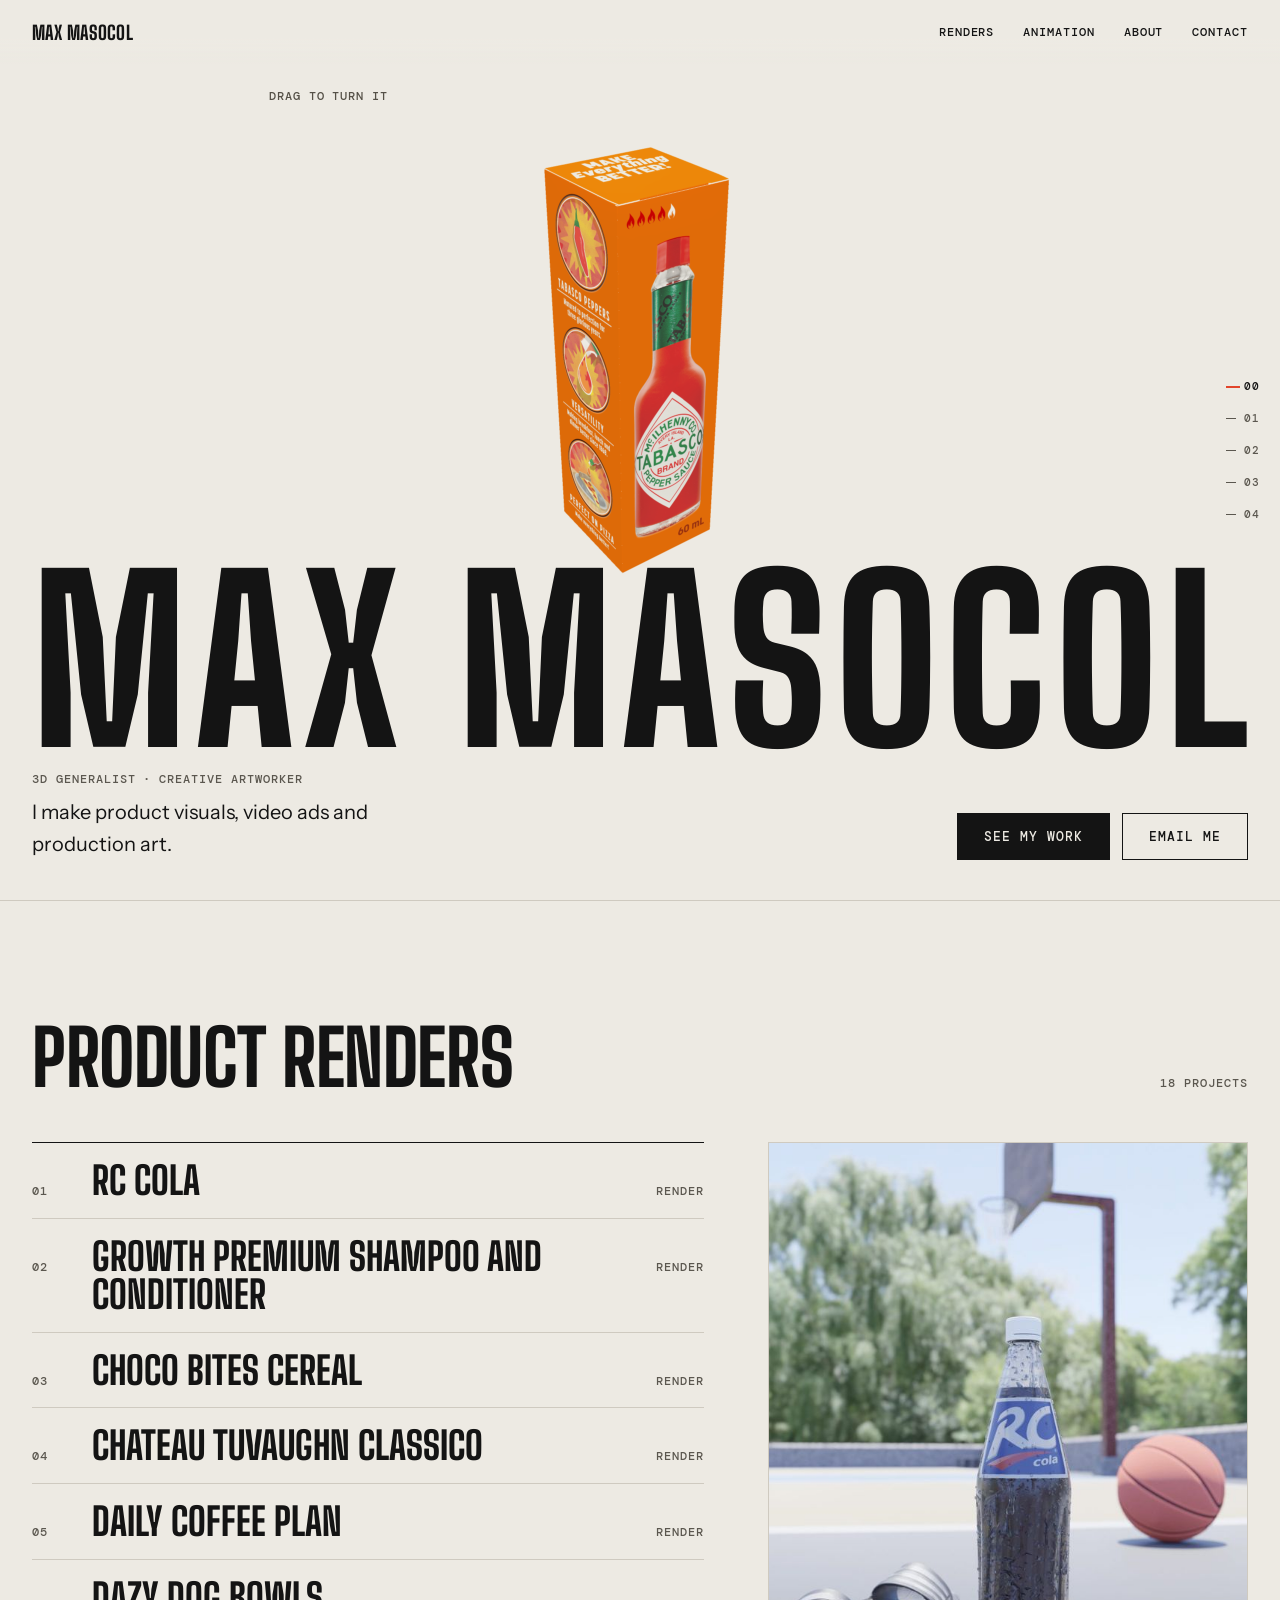
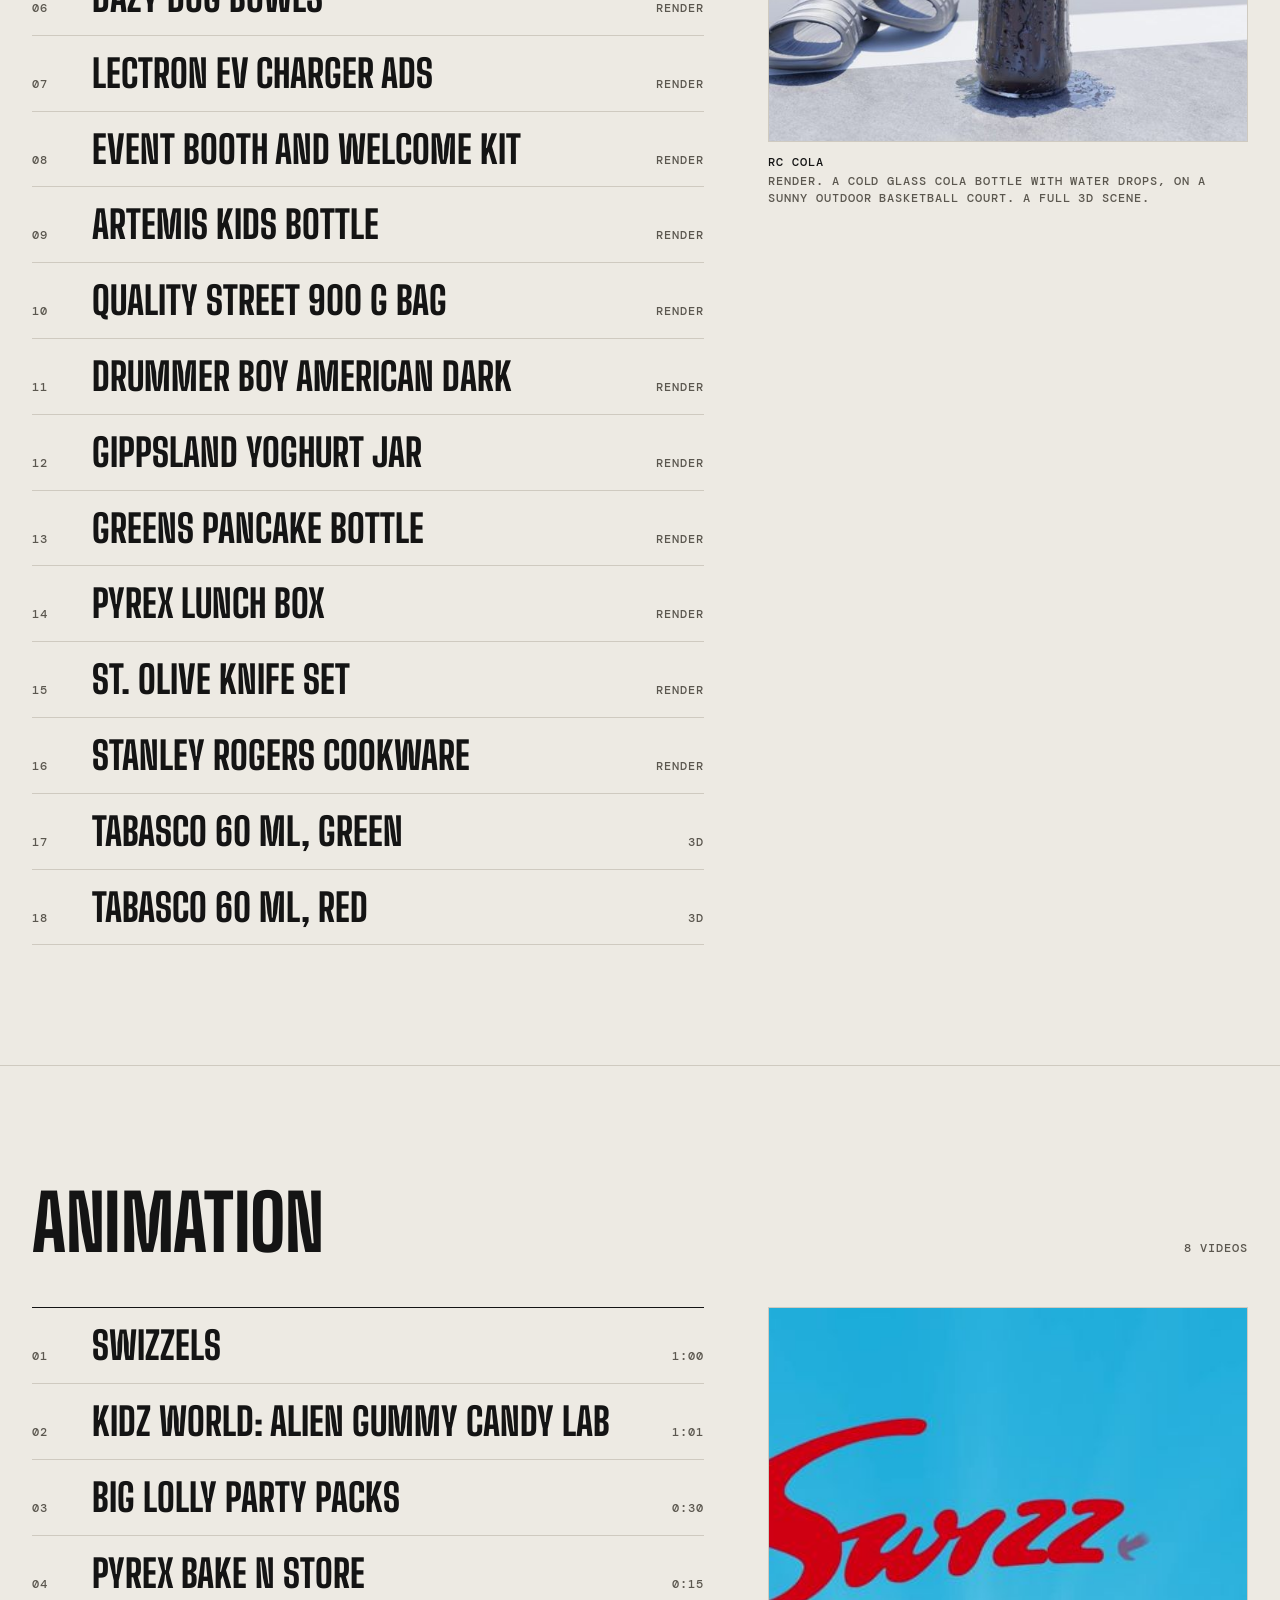
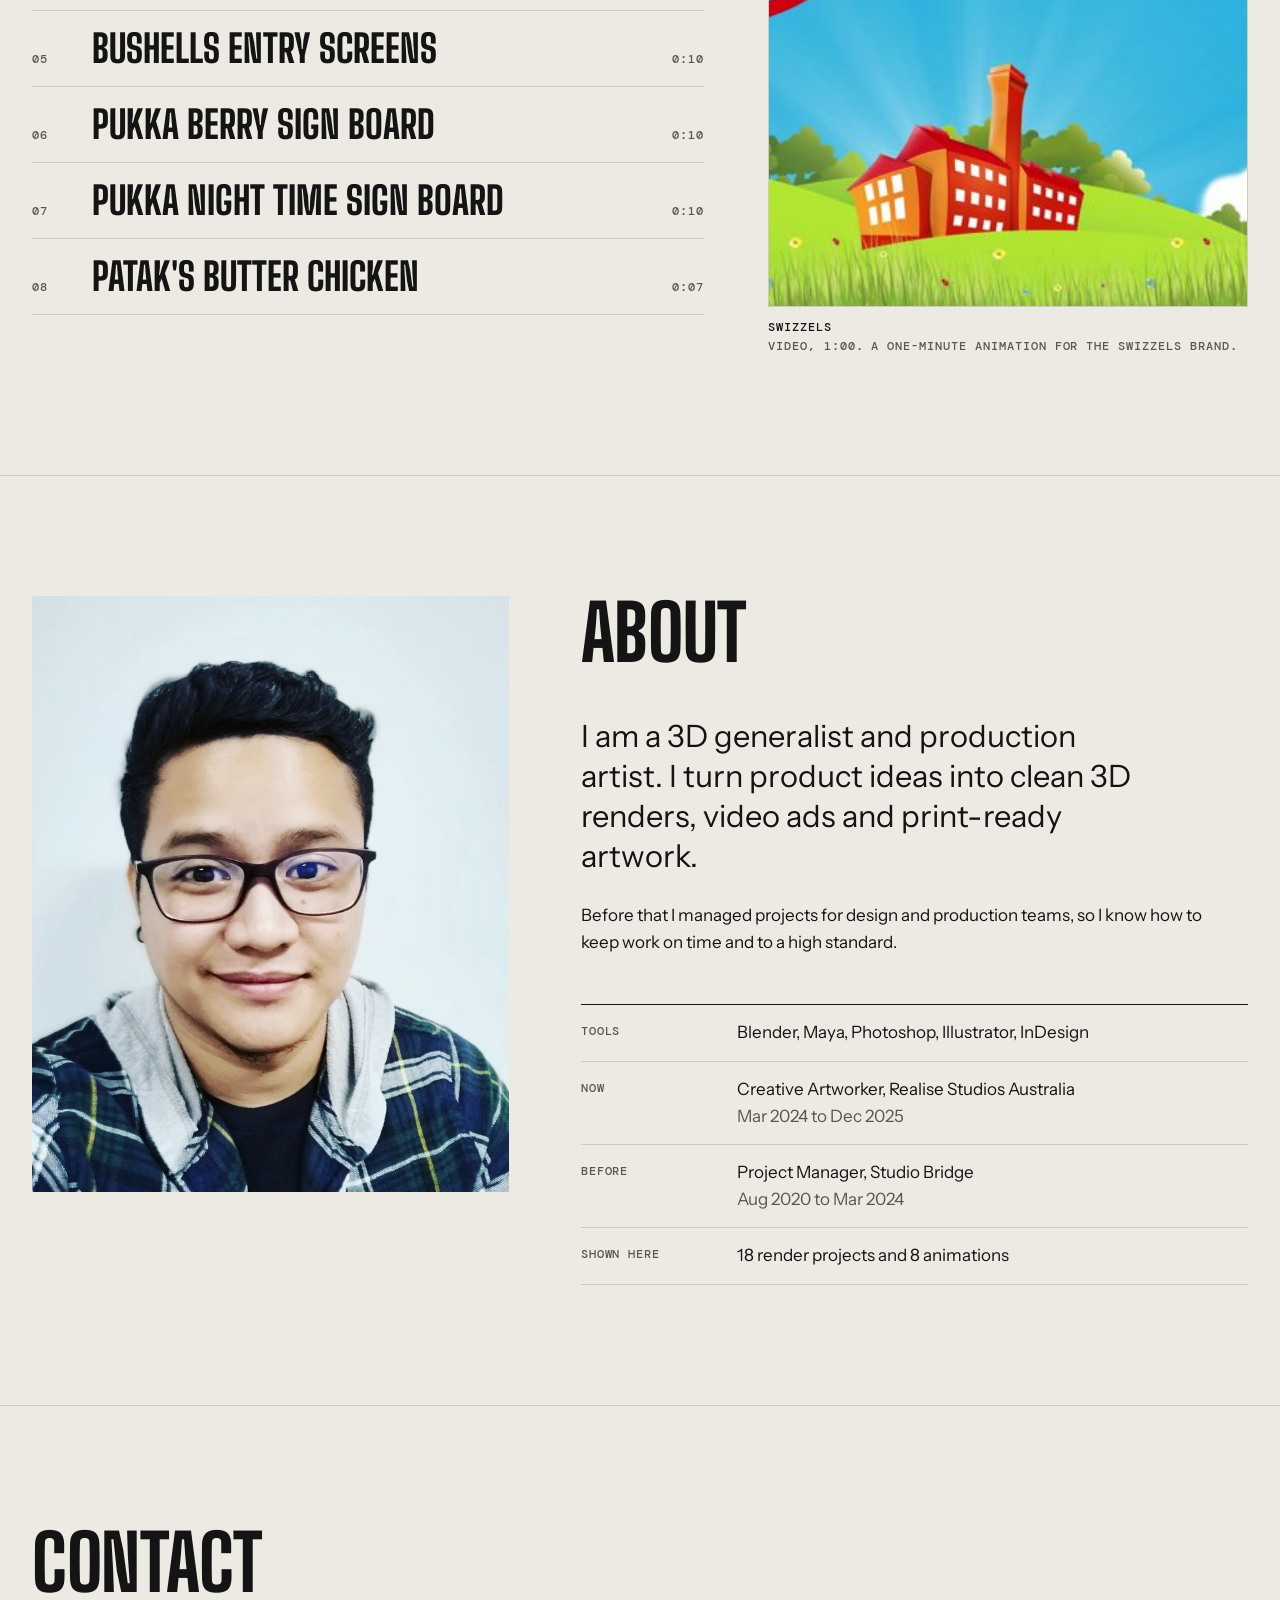
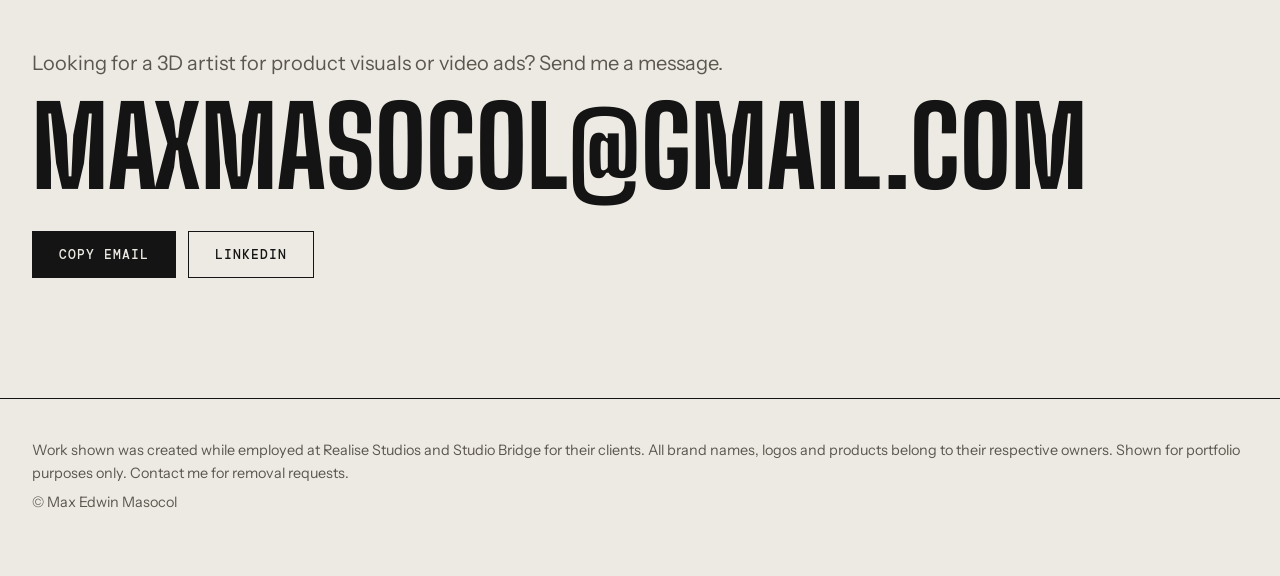
==== commit 8a055b71: "Update footer credit and removal-request note" ====
--- a/index.html
+++ b/index.html
@@ -81,7 +81,7 @@
 <li><button class="row" data-kind="d" data-key="d-tabasco-green" aria-label="Tabasco 60 mL, green: open"><span class="n mono">17</span><img class="rthumb" src="img/t/3d-tabasco-green.jpg" alt="" width="64" height="80" loading="lazy" decoding="async"><span class="rt">Tabasco 60 mL, green</span><span class="rk mono">3D</span><span class="rd">An interactive 3D bottle. Drag to turn it.</span></button></li>
 <li><button class="row" data-kind="d" data-key="d-tabasco-red" aria-label="Tabasco 60 mL, red: open"><span class="n mono">18</span><img class="rthumb" src="img/t/3d-tabasco-red.jpg" alt="" width="64" height="80" loading="lazy" decoding="async"><span class="rt">Tabasco 60 mL, red</span><span class="rk mono">3D</span><span class="rd">An interactive 3D bottle. Drag to turn it.</span></button></li>
         </ul>
-        <figure class="preview" aria-hidden="true"><div class="pv-frame"><img alt="" width="800" height="1000"></div><figcaption class="mono"></figcaption></figure>
+        <figure class="preview" aria-hidden="true"><div class="pv-frame"><img src="img/t/pf-p2-1.jpg" alt="" width="800" height="1000"></div><figcaption class="mono"></figcaption></figure>
       </div>
     </div>
   </section>
@@ -100,7 +100,7 @@
 <li><button class="row" data-kind="v" data-key="v-pukka-night-time-digital-sign-board" data-preview="video/pukka-night-time-digital-sign-board.mp4" aria-label="Pukka Night Time sign board: open"><span class="n mono">07</span><img class="rthumb" src="img/t/poster-pukka-night-time-digital-sign-board.jpg" alt="" width="64" height="80" loading="lazy" decoding="async"><span class="rt">Pukka Night Time sign board</span><span class="rk mono">0:10</span><span class="rd">A 10-second vertical sign-board animation with a tea box among night flowers.</span></button></li>
 <li><button class="row" data-kind="v" data-key="v-patak-butter-chicken-animation" data-preview="video/patak-butter-chicken-animation.mp4" aria-label="Patak&#x27;s Butter Chicken: open"><span class="n mono">08</span><img class="rthumb" src="img/t/poster-patak-butter-chicken-animation.jpg" alt="" width="64" height="80" loading="lazy" decoding="async"><span class="rt">Patak&#x27;s Butter Chicken</span><span class="rk mono">0:07</span><span class="rd">A 7-second vertical animation of a butter chicken paste jar.</span></button></li>
         </ul>
-        <figure class="preview" aria-hidden="true"><div class="pv-frame"><img alt="" width="800" height="1000"></div><figcaption class="mono"></figcaption></figure>
+        <figure class="preview" aria-hidden="true"><div class="pv-frame"><img src="img/t/poster-swizzels-animation.jpg" alt="" width="800" height="1000"></div><figcaption class="mono"></figcaption></figure>
       </div>
     </div>
   </section>
@@ -137,7 +137,7 @@
 
 <footer class="foot">
   <div class="wrap">
-    <p>Product brands and logos belong to their owners. Work created at Realise Studios and Studio Bridge.</p>
+    <p>Work shown was created while employed at Realise Studios and Studio Bridge for their clients. All brand names, logos and products belong to their respective owners. Shown for portfolio purposes only. Contact me for removal requests.</p>
     <p>&copy; Max Edwin Masocol</p>
   </div>
 </footer>
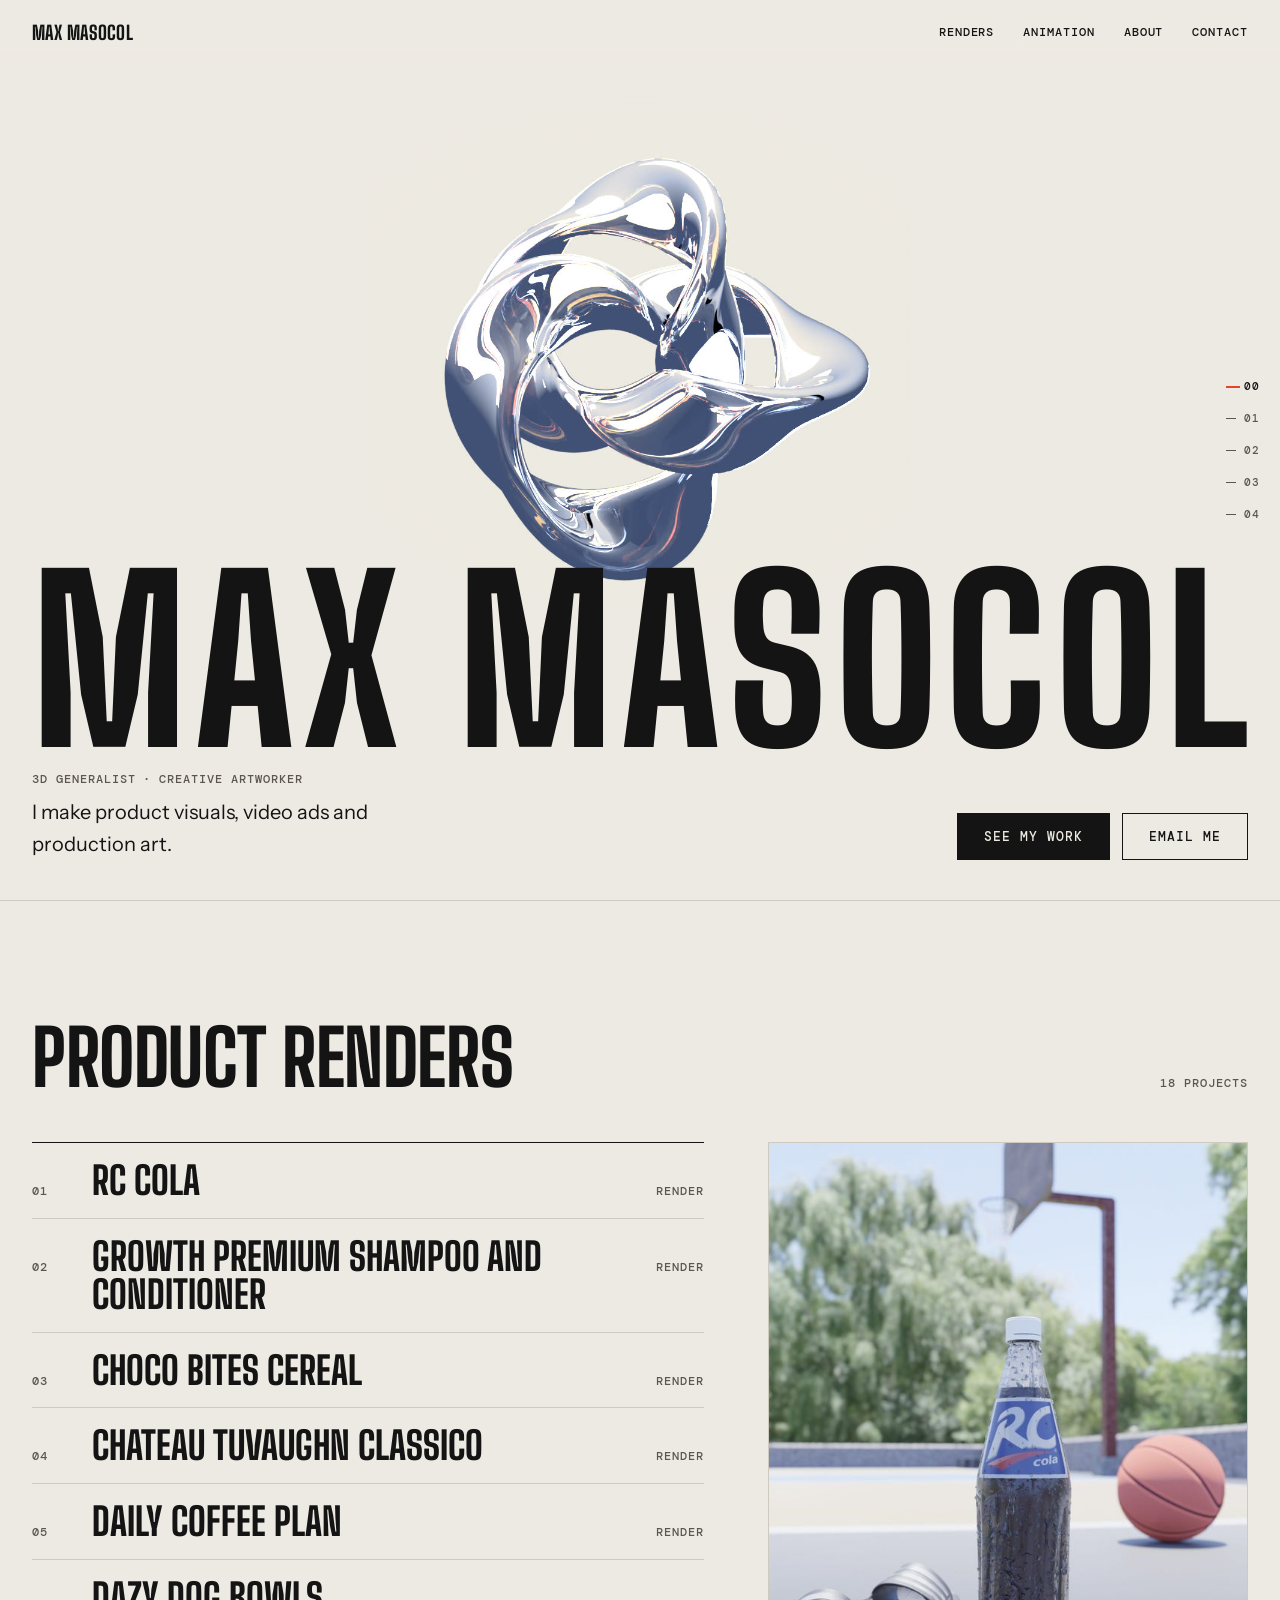
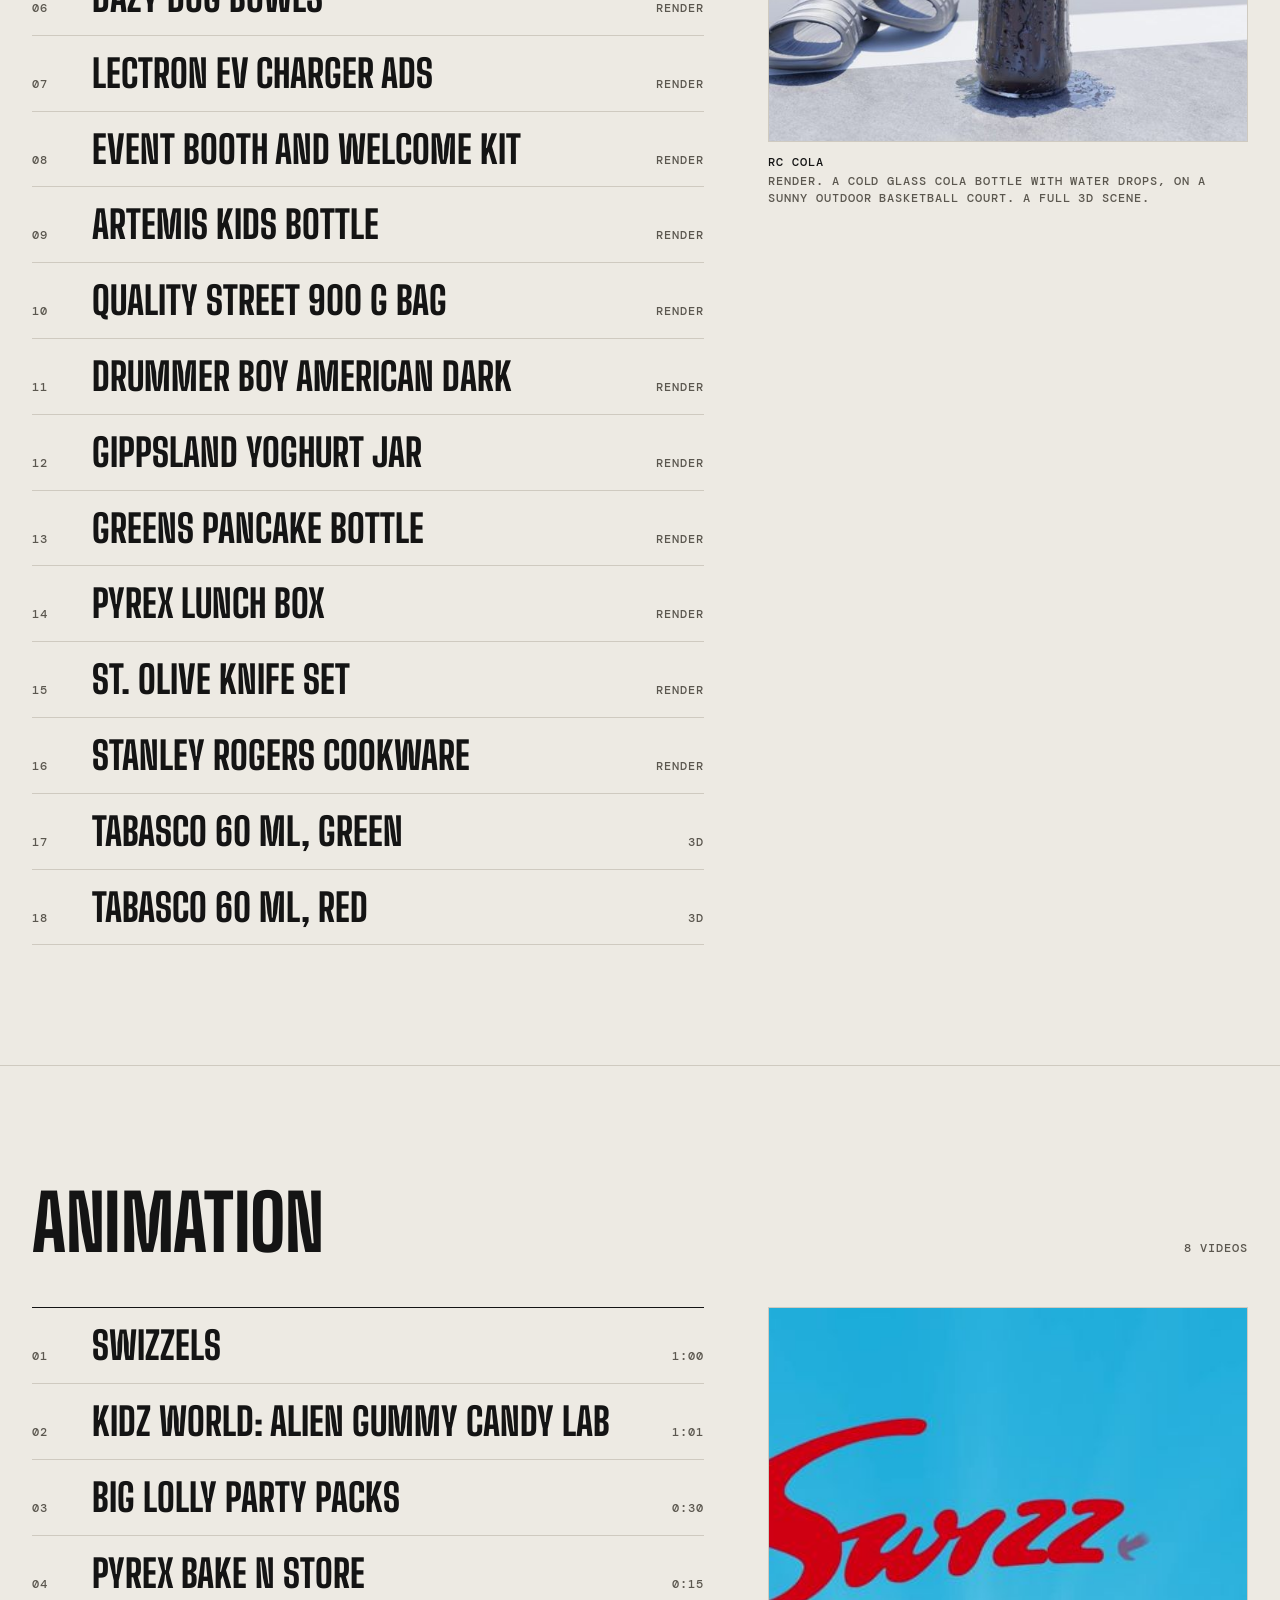
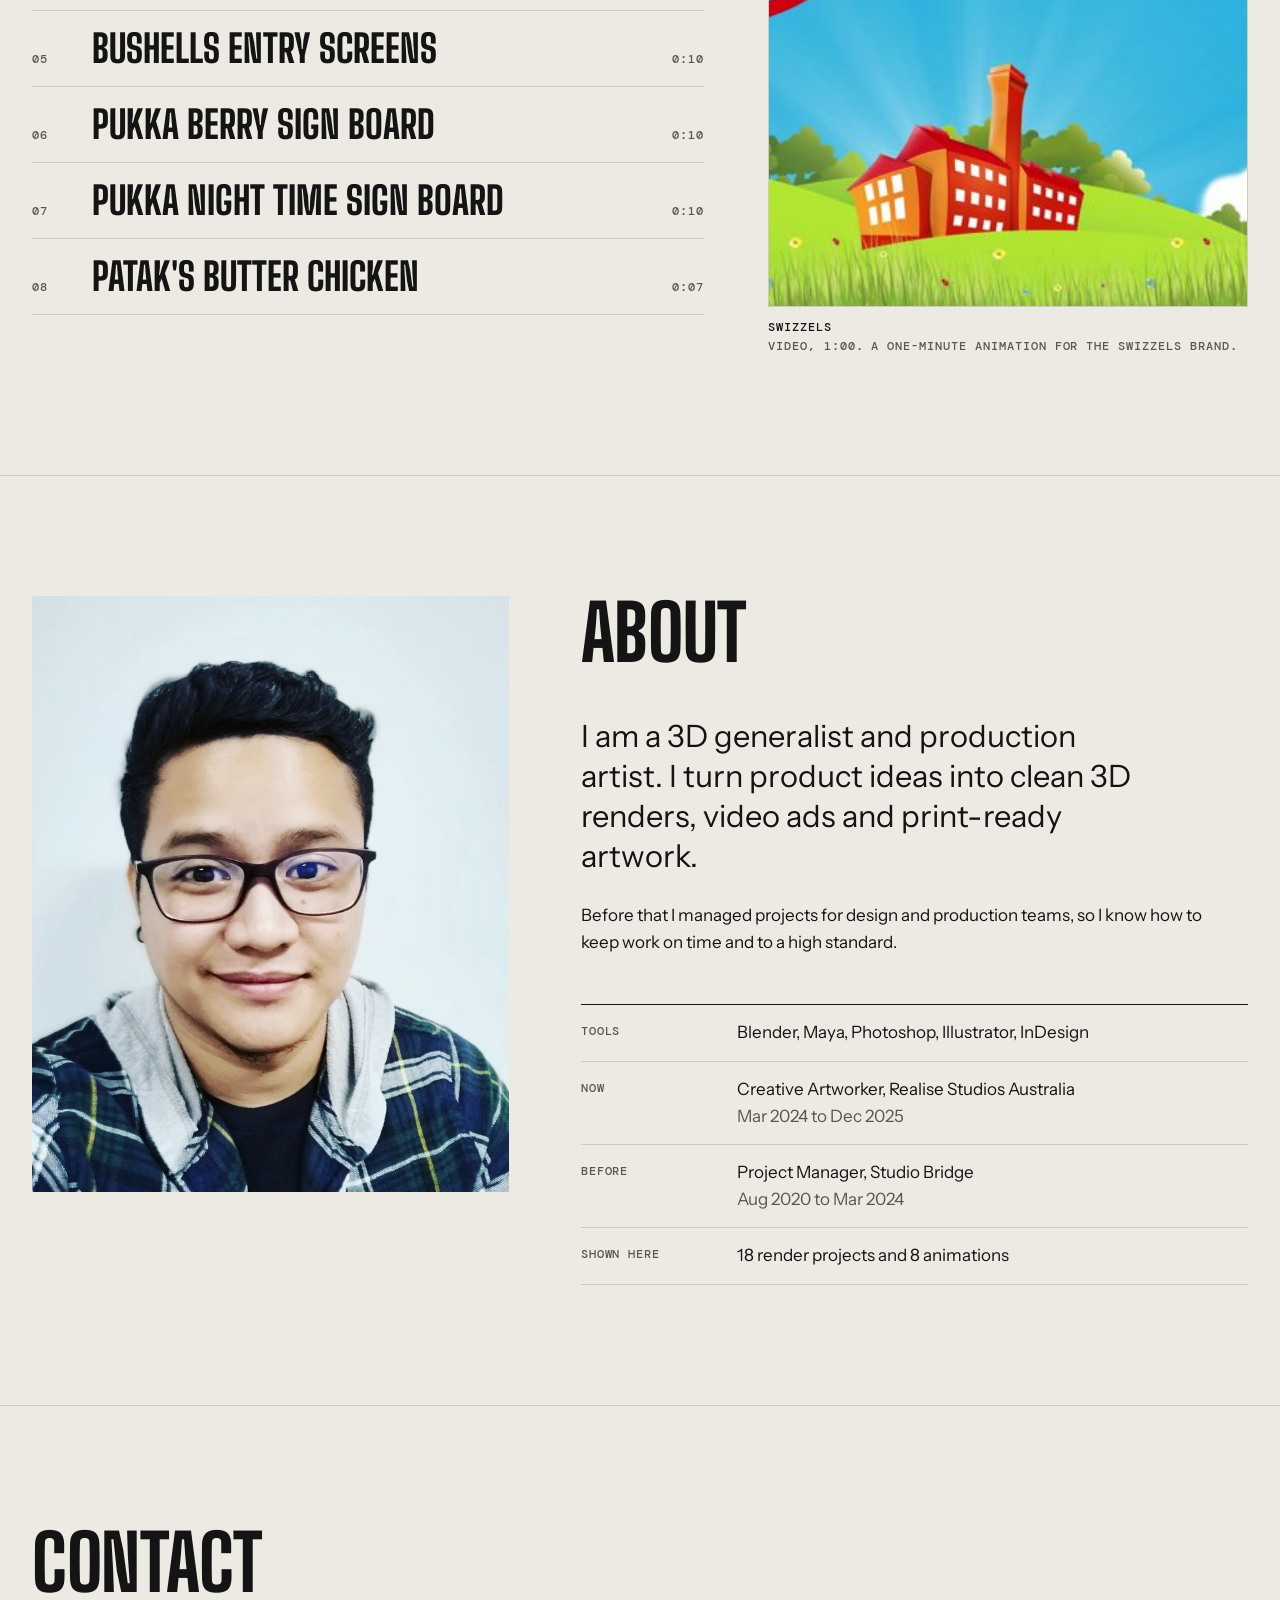
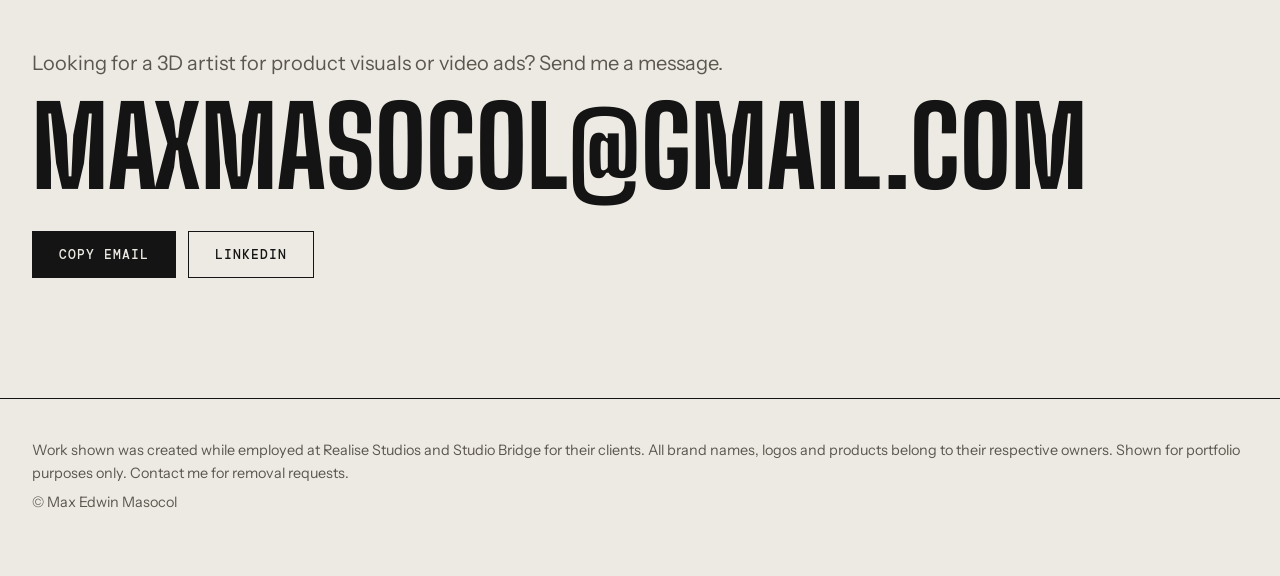
==== commit 9fb1df3a: "Hero: looping glass ribbon video replaces the 3D Tabasco centerpiece" ====
--- a/index.html
+++ b/index.html
@@ -41,9 +41,8 @@
 <main id="top">
   <section class="hero" id="home">
     <div class="wrap hero-in">
-      <div class="stage3d" role="group" aria-label="Interactive 3D model of a Tabasco pepper sauce box. Drag to turn it.">
-        <iframe src="3d/tabasco-red.html" title="Interactive 3D Tabasco box"></iframe>
-        <span class="hint mono">Drag to turn it</span>
+      <div class="glass">
+        <video autoplay muted loop playsinline preload="auto" poster="img/glass-poster.jpg" aria-hidden="true"><source src="video/glass-hero.mp4" type="video/mp4"></video>
       </div>
       <h1 aria-label="Max Masocol"><span class="ch" style="--i:0" aria-hidden="true">M</span><span class="ch" style="--i:1" aria-hidden="true">A</span><span class="ch" style="--i:2" aria-hidden="true">X</span><span class="sp"> </span><span class="ch" style="--i:4" aria-hidden="true">M</span><span class="ch" style="--i:5" aria-hidden="true">A</span><span class="ch" style="--i:6" aria-hidden="true">S</span><span class="ch" style="--i:7" aria-hidden="true">O</span><span class="ch" style="--i:8" aria-hidden="true">C</span><span class="ch" style="--i:9" aria-hidden="true">O</span><span class="ch" style="--i:10" aria-hidden="true">L</span></h1>
       <div class="hero-foot">
--- a/style.css
+++ b/style.css
@@ -50,9 +50,8 @@
 /* hero */
 .hero { min-height: 100svh; padding: 88px 0 40px; display: grid; }
 .hero-in { position: relative; display: grid; grid-template-rows: 1fr auto auto; gap: 20px; }
-.stage3d { position: relative; justify-self: center; mix-blend-mode: multiply; width: min(58vw, 760px); min-height: 0; overflow: hidden; align-self: stretch; }
-.stage3d iframe { position: absolute; left: -6%; top: -6%; width: 112%; height: 112%; border: 0; background: #fff; }
-.hint { position: absolute; left: 0; top: 0; color: var(--muted); }
+.glass { position: relative; justify-self: center; width: min(58vw, 760px); min-height: 0; align-self: stretch; -webkit-mask-image: radial-gradient(closest-side, #000 82%, transparent 100%); mask-image: radial-gradient(closest-side, #000 82%, transparent 100%); }
+.glass video { position: absolute; inset: 0; width: 100%; height: 100%; object-fit: contain; }
 h1 { position: relative; z-index: 2; pointer-events: none; font-size: min(17.5vw, 15rem); font-weight: 800; letter-spacing: -.01em; line-height: .8; display: flex; justify-content: space-between; margin-top: -.34em; white-space: nowrap; }
 .sp { width: .18em; }
 .hero-foot { display: grid; grid-template-columns: 1fr 1fr; gap: 8px 40px; align-items: end; }
@@ -126,7 +125,7 @@
 /* motion (only for visitors who have not asked for less) */
 @media (prefers-reduced-motion: no-preference) {
   .ch { display: inline-block; animation: rise .9s var(--ease) both; animation-delay: calc(var(--i) * 45ms + 100ms); }
-  .hero-foot > *, .stage3d { animation: fade .8s var(--ease) both; animation-delay: .5s; }
+  .hero-foot > *, .glass { animation: fade .8s var(--ease) both; animation-delay: .5s; }
   @keyframes rise { from { opacity: 0; transform: translateY(40%); } }
   @keyframes fade { from { opacity: 0; } }
   .js .reveal:not(.seen) { opacity: 0; transform: translateY(12px); }
@@ -141,7 +140,6 @@
   @keyframes slide-l { from { opacity: 0; transform: translateX(-24px); } }
 }
 @media (prefers-reduced-motion: reduce) { html { scroll-behavior: auto; } .row, .row::after { transition: none; } }
-@media (hover: none) { .stage3d iframe { pointer-events: none; } .hint { display: none; } }
 
 /* tablet and phone */
 @media (max-width: 960px) {
@@ -158,7 +156,7 @@
   .facts div { grid-template-columns: 1fr; gap: 2px; }
   .hero-foot { grid-template-columns: 1fr; }
   .hero-foot .actions { justify-content: flex-start; margin-top: 12px; }
-  .stage3d { width: 88vw; min-height: 46vh; }
+  .glass { width: 88vw; min-height: 46vh; }
 }
 @media (max-width: 560px) {
   .wrap { width: min(1280px, 100% - 32px); }
@@ -170,4 +168,3 @@
   .head { flex-direction: column; gap: 6px; margin-bottom: 32px; }
   .nav { display: none; }
 }
-@media (max-width: 960px) { .stage3d iframe { left: -12%; top: -12%; width: 124%; height: 124%; } }
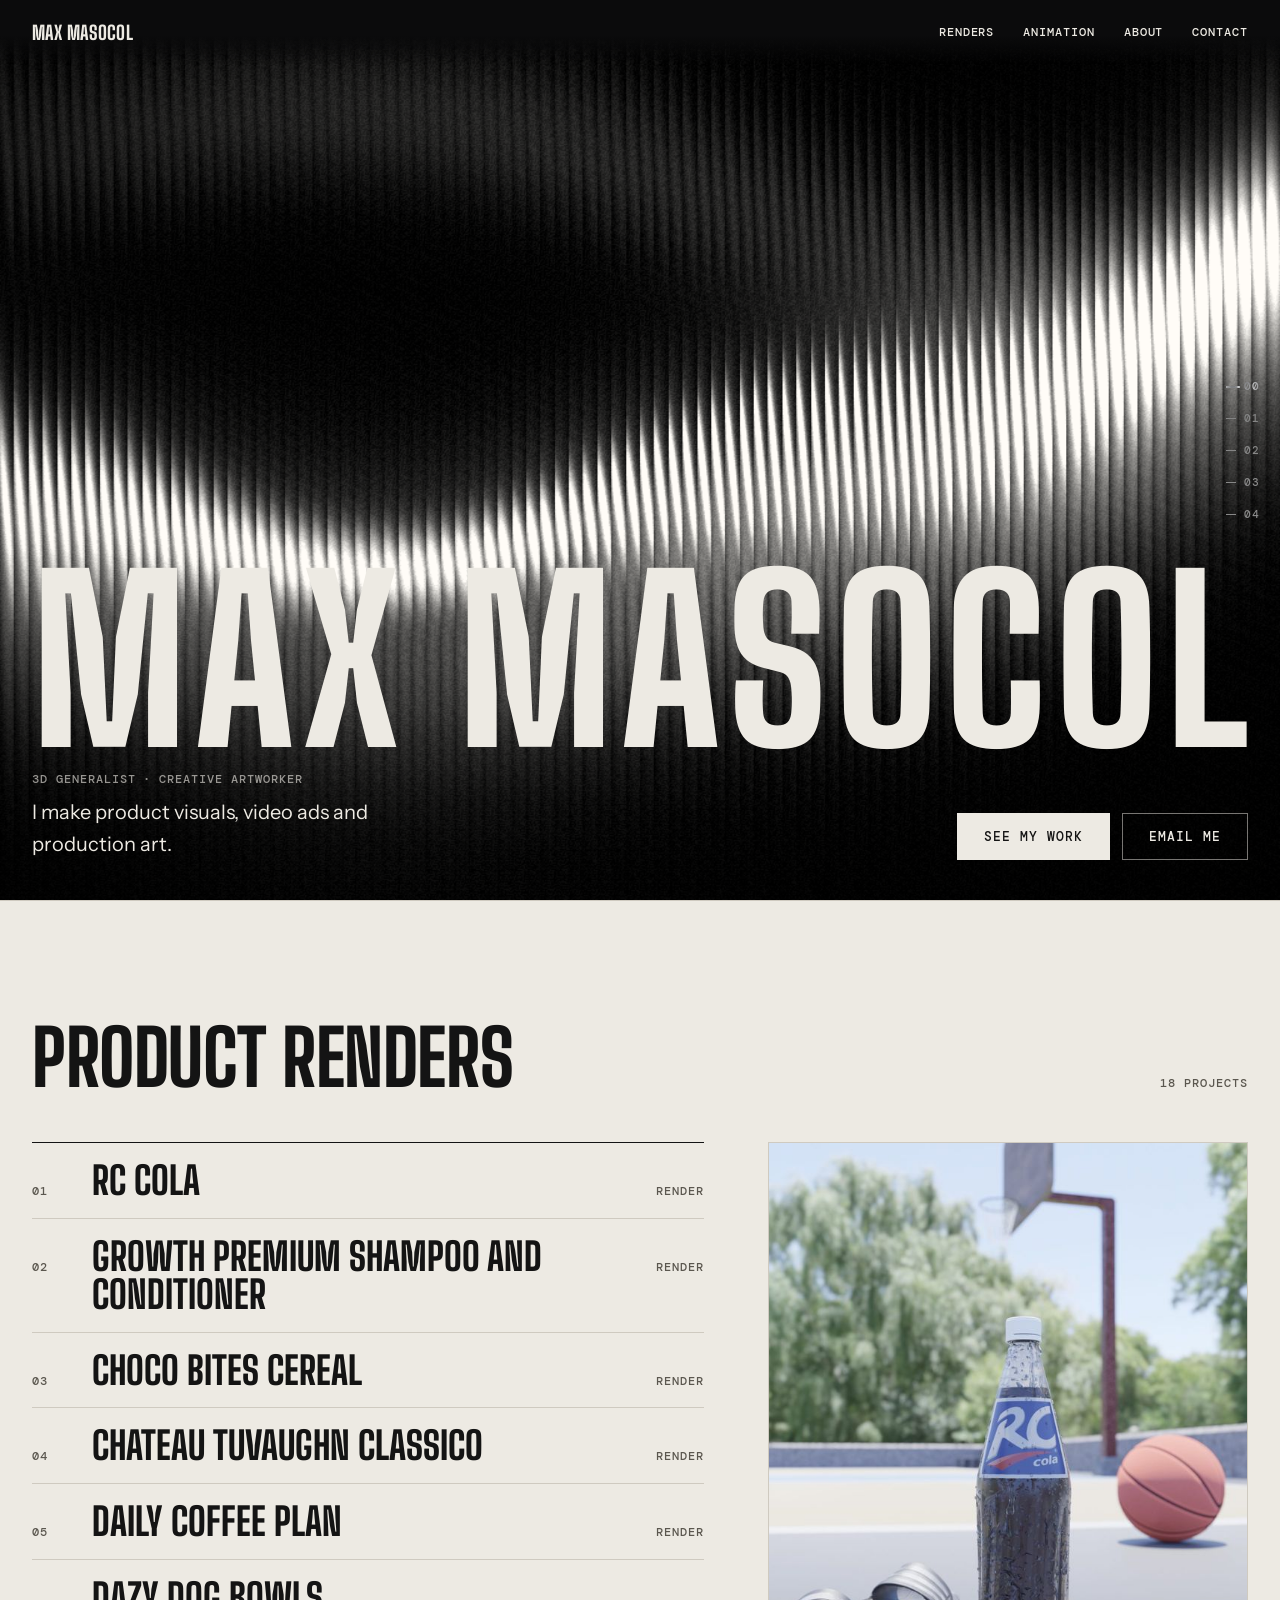
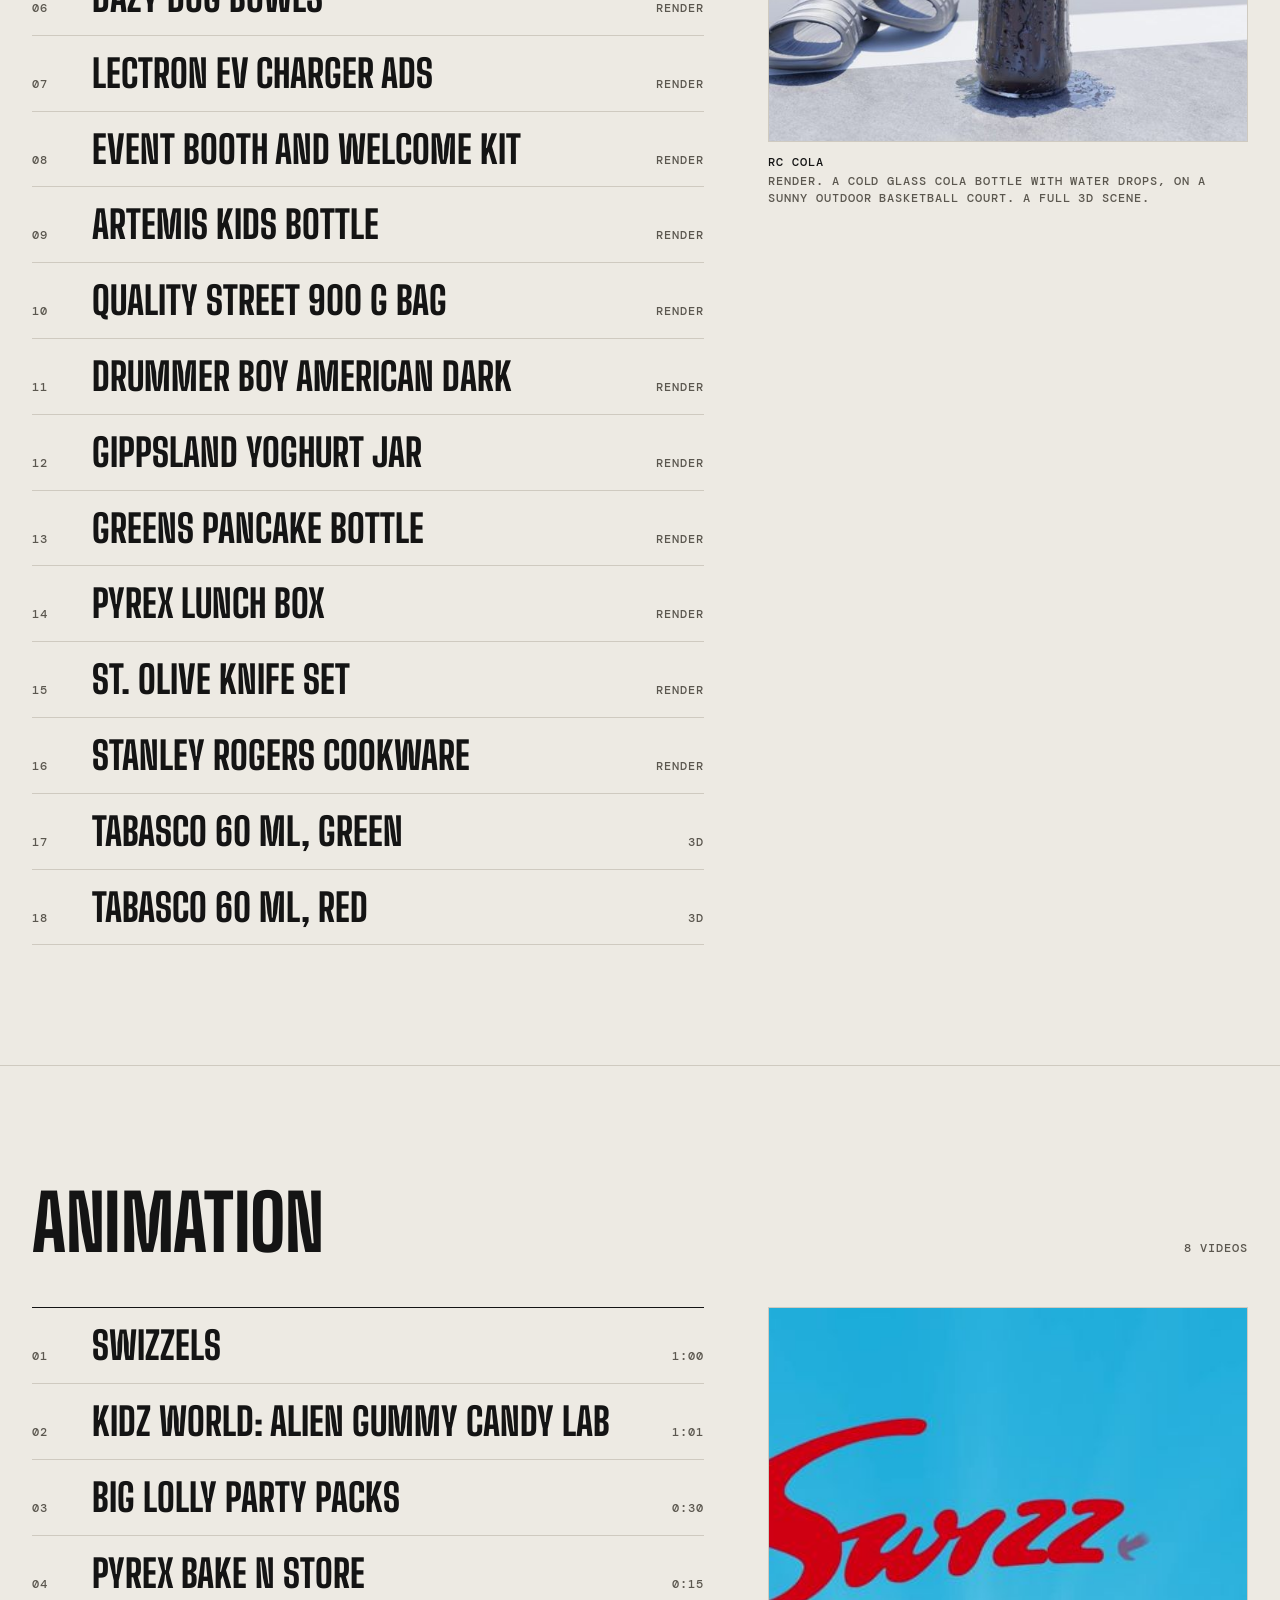
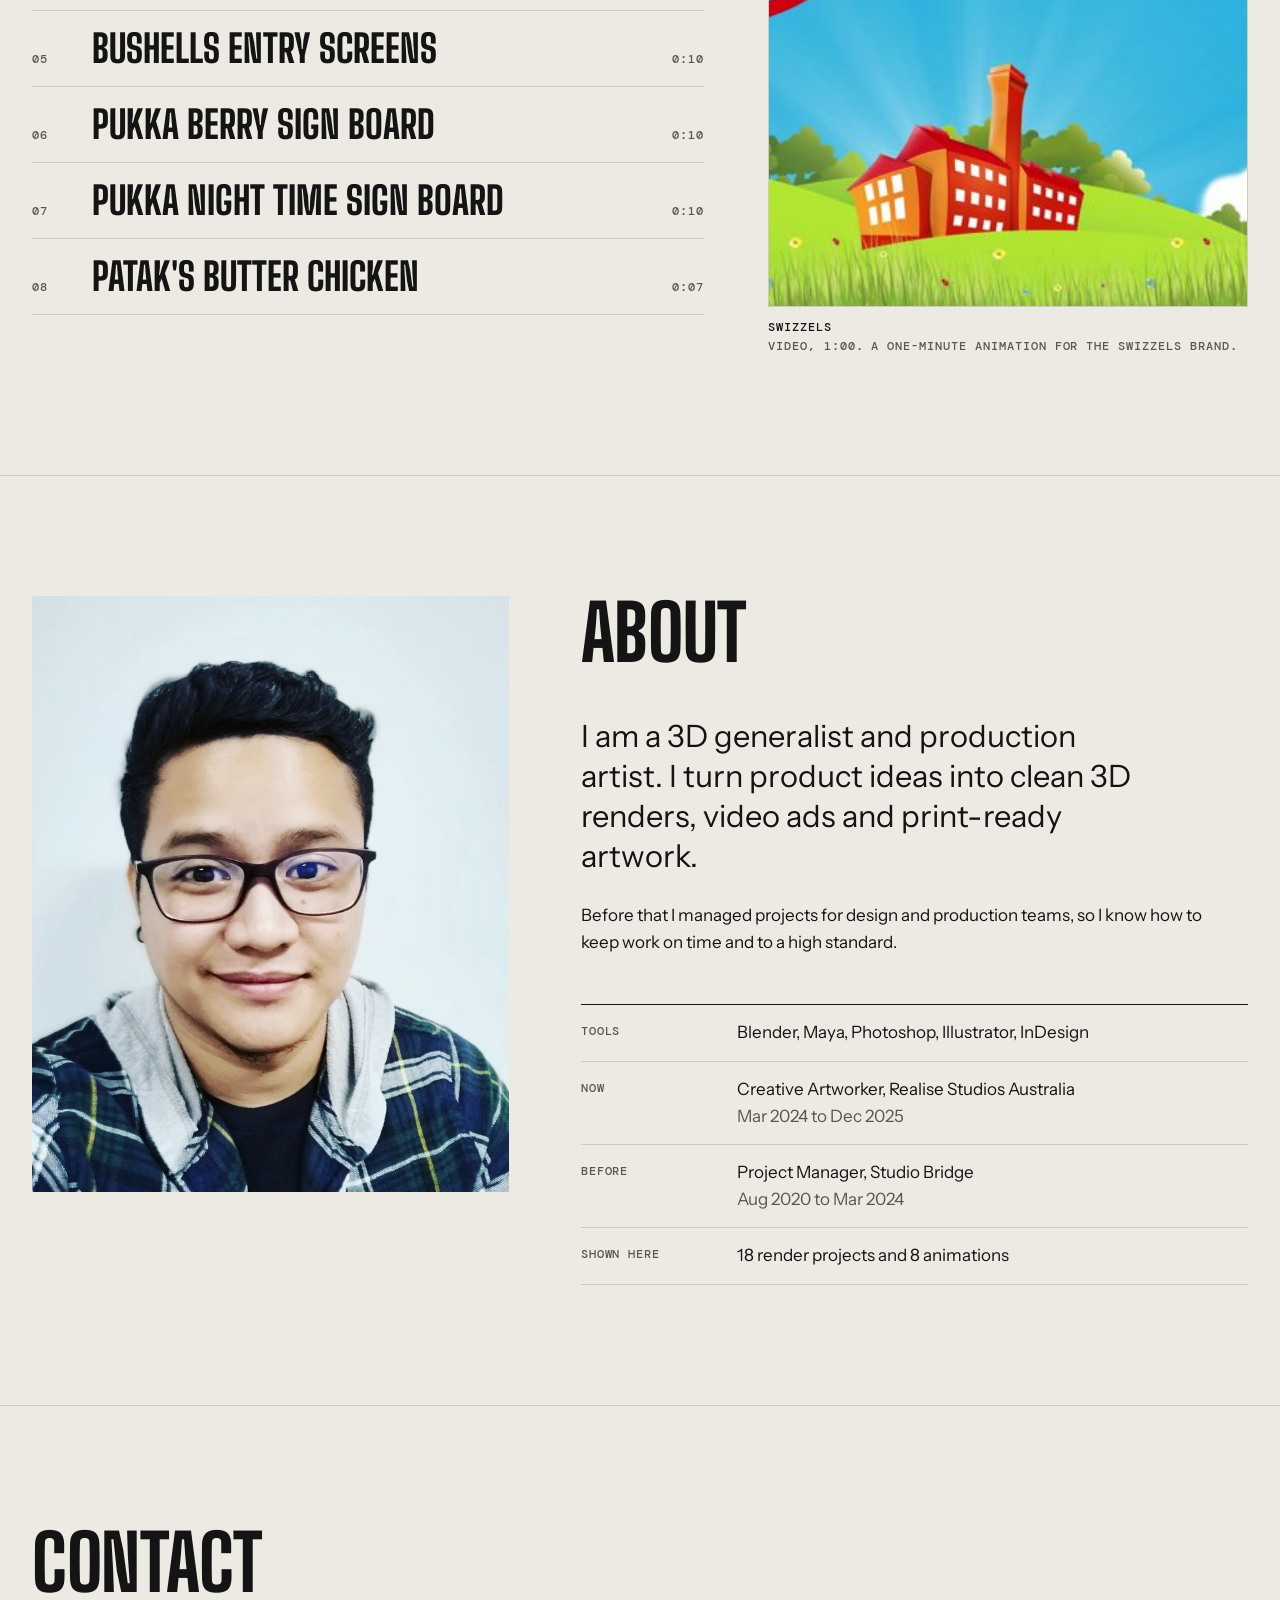
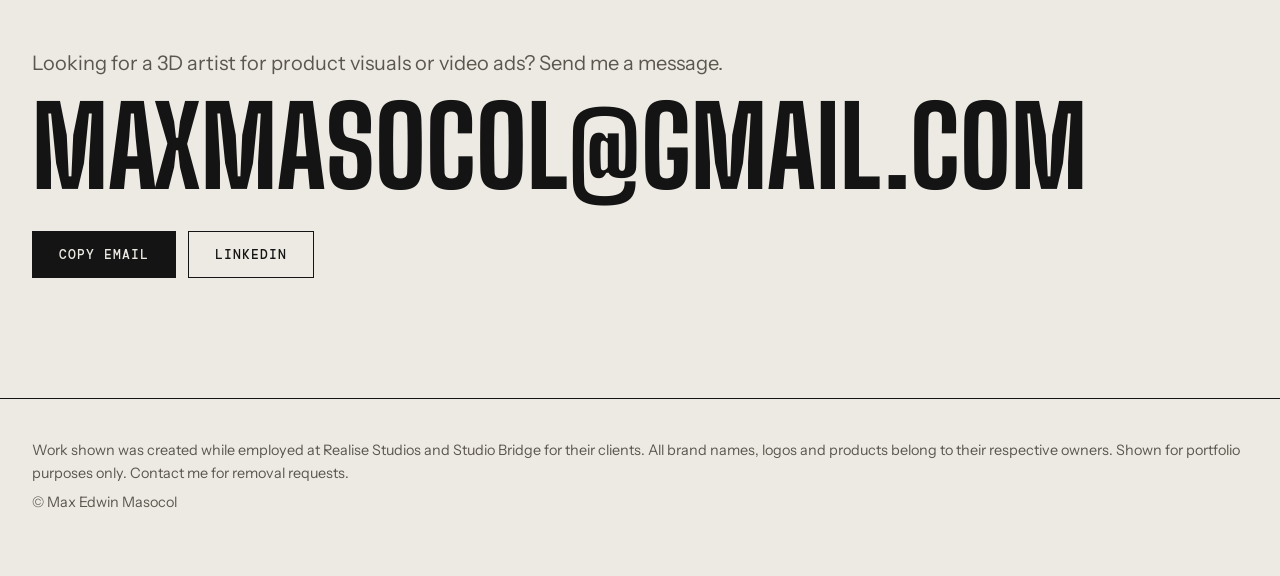
==== commit a2df03e2: "Hero: live ribbed-glass light wave shader on a dark hero" ====
--- a/index.html
+++ b/index.html
@@ -40,10 +40,9 @@
 
 <main id="top">
   <section class="hero" id="home">
+    <canvas class="wave" aria-hidden="true"></canvas>
     <div class="wrap hero-in">
-      <div class="glass">
-        <video autoplay muted loop playsinline preload="auto" poster="img/glass-poster.jpg" aria-hidden="true"><source src="video/glass-hero.mp4" type="video/mp4"></video>
-      </div>
+      
       <h1 aria-label="Max Masocol"><span class="ch" style="--i:0" aria-hidden="true">M</span><span class="ch" style="--i:1" aria-hidden="true">A</span><span class="ch" style="--i:2" aria-hidden="true">X</span><span class="sp"> </span><span class="ch" style="--i:4" aria-hidden="true">M</span><span class="ch" style="--i:5" aria-hidden="true">A</span><span class="ch" style="--i:6" aria-hidden="true">S</span><span class="ch" style="--i:7" aria-hidden="true">O</span><span class="ch" style="--i:8" aria-hidden="true">C</span><span class="ch" style="--i:9" aria-hidden="true">O</span><span class="ch" style="--i:10" aria-hidden="true">L</span></h1>
       <div class="hero-foot">
         <p class="mono">3D generalist &middot; Creative artworker</p>
@@ -151,6 +150,7 @@
 </dialog>
 
 <script id="data" type="application/json">{"p0": {"title": "RC Cola", "desc": "A cold glass cola bottle with water drops, on a sunny outdoor basketball court. A full 3D scene.", "thumb": "img/t/pf-p2-1.jpg", "label": "Render", "items": [{"t": "img", "src": "img/pf-p2-1.jpg"}]}, "p1": {"title": "Growth Premium shampoo and conditioner", "desc": "Label artwork for a natural shampoo and conditioner, plus a product shot of the bottles outdoors on a rock.", "thumb": "img/t/pf-p3-1.jpg", "label": "Render", "items": [{"t": "img", "src": "img/pf-p3-1.jpg"}, {"t": "img", "src": "img/pf-p3-2.jpg"}, {"t": "img", "src": "img/pf-p3-3.jpg"}]}, "p2": {"title": "Choco Bites cereal", "desc": "Cereal box packaging, from the flat layout to a finished box next to a bowl of cereal.", "thumb": "img/t/pf-p4-2.jpg", "label": "Render", "items": [{"t": "img", "src": "img/pf-p4-2.jpg"}, {"t": "img", "src": "img/pf-p4-1.jpg"}]}, "p3": {"title": "Chateau Tuvaughn Classico", "desc": "A wine label design and a render of two bottles chilling in ice.", "thumb": "img/t/pf-p5-2.jpg", "label": "Render", "items": [{"t": "img", "src": "img/pf-p5-2.jpg"}, {"t": "img", "src": "img/pf-p5-1.jpg"}]}, "p4": {"title": "Daily Coffee Plan", "desc": "A boxed weekly planner for project managers, shown open on a display stand in a warm room.", "thumb": "img/t/pf-p6-1.jpg", "label": "Render", "items": [{"t": "img", "src": "img/pf-p6-1.jpg"}]}, "p5": {"title": "Dazy Dog bowls", "desc": "Stainless steel dog bowls in several colors, shown alone, stacked and with their gift boxes.", "thumb": "img/t/pf-p7-10.jpg", "label": "Render", "items": [{"t": "img", "src": "img/pf-p7-10.jpg"}, {"t": "img", "src": "img/pf-p7-9.jpg"}, {"t": "img", "src": "img/pf-p7-11.jpg"}, {"t": "img", "src": "img/pf-p7-12.jpg"}, {"t": "img", "src": "img/pf-p7-3.jpg"}, {"t": "img", "src": "img/pf-p7-4.jpg"}]}, "p6": {"title": "Lectron EV charger ads", "desc": "A web banner and two product listing images for a home electric car charger.", "thumb": "img/t/pf-p8-2.jpg", "label": "Render", "items": [{"t": "img", "src": "img/pf-p8-2.jpg"}, {"t": "img", "src": "img/pf-p8-1.jpg"}, {"t": "img", "src": "img/pf-p8-3.jpg"}]}, "p7": {"title": "Event booth and welcome kit", "desc": "Mockups of a trade show booth and a welcome kit: banners, a display wall, a drawstring bag, a bottle and notebooks.", "thumb": "img/t/pf-p10-1.jpg", "label": "Render", "items": [{"t": "img", "src": "img/pf-p10-1.jpg"}, {"t": "img", "src": "img/pf-p10-2.jpg"}, {"t": "img", "src": "img/pf-p9-1.jpg"}]}, "p8": {"title": "Artemis kids bottle", "desc": "A clean studio render of an amber glass bottle with a white cap.", "thumb": "img/t/artemis-kids-bottle-1.jpg", "label": "Render", "items": [{"t": "img", "src": "img/artemis-kids-bottle-1.jpg"}]}, "p9": {"title": "Quality Street 900 g bag", "desc": "A pack render of a large bag of sweets, with the clear window showing the candy inside.", "thumb": "img/t/bag-samples-1.jpg", "label": "Render", "items": [{"t": "img", "src": "img/bag-samples-1.jpg"}]}, "p10": {"title": "Drummer Boy American Dark", "desc": "A tall bottle with a cork stopper, rendered in a soft studio setting.", "thumb": "img/t/drummer-boy-bottleshots-americandark-1.jpg", "label": "Render", "items": [{"t": "img", "src": "img/drummer-boy-bottleshots-americandark-1.jpg"}]}, "p11": {"title": "Gippsland yoghurt jar", "desc": "A yoghurt jar with a cork lid and an embossed brand name, shown from two angles.", "thumb": "img/t/gippsland-yoghurt-jar-1.jpg", "label": "Render", "items": [{"t": "img", "src": "img/gippsland-yoghurt-jar-1.jpg"}, {"t": "img", "src": "img/gippsland-yoghurt-jar-2.jpg"}]}, "p12": {"title": "Greens pancake bottle", "desc": "A large white bottle with a green cap, shown from four angles.", "thumb": "img/t/greens-pancake-bottle-large-1.jpg", "label": "Render", "items": [{"t": "img", "src": "img/greens-pancake-bottle-large-1.jpg"}, {"t": "img", "src": "img/greens-pancake-bottle-large-2.jpg"}, {"t": "img", "src": "img/greens-pancake-bottle-large-3.jpg"}, {"t": "img", "src": "img/greens-pancake-bottle-large-4.jpg"}]}, "p13": {"title": "Pyrex lunch box", "desc": "A clear glass food dish, rendered with realistic glass and reflections.", "thumb": "img/t/pyrex-lunchbox-1.jpg", "label": "Render", "items": [{"t": "img", "src": "img/pyrex-lunchbox-1.jpg"}]}, "p14": {"title": "St. Olive knife set", "desc": "A chef's knife and the boxed 6-piece knife block set.", "thumb": "img/t/st-olive-6-piece-knife-block-2.jpg", "label": "Render", "items": [{"t": "img", "src": "img/st-olive-6-piece-knife-block-2.jpg"}, {"t": "img", "src": "img/st-olive-6-piece-knife-block-1.jpg"}]}, "p15": {"title": "Stanley Rogers cookware", "desc": "Stainless steel pots and pans: a casserole, a saucepan, a paella pan and a saute pan, each from two angles.", "thumb": "img/t/stanley-rogers-matrix-casserole-24cm-1.jpg", "label": "Render", "items": [{"t": "img", "src": "img/stanley-rogers-matrix-casserole-24cm-1.jpg"}, {"t": "img", "src": "img/stanley-rogers-matrix-casserole-24cm-2.jpg"}, {"t": "img", "src": "img/stanley-rogers-matrix-saucepan-18cm-1.jpg"}, {"t": "img", "src": "img/stanley-rogers-matrix-saucepan-18cm-2.jpg"}, {"t": "img", "src": "img/stanley-rogers-paella-pan-32cm-180mm-1.jpg"}, {"t": "img", "src": "img/stanley-rogers-paella-pan-32cm-180mm-2.jpg"}, {"t": "img", "src": "img/stanley-rogers-saute-pan-26cm-1.jpg"}, {"t": "img", "src": "img/stanley-rogers-saute-pan-26cm-2.jpg"}]}, "d-tabasco-green": {"title": "Tabasco 60 mL, green", "desc": "An interactive 3D bottle. Drag to turn it.", "thumb": "img/t/3d-tabasco-green.jpg", "label": "Interactive 3D", "items": [{"t": "3d", "src": "3d/tabasco-green.html"}]}, "d-tabasco-red": {"title": "Tabasco 60 mL, red", "desc": "An interactive 3D bottle. Drag to turn it.", "thumb": "img/t/3d-tabasco-red.jpg", "label": "Interactive 3D", "items": [{"t": "3d", "src": "3d/tabasco-red.html"}]}, "v-swizzels-animation": {"title": "Swizzels", "desc": "A one-minute animation for the Swizzels brand.", "thumb": "img/t/poster-swizzels-animation.jpg", "label": "Video, 1:00", "items": [{"t": "video", "src": "video/swizzels-animation.mp4", "poster": "img/poster-swizzels-animation.jpg"}]}, "v-kidz-world-sodacans-alien-candy-animation": {"title": "Kidz World: Alien Gummy Candy Lab", "desc": "A one-minute animation about alien gummy candy and soda cans.", "thumb": "img/t/poster-kidz-world-sodacans-alien-candy-animation.jpg", "label": "Video, 1:01", "items": [{"t": "video", "src": "video/kidz-world-sodacans-alien-candy-animation.mp4", "poster": "img/poster-kidz-world-sodacans-alien-candy-animation.jpg"}]}, "v-big-lolly-party-packs-socials-animation": {"title": "Big Lolly party packs", "desc": "A square 30-second animation for social media, full of balloons and confetti.", "thumb": "img/t/poster-big-lolly-party-packs-socials-animation.jpg", "label": "Video, 0:30", "items": [{"t": "video", "src": "video/big-lolly-party-packs-socials-animation.mp4", "poster": "img/poster-big-lolly-party-packs-socials-animation.jpg"}]}, "v-pyrex-bake-n-store-animation": {"title": "Pyrex Bake N Store", "desc": "A 15-second square animation for Pyrex with the \u201cStore it!\u201d line.", "thumb": "img/t/poster-pyrex-bake-n-store-animation.jpg", "label": "Video, 0:15", "items": [{"t": "video", "src": "video/pyrex-bake-n-store-animation.mp4", "poster": "img/poster-pyrex-bake-n-store-animation.jpg"}]}, "v-bushells-entry-screens": {"title": "Bushells entry screens", "desc": "A 10-second vertical animation for entry screens, built around a Blue Label tea box.", "thumb": "img/t/poster-bushells-entry-screens.jpg", "label": "Video, 0:10", "items": [{"t": "video", "src": "video/bushells-entry-screens.mp4", "poster": "img/poster-bushells-entry-screens.jpg"}]}, "v-pukka-berry-digital-sign-board": {"title": "Pukka Berry sign board", "desc": "A 10-second vertical sign-board animation with a tea box among berries.", "thumb": "img/t/poster-pukka-berry-digital-sign-board.jpg", "label": "Video, 0:10", "items": [{"t": "video", "src": "video/pukka-berry-digital-sign-board.mp4", "poster": "img/poster-pukka-berry-digital-sign-board.jpg"}]}, "v-pukka-night-time-digital-sign-board": {"title": "Pukka Night Time sign board", "desc": "A 10-second vertical sign-board animation with a tea box among night flowers.", "thumb": "img/t/poster-pukka-night-time-digital-sign-board.jpg", "label": "Video, 0:10", "items": [{"t": "video", "src": "video/pukka-night-time-digital-sign-board.mp4", "poster": "img/poster-pukka-night-time-digital-sign-board.jpg"}]}, "v-patak-butter-chicken-animation": {"title": "Patak's Butter Chicken", "desc": "A 7-second vertical animation of a butter chicken paste jar.", "thumb": "img/t/poster-patak-butter-chicken-animation.jpg", "label": "Video, 0:07", "items": [{"t": "video", "src": "video/patak-butter-chicken-animation.mp4", "poster": "img/poster-patak-butter-chicken-animation.jpg"}]}}</script>
+<script src="wave.js"></script>
 <script src="app.js"></script>
 </body>
 </html>
--- a/style.css
+++ b/style.css
@@ -29,14 +29,14 @@
 nav a:hover, nav a.on { background-size: 100% 2px; }
 
 /* side rail */
-.rail { position: fixed; right: 20px; top: 50%; transform: translateY(-50%); z-index: 9; list-style: none; margin: 0; padding: 0; display: none; }
-.rail a { position: relative; display: flex; justify-content: flex-end; align-items: center; padding: 9px 0; text-decoration: none; font: 500 .7rem "DM Mono", monospace; letter-spacing: .08em; text-transform: uppercase; color: var(--muted); }
+.rail { mix-blend-mode: difference; position: fixed; right: 20px; top: 50%; transform: translateY(-50%); z-index: 9; list-style: none; margin: 0; padding: 0; display: none; }
+.rail a { position: relative; display: flex; justify-content: flex-end; align-items: center; padding: 9px 0; text-decoration: none; font: 500 .7rem "DM Mono", monospace; letter-spacing: .08em; text-transform: uppercase; color: #fff; opacity: .55; transition: opacity .2s; }
 .rail span { position: absolute; right: 100%; margin-right: 14px; white-space: nowrap; opacity: 0; transform: translateX(6px); transition: opacity .2s, transform .25s var(--ease); }
 .rail a:hover span, .rail a:focus-visible span { opacity: 1; transform: none; }
 .rail b { font-weight: 500; position: relative; padding-left: 18px; }
 .rail b::before { content: ""; position: absolute; left: 0; top: 50%; width: 10px; height: 1px; background: currentColor; transition: width .25s var(--ease), background .2s; }
-.rail a.on { color: var(--ink); }
-.rail a.on b::before { width: 14px; background: var(--accent); height: 2px; }
+.rail a.on { opacity: 1; }
+.rail a.on b::before { width: 14px; height: 2px; }
 @media (min-width: 1100px) { .rail { display: block; } }
 
 /* buttons */
@@ -48,14 +48,13 @@
 .btn.ghost:hover { background: var(--accent); }
 
 /* hero */
-.hero { min-height: 100svh; padding: 88px 0 40px; display: grid; }
-.hero-in { position: relative; display: grid; grid-template-rows: 1fr auto auto; gap: 20px; }
-.glass { position: relative; justify-self: center; width: min(58vw, 760px); min-height: 0; align-self: stretch; -webkit-mask-image: radial-gradient(closest-side, #000 82%, transparent 100%); mask-image: radial-gradient(closest-side, #000 82%, transparent 100%); }
-.glass video { position: absolute; inset: 0; width: 100%; height: 100%; object-fit: contain; }
-h1 { position: relative; z-index: 2; pointer-events: none; font-size: min(17.5vw, 15rem); font-weight: 800; letter-spacing: -.01em; line-height: .8; display: flex; justify-content: space-between; margin-top: -.34em; white-space: nowrap; }
+.hero { position: relative; overflow: hidden; min-height: 100svh; padding: 88px 0 40px; display: grid; background: #0B0B0C; color: var(--bg); }
+.hero-in { position: relative; z-index: 1; display: grid; grid-template-rows: 1fr auto; gap: 20px; }
+.wave { position: absolute; inset: 0; width: 100%; height: 100%; display: block; }
+h1 { position: relative; z-index: 2; pointer-events: none; font-size: min(17.5vw, 15rem); font-weight: 800; letter-spacing: -.01em; line-height: .8; display: flex; justify-content: space-between; align-self: end; white-space: nowrap; }
 .sp { width: .18em; }
 .hero-foot { display: grid; grid-template-columns: 1fr 1fr; gap: 8px 40px; align-items: end; }
-.hero-foot .mono { grid-column: 1 / -1; color: var(--muted); margin: 0; }
+.hero-foot .mono { grid-column: 1 / -1; color: rgba(237,234,227,.62); margin: 0; }
 .hero-foot .lead { font-size: 1.25rem; margin: 0; max-width: 30ch; }
 .hero-foot .actions { margin: 0; justify-content: flex-end; }
 
@@ -125,7 +124,8 @@
 /* motion (only for visitors who have not asked for less) */
 @media (prefers-reduced-motion: no-preference) {
   .ch { display: inline-block; animation: rise .9s var(--ease) both; animation-delay: calc(var(--i) * 45ms + 100ms); }
-  .hero-foot > *, .glass { animation: fade .8s var(--ease) both; animation-delay: .5s; }
+  .hero-foot > * { animation: fade .8s var(--ease) both; animation-delay: .5s; }
+  .wave { animation: fade 1.6s ease-out both; }
   @keyframes rise { from { opacity: 0; transform: translateY(40%); } }
   @keyframes fade { from { opacity: 0; } }
   .js .reveal:not(.seen) { opacity: 0; transform: translateY(12px); }
@@ -156,15 +156,22 @@
   .facts div { grid-template-columns: 1fr; gap: 2px; }
   .hero-foot { grid-template-columns: 1fr; }
   .hero-foot .actions { justify-content: flex-start; margin-top: 12px; }
-  .glass { width: 88vw; min-height: 46vh; }
 }
 @media (max-width: 560px) {
   .wrap { width: min(1280px, 100% - 32px); }
   nav { gap: .7rem; } nav a { font-size: .62rem; letter-spacing: 0; }
   .brand { font-size: .95rem; }
-  h1 { font-size: 27vw; margin-top: -.2em; flex-wrap: wrap; justify-content: flex-start; line-height: .82; }
+  h1 { font-size: 27vw; flex-wrap: wrap; justify-content: flex-start; line-height: 1.03; }
   .sp { flex-basis: 100%; width: 0; height: 0; }
   .actions .btn { flex: 1 1 100%; text-align: center; }
   .head { flex-direction: column; gap: 6px; margin-bottom: 32px; }
   .nav { display: none; }
 }
+
+/* hero is dark: header, rail and buttons switch to paper while it is on screen */
+.hero-dark .bar { background: linear-gradient(#0B0B0C 55%, transparent); color: var(--bg); }
+.hero-dark nav a { background-image: linear-gradient(var(--accent), var(--accent)); }
+.hero .btn { background: var(--bg); color: var(--ink); border-color: var(--bg); }
+.hero .btn:hover { background: var(--accent); border-color: var(--accent); }
+.hero .btn.ghost { background: transparent; color: var(--bg); border-color: rgba(237, 234, 227, .5); }
+.hero .btn.ghost:hover { background: var(--accent); color: var(--ink); border-color: var(--accent); }
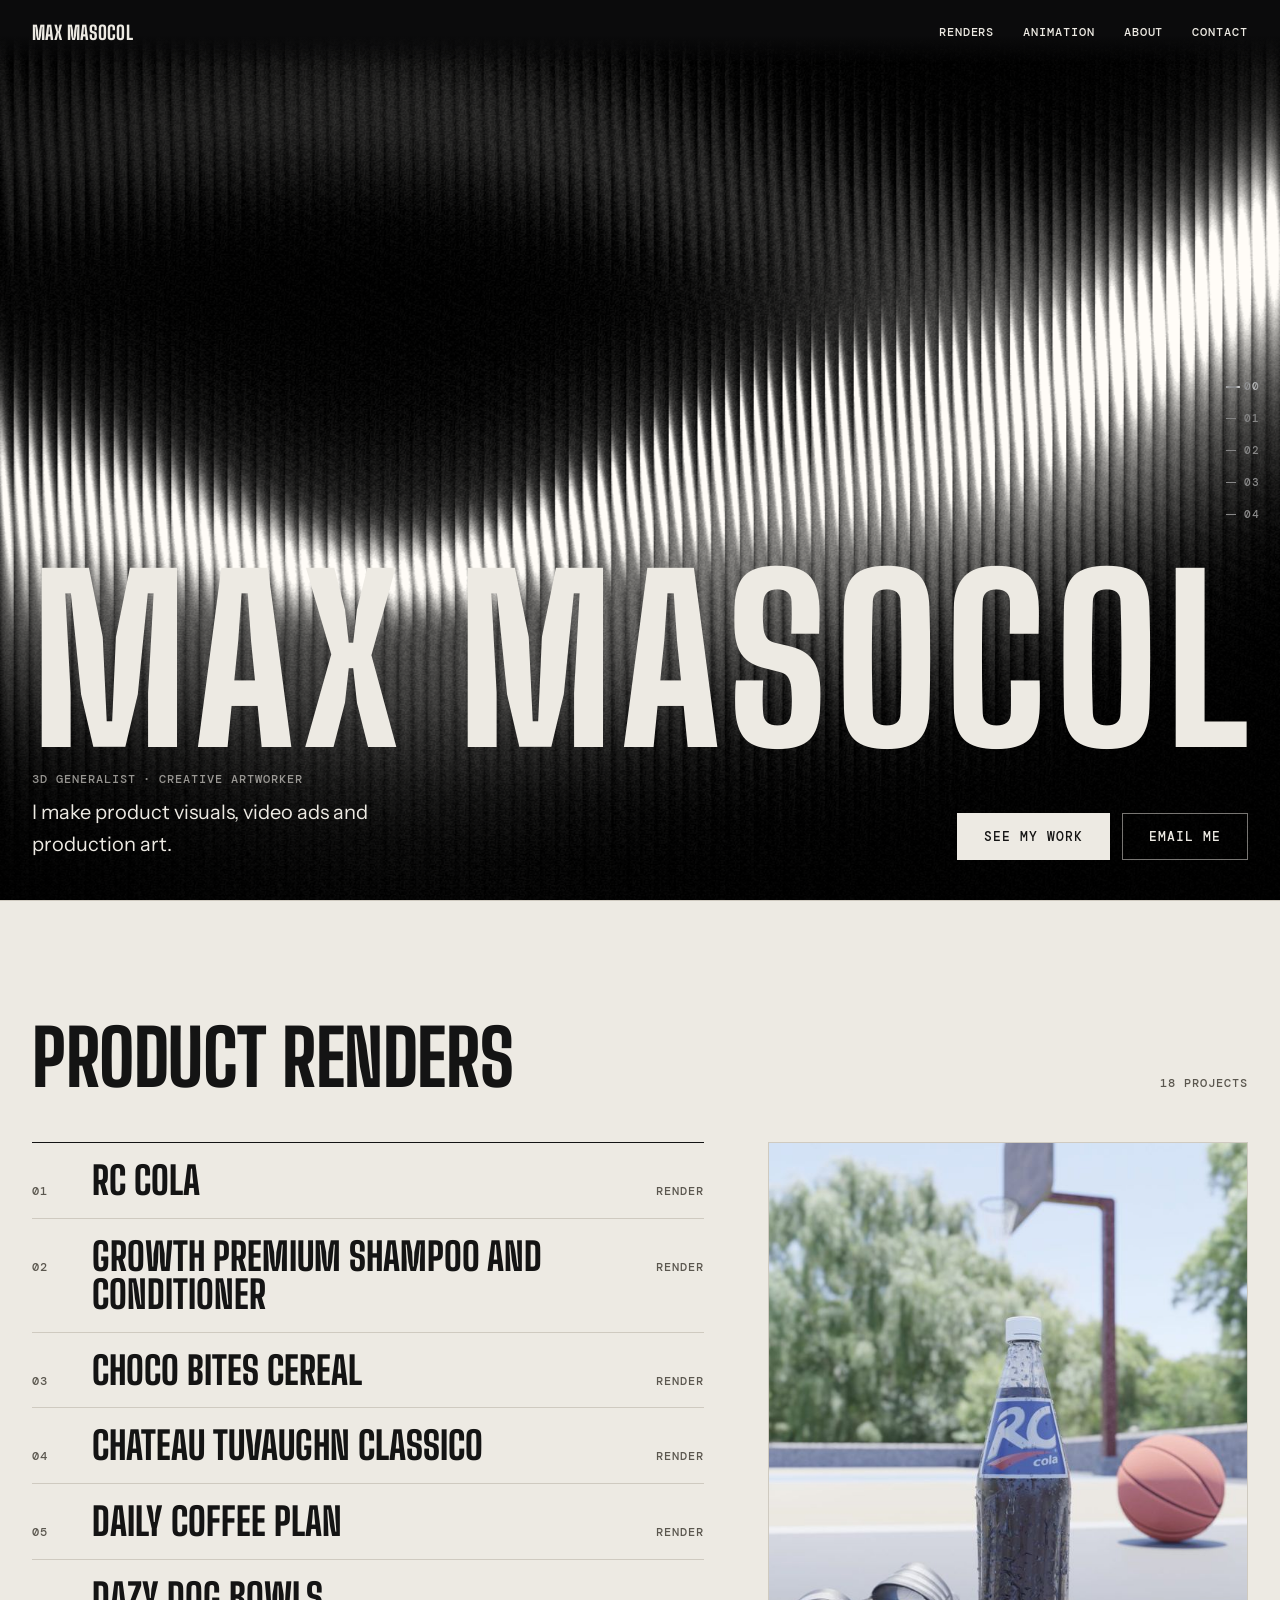
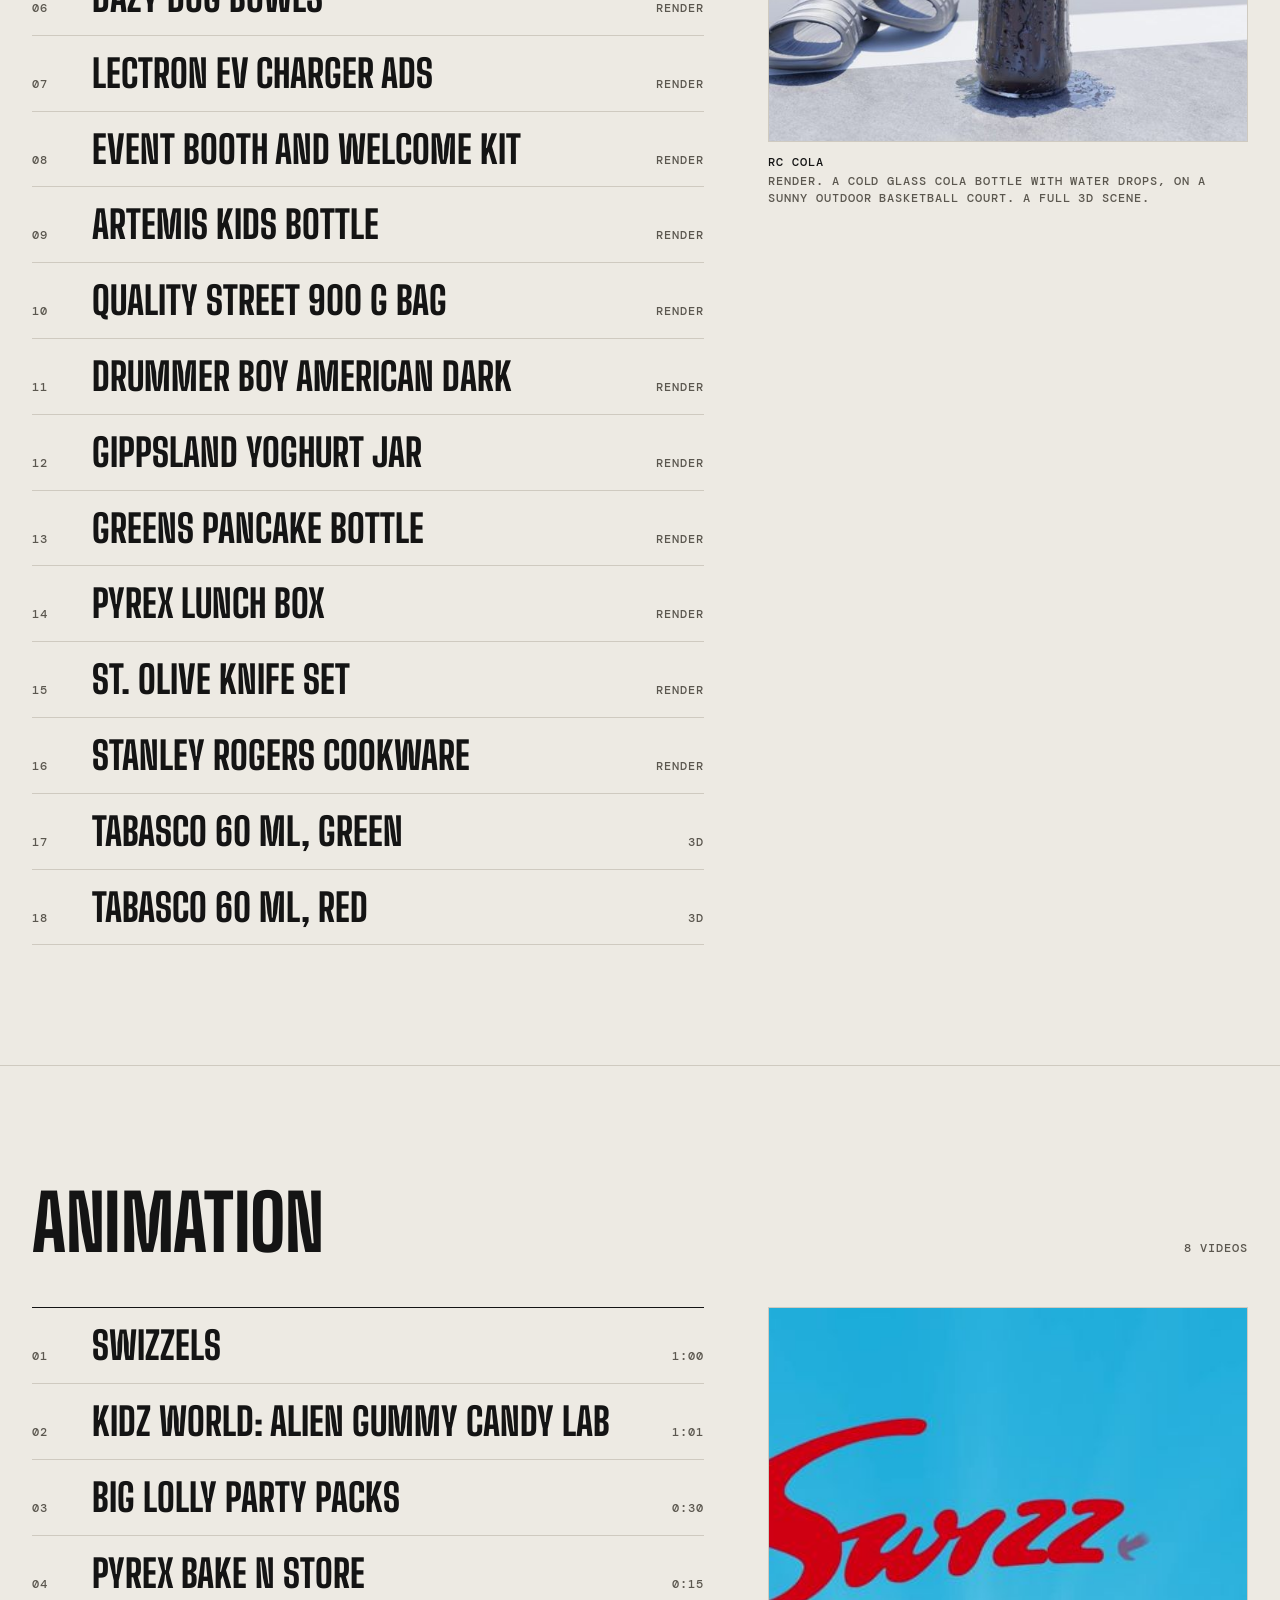
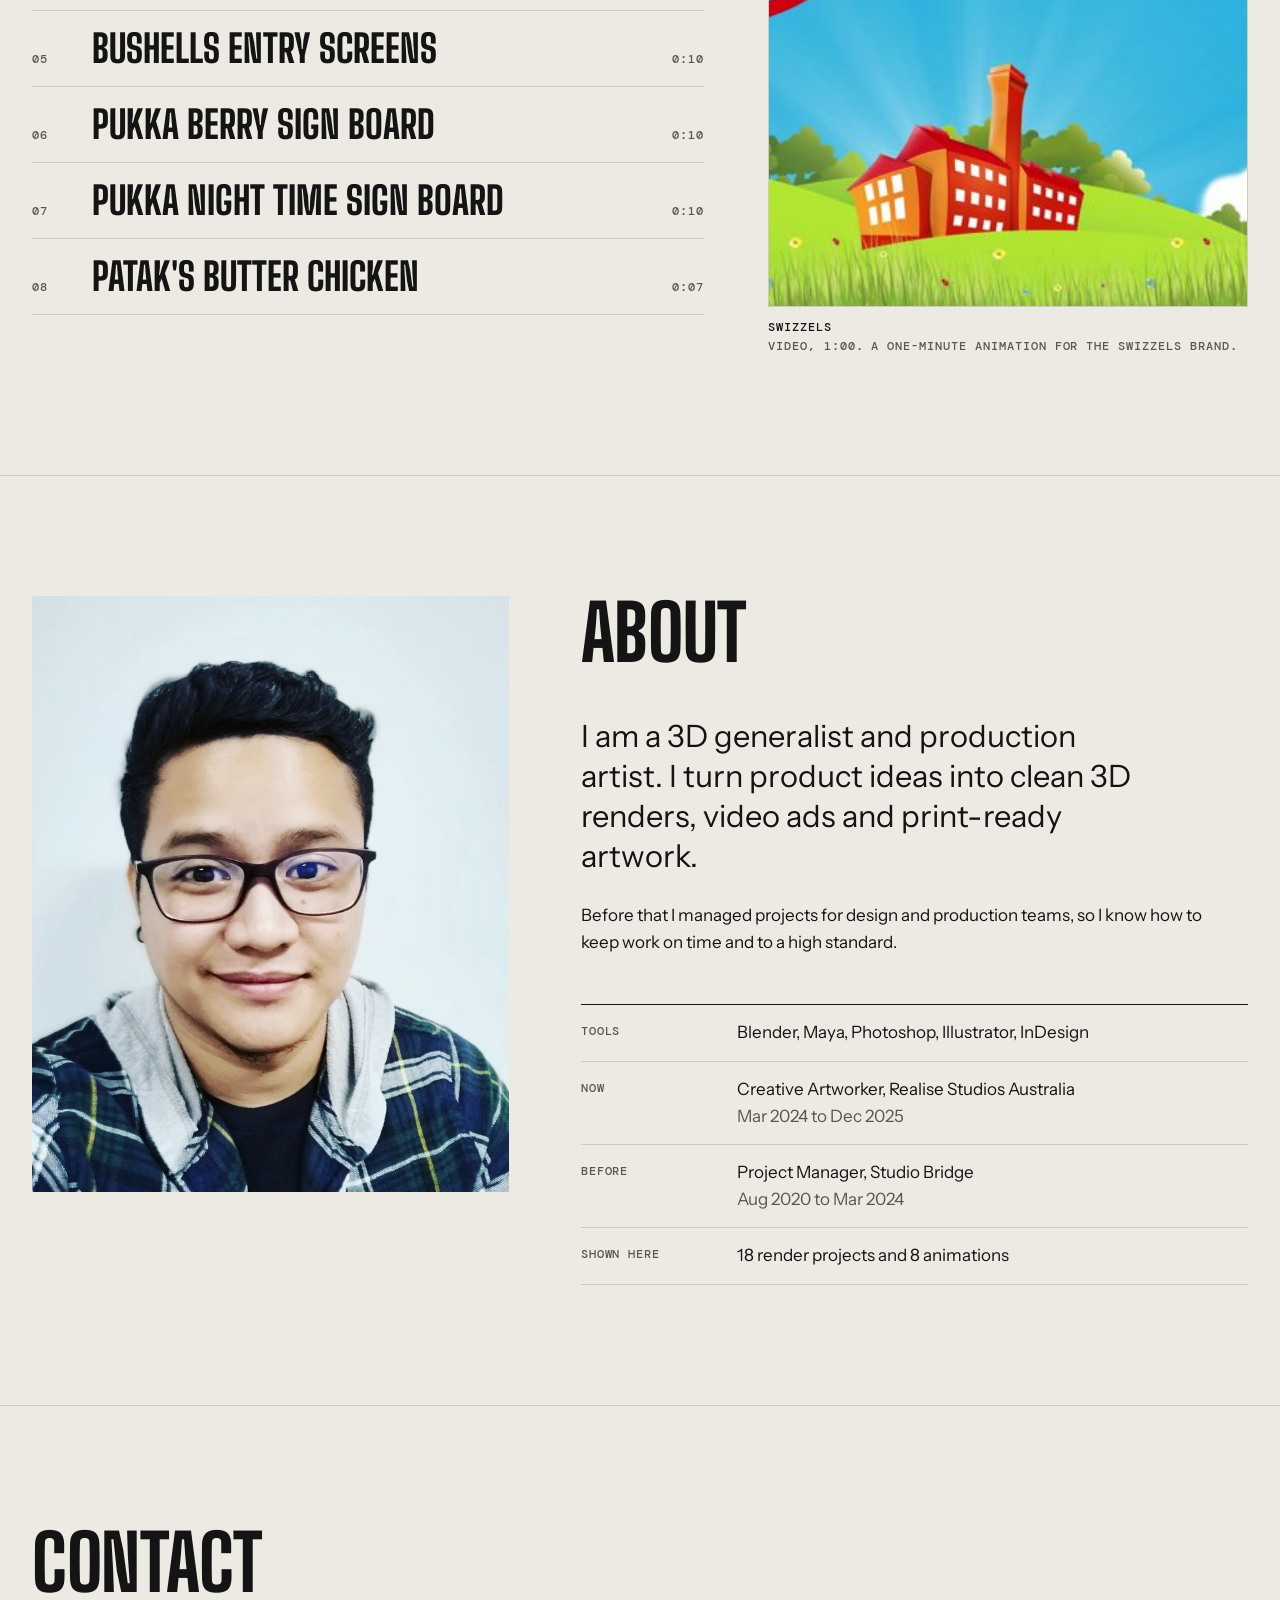
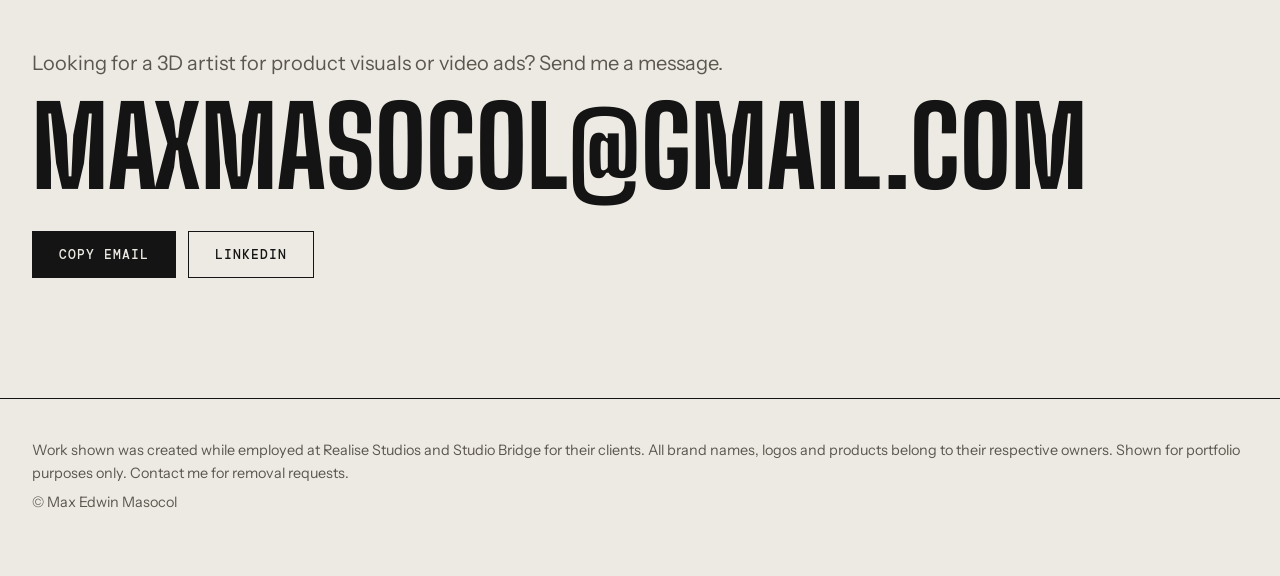
==== commit c6c63040: "Cache-bust CSS and JS so updates show immediately" ====
--- a/index.html
+++ b/index.html
@@ -14,7 +14,7 @@
 <link rel="preconnect" href="https://fonts.googleapis.com">
 <link rel="preconnect" href="https://fonts.gstatic.com" crossorigin>
 <link href="https://fonts.googleapis.com/css2?family=Big+Shoulders+Display:wght@700;800&family=DM+Mono:wght@400;500&family=Instrument+Sans:wght@400;500&display=swap" rel="stylesheet">
-<link rel="stylesheet" href="style.css">
+<link rel="stylesheet" href="style.css?v=202611170059">
 </head>
 <body>
 <a class="skip" href="#renders">Skip to work</a>
@@ -150,7 +150,7 @@
 </dialog>
 
 <script id="data" type="application/json">{"p0": {"title": "RC Cola", "desc": "A cold glass cola bottle with water drops, on a sunny outdoor basketball court. A full 3D scene.", "thumb": "img/t/pf-p2-1.jpg", "label": "Render", "items": [{"t": "img", "src": "img/pf-p2-1.jpg"}]}, "p1": {"title": "Growth Premium shampoo and conditioner", "desc": "Label artwork for a natural shampoo and conditioner, plus a product shot of the bottles outdoors on a rock.", "thumb": "img/t/pf-p3-1.jpg", "label": "Render", "items": [{"t": "img", "src": "img/pf-p3-1.jpg"}, {"t": "img", "src": "img/pf-p3-2.jpg"}, {"t": "img", "src": "img/pf-p3-3.jpg"}]}, "p2": {"title": "Choco Bites cereal", "desc": "Cereal box packaging, from the flat layout to a finished box next to a bowl of cereal.", "thumb": "img/t/pf-p4-2.jpg", "label": "Render", "items": [{"t": "img", "src": "img/pf-p4-2.jpg"}, {"t": "img", "src": "img/pf-p4-1.jpg"}]}, "p3": {"title": "Chateau Tuvaughn Classico", "desc": "A wine label design and a render of two bottles chilling in ice.", "thumb": "img/t/pf-p5-2.jpg", "label": "Render", "items": [{"t": "img", "src": "img/pf-p5-2.jpg"}, {"t": "img", "src": "img/pf-p5-1.jpg"}]}, "p4": {"title": "Daily Coffee Plan", "desc": "A boxed weekly planner for project managers, shown open on a display stand in a warm room.", "thumb": "img/t/pf-p6-1.jpg", "label": "Render", "items": [{"t": "img", "src": "img/pf-p6-1.jpg"}]}, "p5": {"title": "Dazy Dog bowls", "desc": "Stainless steel dog bowls in several colors, shown alone, stacked and with their gift boxes.", "thumb": "img/t/pf-p7-10.jpg", "label": "Render", "items": [{"t": "img", "src": "img/pf-p7-10.jpg"}, {"t": "img", "src": "img/pf-p7-9.jpg"}, {"t": "img", "src": "img/pf-p7-11.jpg"}, {"t": "img", "src": "img/pf-p7-12.jpg"}, {"t": "img", "src": "img/pf-p7-3.jpg"}, {"t": "img", "src": "img/pf-p7-4.jpg"}]}, "p6": {"title": "Lectron EV charger ads", "desc": "A web banner and two product listing images for a home electric car charger.", "thumb": "img/t/pf-p8-2.jpg", "label": "Render", "items": [{"t": "img", "src": "img/pf-p8-2.jpg"}, {"t": "img", "src": "img/pf-p8-1.jpg"}, {"t": "img", "src": "img/pf-p8-3.jpg"}]}, "p7": {"title": "Event booth and welcome kit", "desc": "Mockups of a trade show booth and a welcome kit: banners, a display wall, a drawstring bag, a bottle and notebooks.", "thumb": "img/t/pf-p10-1.jpg", "label": "Render", "items": [{"t": "img", "src": "img/pf-p10-1.jpg"}, {"t": "img", "src": "img/pf-p10-2.jpg"}, {"t": "img", "src": "img/pf-p9-1.jpg"}]}, "p8": {"title": "Artemis kids bottle", "desc": "A clean studio render of an amber glass bottle with a white cap.", "thumb": "img/t/artemis-kids-bottle-1.jpg", "label": "Render", "items": [{"t": "img", "src": "img/artemis-kids-bottle-1.jpg"}]}, "p9": {"title": "Quality Street 900 g bag", "desc": "A pack render of a large bag of sweets, with the clear window showing the candy inside.", "thumb": "img/t/bag-samples-1.jpg", "label": "Render", "items": [{"t": "img", "src": "img/bag-samples-1.jpg"}]}, "p10": {"title": "Drummer Boy American Dark", "desc": "A tall bottle with a cork stopper, rendered in a soft studio setting.", "thumb": "img/t/drummer-boy-bottleshots-americandark-1.jpg", "label": "Render", "items": [{"t": "img", "src": "img/drummer-boy-bottleshots-americandark-1.jpg"}]}, "p11": {"title": "Gippsland yoghurt jar", "desc": "A yoghurt jar with a cork lid and an embossed brand name, shown from two angles.", "thumb": "img/t/gippsland-yoghurt-jar-1.jpg", "label": "Render", "items": [{"t": "img", "src": "img/gippsland-yoghurt-jar-1.jpg"}, {"t": "img", "src": "img/gippsland-yoghurt-jar-2.jpg"}]}, "p12": {"title": "Greens pancake bottle", "desc": "A large white bottle with a green cap, shown from four angles.", "thumb": "img/t/greens-pancake-bottle-large-1.jpg", "label": "Render", "items": [{"t": "img", "src": "img/greens-pancake-bottle-large-1.jpg"}, {"t": "img", "src": "img/greens-pancake-bottle-large-2.jpg"}, {"t": "img", "src": "img/greens-pancake-bottle-large-3.jpg"}, {"t": "img", "src": "img/greens-pancake-bottle-large-4.jpg"}]}, "p13": {"title": "Pyrex lunch box", "desc": "A clear glass food dish, rendered with realistic glass and reflections.", "thumb": "img/t/pyrex-lunchbox-1.jpg", "label": "Render", "items": [{"t": "img", "src": "img/pyrex-lunchbox-1.jpg"}]}, "p14": {"title": "St. Olive knife set", "desc": "A chef's knife and the boxed 6-piece knife block set.", "thumb": "img/t/st-olive-6-piece-knife-block-2.jpg", "label": "Render", "items": [{"t": "img", "src": "img/st-olive-6-piece-knife-block-2.jpg"}, {"t": "img", "src": "img/st-olive-6-piece-knife-block-1.jpg"}]}, "p15": {"title": "Stanley Rogers cookware", "desc": "Stainless steel pots and pans: a casserole, a saucepan, a paella pan and a saute pan, each from two angles.", "thumb": "img/t/stanley-rogers-matrix-casserole-24cm-1.jpg", "label": "Render", "items": [{"t": "img", "src": "img/stanley-rogers-matrix-casserole-24cm-1.jpg"}, {"t": "img", "src": "img/stanley-rogers-matrix-casserole-24cm-2.jpg"}, {"t": "img", "src": "img/stanley-rogers-matrix-saucepan-18cm-1.jpg"}, {"t": "img", "src": "img/stanley-rogers-matrix-saucepan-18cm-2.jpg"}, {"t": "img", "src": "img/stanley-rogers-paella-pan-32cm-180mm-1.jpg"}, {"t": "img", "src": "img/stanley-rogers-paella-pan-32cm-180mm-2.jpg"}, {"t": "img", "src": "img/stanley-rogers-saute-pan-26cm-1.jpg"}, {"t": "img", "src": "img/stanley-rogers-saute-pan-26cm-2.jpg"}]}, "d-tabasco-green": {"title": "Tabasco 60 mL, green", "desc": "An interactive 3D bottle. Drag to turn it.", "thumb": "img/t/3d-tabasco-green.jpg", "label": "Interactive 3D", "items": [{"t": "3d", "src": "3d/tabasco-green.html"}]}, "d-tabasco-red": {"title": "Tabasco 60 mL, red", "desc": "An interactive 3D bottle. Drag to turn it.", "thumb": "img/t/3d-tabasco-red.jpg", "label": "Interactive 3D", "items": [{"t": "3d", "src": "3d/tabasco-red.html"}]}, "v-swizzels-animation": {"title": "Swizzels", "desc": "A one-minute animation for the Swizzels brand.", "thumb": "img/t/poster-swizzels-animation.jpg", "label": "Video, 1:00", "items": [{"t": "video", "src": "video/swizzels-animation.mp4", "poster": "img/poster-swizzels-animation.jpg"}]}, "v-kidz-world-sodacans-alien-candy-animation": {"title": "Kidz World: Alien Gummy Candy Lab", "desc": "A one-minute animation about alien gummy candy and soda cans.", "thumb": "img/t/poster-kidz-world-sodacans-alien-candy-animation.jpg", "label": "Video, 1:01", "items": [{"t": "video", "src": "video/kidz-world-sodacans-alien-candy-animation.mp4", "poster": "img/poster-kidz-world-sodacans-alien-candy-animation.jpg"}]}, "v-big-lolly-party-packs-socials-animation": {"title": "Big Lolly party packs", "desc": "A square 30-second animation for social media, full of balloons and confetti.", "thumb": "img/t/poster-big-lolly-party-packs-socials-animation.jpg", "label": "Video, 0:30", "items": [{"t": "video", "src": "video/big-lolly-party-packs-socials-animation.mp4", "poster": "img/poster-big-lolly-party-packs-socials-animation.jpg"}]}, "v-pyrex-bake-n-store-animation": {"title": "Pyrex Bake N Store", "desc": "A 15-second square animation for Pyrex with the \u201cStore it!\u201d line.", "thumb": "img/t/poster-pyrex-bake-n-store-animation.jpg", "label": "Video, 0:15", "items": [{"t": "video", "src": "video/pyrex-bake-n-store-animation.mp4", "poster": "img/poster-pyrex-bake-n-store-animation.jpg"}]}, "v-bushells-entry-screens": {"title": "Bushells entry screens", "desc": "A 10-second vertical animation for entry screens, built around a Blue Label tea box.", "thumb": "img/t/poster-bushells-entry-screens.jpg", "label": "Video, 0:10", "items": [{"t": "video", "src": "video/bushells-entry-screens.mp4", "poster": "img/poster-bushells-entry-screens.jpg"}]}, "v-pukka-berry-digital-sign-board": {"title": "Pukka Berry sign board", "desc": "A 10-second vertical sign-board animation with a tea box among berries.", "thumb": "img/t/poster-pukka-berry-digital-sign-board.jpg", "label": "Video, 0:10", "items": [{"t": "video", "src": "video/pukka-berry-digital-sign-board.mp4", "poster": "img/poster-pukka-berry-digital-sign-board.jpg"}]}, "v-pukka-night-time-digital-sign-board": {"title": "Pukka Night Time sign board", "desc": "A 10-second vertical sign-board animation with a tea box among night flowers.", "thumb": "img/t/poster-pukka-night-time-digital-sign-board.jpg", "label": "Video, 0:10", "items": [{"t": "video", "src": "video/pukka-night-time-digital-sign-board.mp4", "poster": "img/poster-pukka-night-time-digital-sign-board.jpg"}]}, "v-patak-butter-chicken-animation": {"title": "Patak's Butter Chicken", "desc": "A 7-second vertical animation of a butter chicken paste jar.", "thumb": "img/t/poster-patak-butter-chicken-animation.jpg", "label": "Video, 0:07", "items": [{"t": "video", "src": "video/patak-butter-chicken-animation.mp4", "poster": "img/poster-patak-butter-chicken-animation.jpg"}]}}</script>
-<script src="wave.js"></script>
-<script src="app.js"></script>
+<script src="wave.js?v=202611170059"></script>
+<script src="app.js?v=202611170059"></script>
 </body>
 </html>
